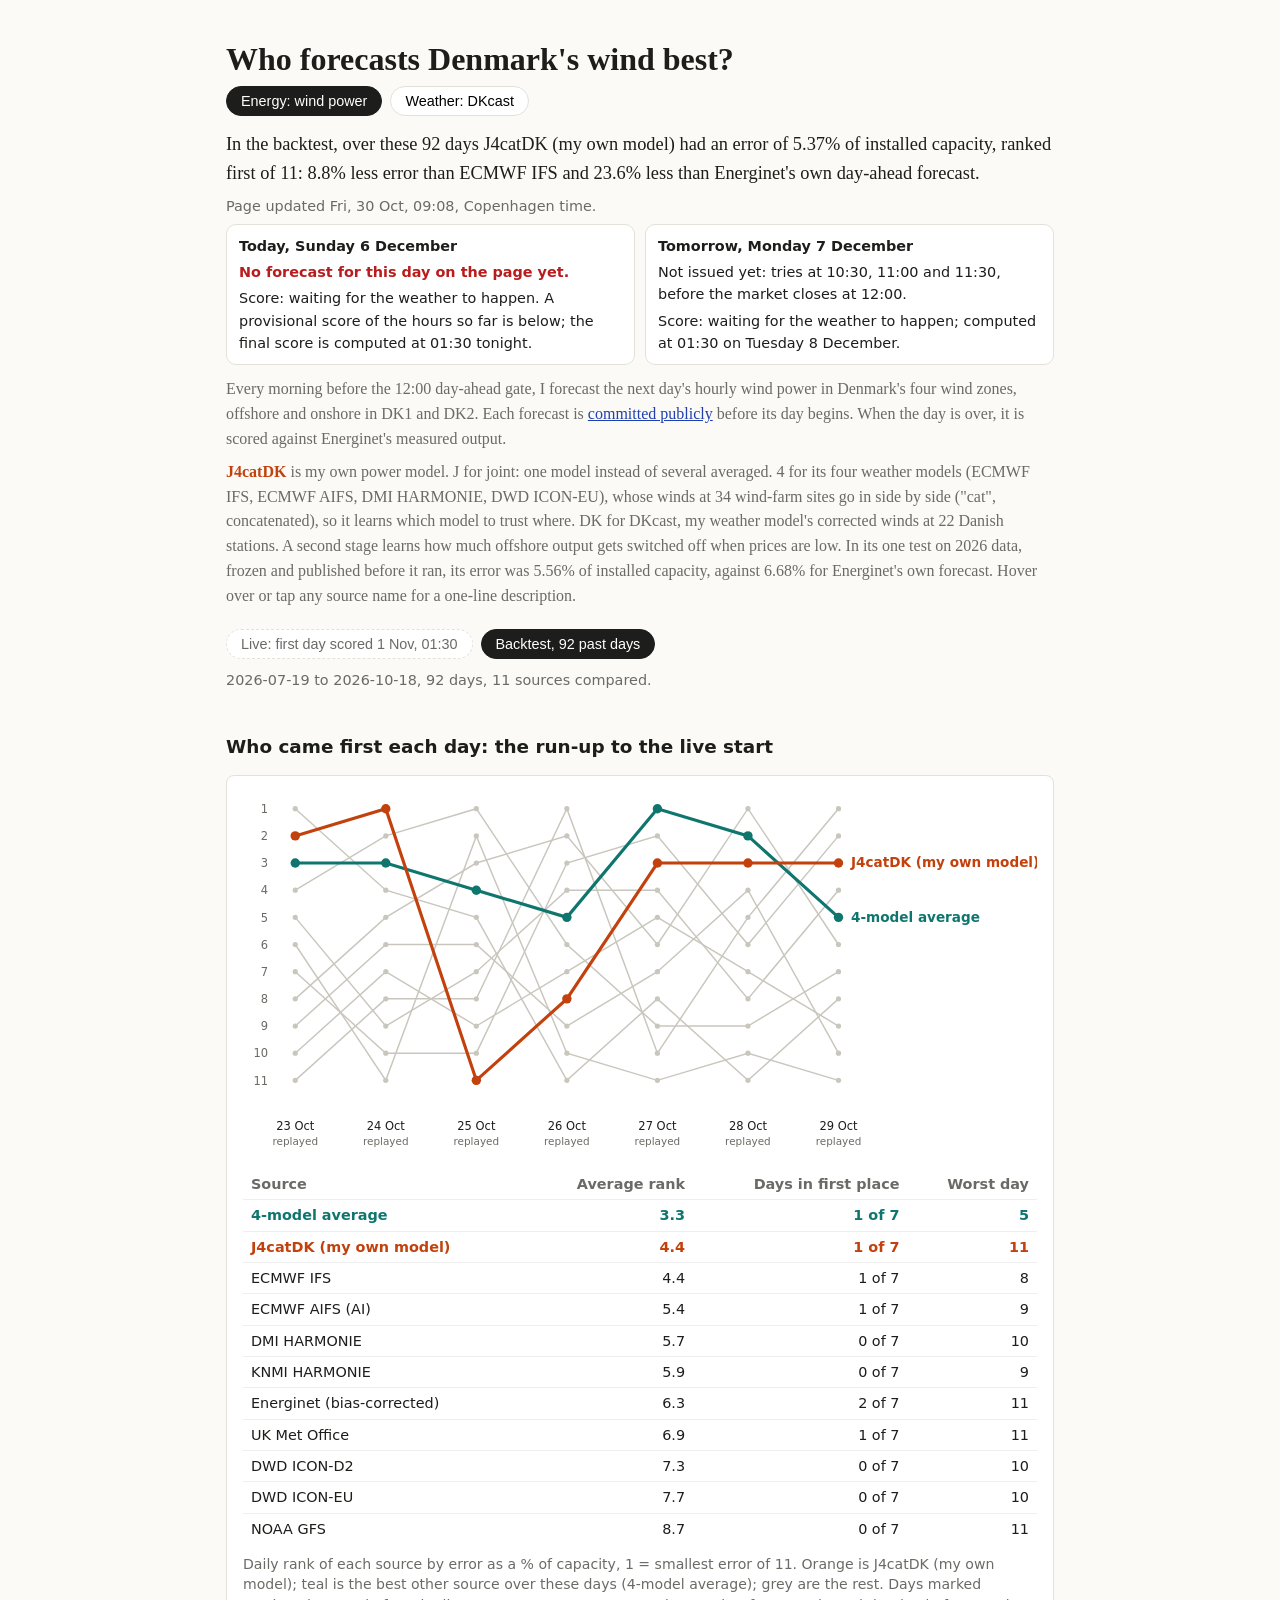
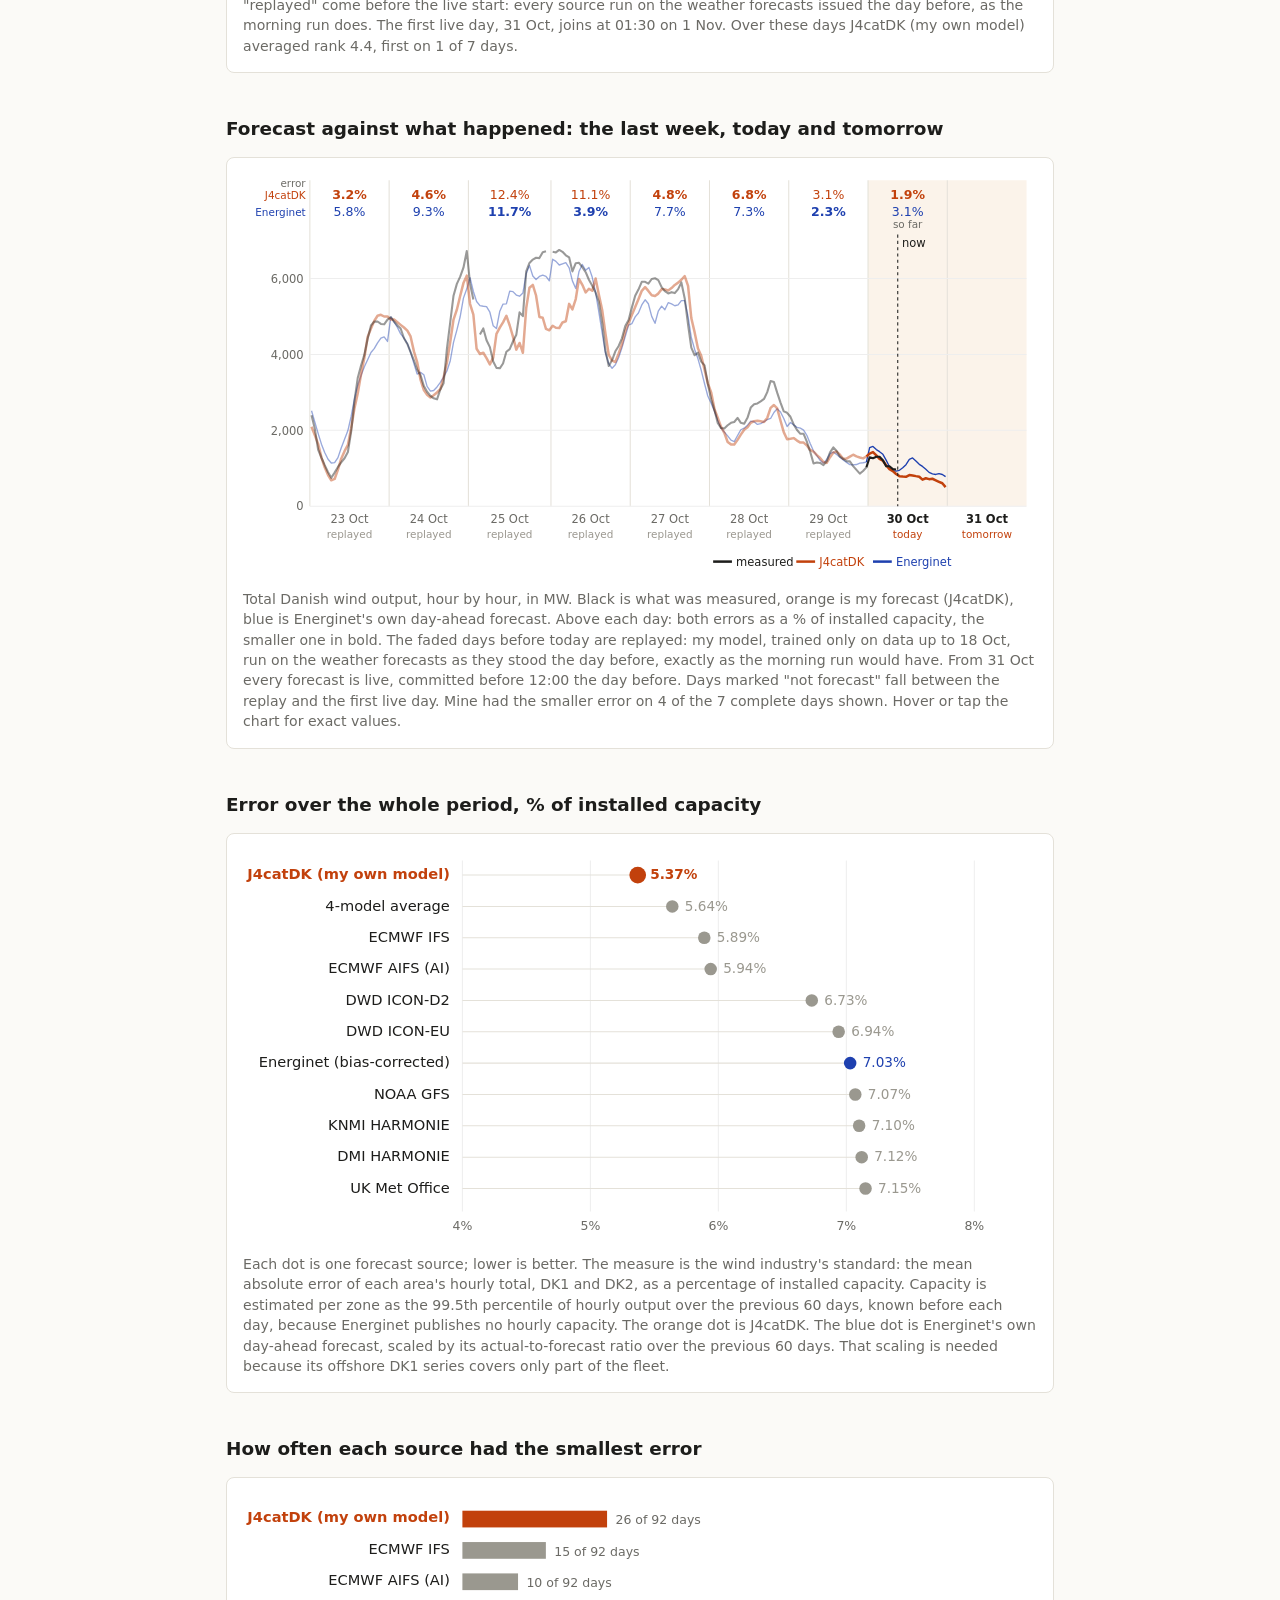
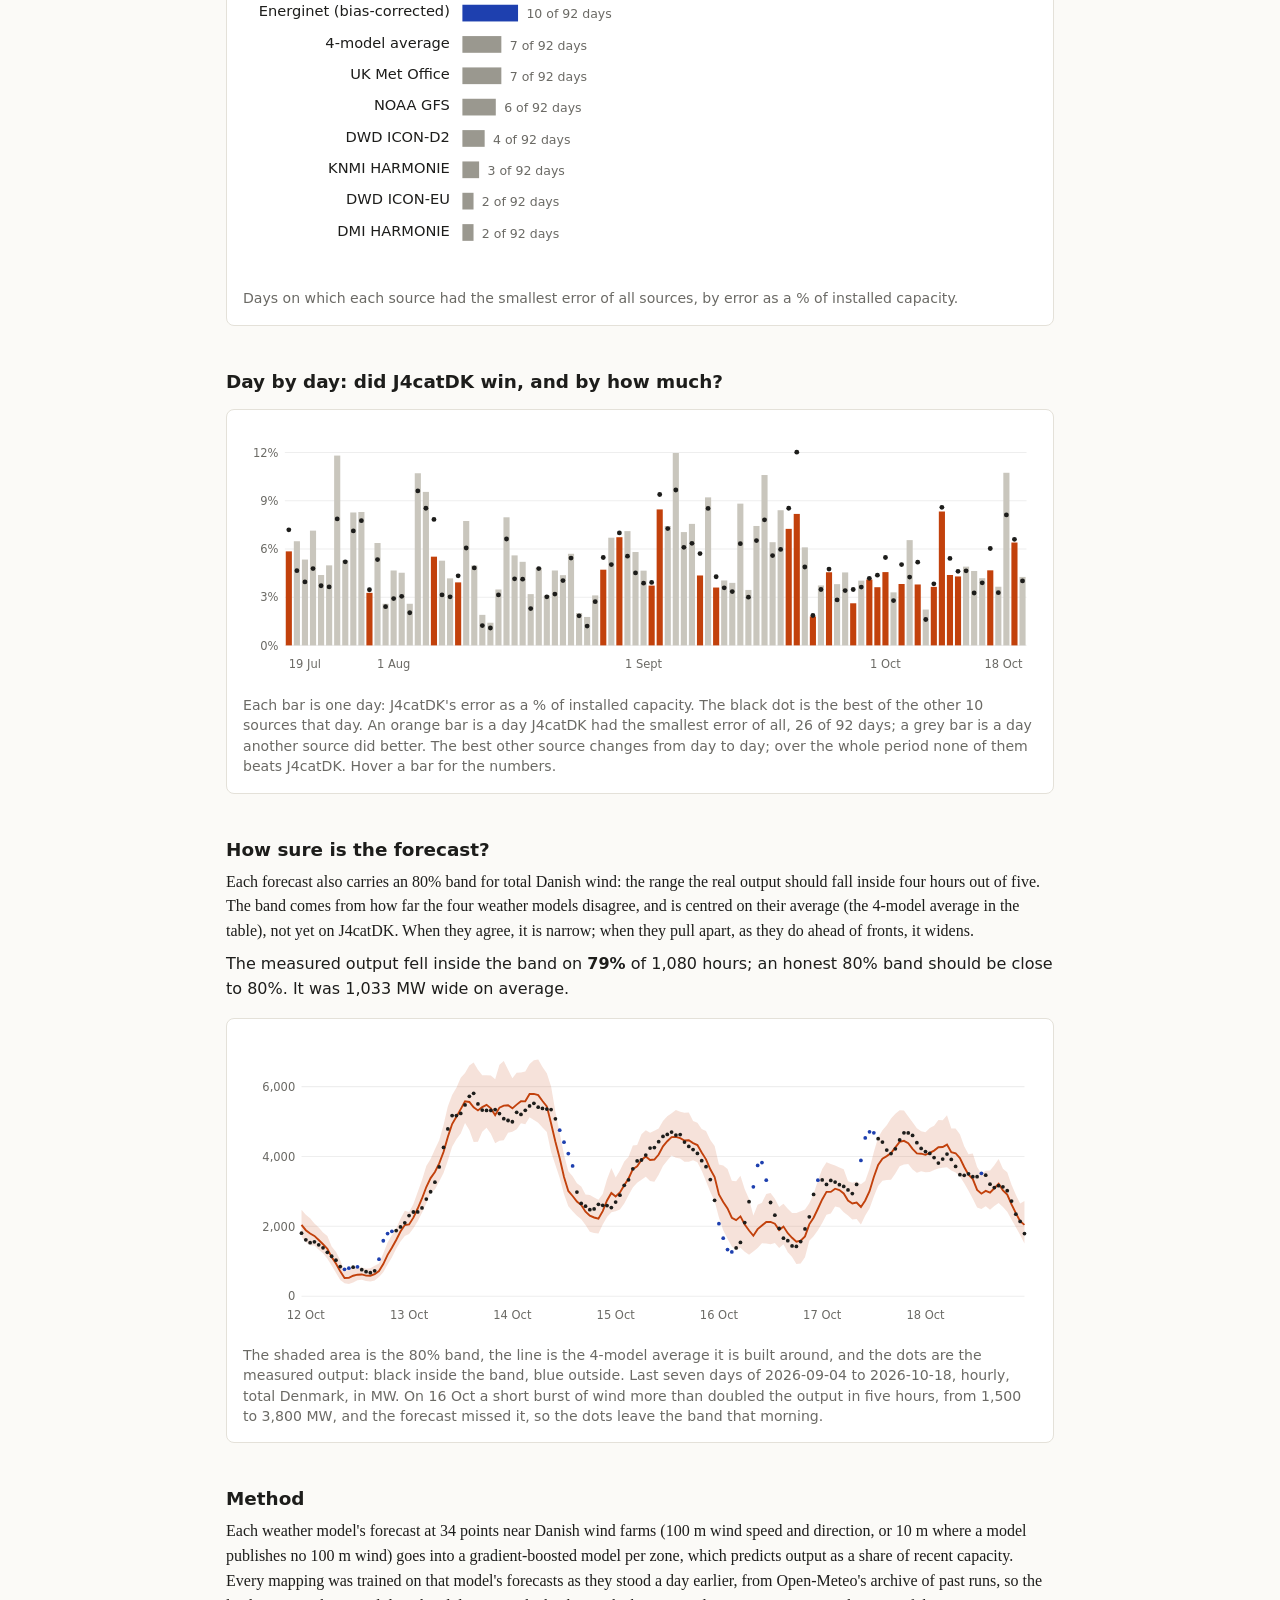
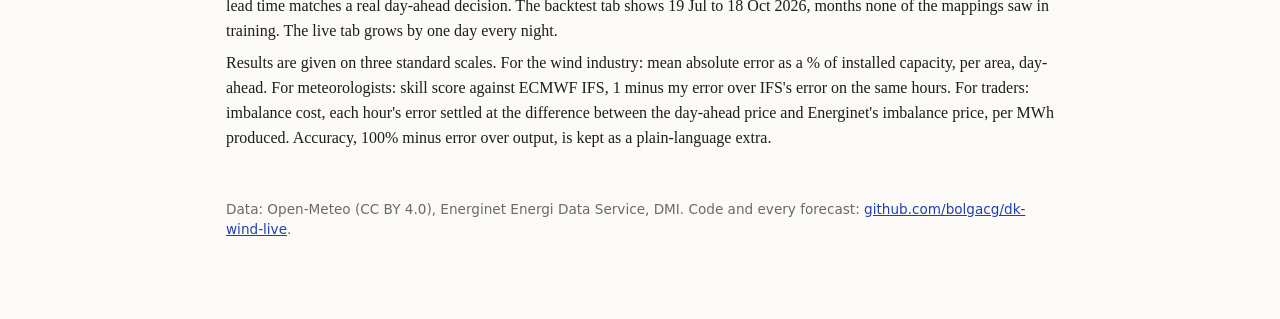
==== docs/index.html @ 448b137b "Ranking chart runs from the replayed run-up into the live days; every source replayed for 22 to 30 O" ====
<!doctype html>
<html lang="en">
<head>
<meta charset="utf-8">
<meta name="viewport" content="width=device-width, initial-scale=1">
<title>Denmark Wind League</title>
<meta name="description" content="A live day-ahead forecast of Denmark's wind power, scored every day against Energinet and nine weather models.">
<style>
:root{--bg:#fbfaf7;--ink:#1d1d1b;--mute:#6b6a65;--line:#e4e1d9;--ours:#c2410c;--en:#1e40af;--other:#9a988f;--card:#fff}
*{box-sizing:border-box}
body{margin:0;background:var(--bg);color:var(--ink);font:16px/1.55 Georgia,"Iowan Old Style",serif}
main{max-width:860px;margin:0 auto;padding:40px 16px 80px}
h1{font-size:2rem;line-height:1.2;margin:0 0 8px}
h2{font:600 1.15rem/1.3 system-ui,sans-serif;margin:44px 0 6px}
p{margin:8px 0}
.lede{font-size:1.15rem}
.mute{color:var(--mute)}
.sans{font-family:system-ui,sans-serif}
.tiles{display:grid;grid-template-columns:repeat(auto-fit,minmax(170px,1fr));gap:12px;margin:24px 0}
.tile{background:var(--card);border:1px solid var(--line);border-radius:8px;padding:14px 16px;font-family:system-ui,sans-serif}
.tile b{display:block;font-size:1.7rem;line-height:1.1}
.tile span{font-size:.85rem;color:var(--mute)}
figure{margin:16px 0 0;background:var(--card);border:1px solid var(--line);border-radius:8px;padding:16px}
figcaption{font:.88rem/1.45 system-ui,sans-serif;color:var(--mute);margin-top:10px}
svg text{font-family:system-ui,sans-serif}
.tabs{display:flex;gap:8px;margin:20px 0 0;font-family:system-ui,sans-serif}
.tabs button{border:1px solid var(--line);background:var(--card);border-radius:20px;padding:6px 14px;cursor:pointer;font-size:.9rem}
.tabs button[aria-pressed=true]{background:var(--ink);color:#fff;border-color:var(--ink)}
.strip{overflow-x:auto}
.tip{cursor:help}
#tipbox{position:fixed;z-index:9;max-width:300px;background:#1d1d1b;color:#fff;font:.85rem/1.4 system-ui,sans-serif;padding:8px 10px;border-radius:6px;display:none;pointer-events:none}
.warnline{color:#b91c1c;font-weight:600}
footer{margin-top:48px;font:.85rem/1.5 system-ui,sans-serif;color:var(--mute)}
a{color:var(--en)}
@media (max-width:600px){figure{overflow-x:auto} figure svg{min-width:620px}}
</style>
</head>
<body>
<main>
<h1>Who forecasts Denmark's wind best?</h1>
<div class="tabs" role="group" aria-label="View" style="margin:6px 0 14px"><button id="v-e" aria-pressed="true">Energy: wind power</button><button id="v-w" aria-pressed="false">Weather: DKcast</button></div>
<div id="v-energy">
<p class="lede" id="lede">Loading results.</p>
<div class="sans" id="health" style="font-size:.9rem;margin:4px 0 12px"></div>
<p class="mute">Every morning before the 12:00 day-ahead gate, I forecast the next day's hourly wind power in Denmark's
four wind zones, offshore and onshore in DK1 and DK2. Each forecast is
<a href="https://github.com/bolgacg/dk-wind-live/tree/main/forecasts">committed publicly</a> before its day begins.
When the day is over, it is scored against Energinet's measured output.</p>
<p class="mute"><b style="color:var(--ours)">J4catDK</b> is my own power model. J for joint: one model instead of
several averaged. 4 for its four weather models (ECMWF IFS, ECMWF AIFS, DMI HARMONIE, DWD ICON-EU), whose winds at 34
wind-farm sites go in side by side ("cat", concatenated), so it learns which model to trust where. DK for DKcast, my
weather model's corrected winds at 22 Danish stations. A second stage learns how much offshore output gets switched
off when prices are low. In its one test on 2026 data, frozen and published before it ran, its error was 5.56% of
installed capacity, against 6.68% for Energinet's own forecast. Hover over or tap any source name for a one-line
description.</p>

<div class="tabs" role="group" aria-label="Period">
  <button id="t-live" aria-pressed="true">Live, since 30 Oct 2026</button>
  <button id="t-backtest" aria-pressed="false">Backtest, 92 past days</button>
</div>
<p class="mute sans" id="period" style="font-size:.9rem;margin-top:10px"></p>


<h2 id="weekh">Who came first each day</h2>
<figure>
  <div id="week"></div>
  <div id="weektab" class="sans" style="font-size:.9rem;margin-top:8px"></div>
  <figcaption id="weekcap"></figcaption>
</figure>

<h2>Forecast against what happened: the last week, today and tomorrow</h2>
<figure>
  <div id="tl"></div>
  <figcaption id="tlcap"></figcaption>
</figure>

<h2>Error over the whole period, % of installed capacity</h2>
<figure>
  <div id="dots"></div>
  <figcaption>Each dot is one forecast source; lower is better. The measure is the wind industry's standard: the mean
  absolute error of each area's hourly total, DK1 and DK2, as a percentage of installed capacity. Capacity is
  estimated per zone as the 99.5th percentile of hourly output over the previous 60 days, known before each day,
  because Energinet publishes no hourly capacity. The orange dot is J4catDK. The blue dot is Energinet's own day-ahead forecast,
  scaled by its actual-to-forecast ratio over the previous 60 days. That scaling is needed because its offshore DK1
  series covers only part of the fleet.</figcaption>
</figure>

<h2>How often each source had the smallest error</h2>
<figure>
  <div id="wins"></div>
  <figcaption>Days on which each source had the smallest error of all sources, by error as a % of installed capacity.</figcaption>
</figure>

<h2>Day by day: did J4catDK win, and by how much?</h2>
<figure>
  <div id="strip"></div>
  <figcaption id="stripcap"></figcaption>
</figure>

<h2>How sure is the forecast?</h2>
<p>Each forecast also carries an 80% band for total Danish wind: the range the real output should fall inside four
hours out of five. The band comes from how far the four weather models disagree, and is centred on their average (the 4-model average
in the table), not yet on J4catDK. When they agree, it is narrow; when they pull apart, as they do ahead of fronts, it widens.</p>
<div id="btiles" style="margin:8px 0"></div>
<figure>
  <div id="band"></div>
  <figcaption id="bcap"></figcaption>
</figure>

<h2>Method</h2>
<p>Each weather model's forecast at 34 points near Danish wind farms (100 m wind speed and direction, or 10 m where
a model publishes no 100 m wind) goes into a gradient-boosted model per zone, which predicts output as a share of
recent capacity. Every mapping was trained on that model's forecasts as they stood a day earlier, from Open-Meteo's
archive of past runs, so the lead time matches a real day-ahead decision. The backtest tab shows 19 Jul to 18 Oct
2026, months none of the mappings saw in training. The live tab grows by one day every night.</p>
<p>Results are given on three standard scales. For the wind industry: mean absolute error as a % of installed
capacity, per area, day-ahead. For meteorologists: skill score against ECMWF IFS, 1 minus my error over IFS's error on
the same hours. For traders: imbalance cost, each hour's error settled at the difference between the day-ahead price
and Energinet's imbalance price, per MWh produced. Accuracy, 100% minus error over output, is kept as a plain-language
extra.</p>
</div>
<div id="v-weather" hidden>
<p class="lede">The power forecast stands on my own weather forecast, DKcast. Here is how DKcast did against the best public weather forecast at Danish weather stations, on 2026 data it never saw.</p>
<div id="wx"></div>
<p class="mute sans" id="wxnote" style="font-size:.88rem"></p>
<p class="sans">Station by station, with today's and tomorrow's weather: <a href="https://bolgacg.github.io/dkcast/">the DKcast page</a>.</p>
</div>
<footer>Data: Open-Meteo (CC BY 4.0), Energinet Energi Data Service, DMI. Code and every forecast:
<a href="https://github.com/bolgacg/dk-wind-live">github.com/bolgacg/dk-wind-live</a>.</footer>
</main>
<div id="tipbox" role="tooltip"></div>
<script>
// one-line descriptions of every source, shared with the study page (site-common/glossary.json)
let GLOSS = {};
const tipText = src => (GLOSS[src] || GLOSS[src === "energinet_da" ? "energinet_raw" : ""] || {}).text;
function tip(node, src) {
  const t = tipText(src); if (!t) return node;
  node.setAttribute("class", ((node.getAttribute("class") || "") + " tip").trim());
  node.setAttribute("data-tip", t); node.setAttribute("tabindex", "0");
  return node;
}
(() => {
  const box = () => document.getElementById("tipbox");
  const show = (e, t) => { const b = box(); b.textContent = t; b.style.display = "block";
    const x = Math.min(e.clientX + 12, innerWidth - b.offsetWidth - 8), y = e.clientY + 16 + b.offsetHeight > innerHeight ? e.clientY - b.offsetHeight - 10 : e.clientY + 16;
    b.style.left = Math.max(8, x) + "px"; b.style.top = y + "px"; };
  const hide = () => box().style.display = "none";
  document.addEventListener("mouseover", e => { const n = e.target.closest && e.target.closest("[data-tip]"); n ? show(e, n.dataset.tip) : hide(); });
  document.addEventListener("click", e => { const n = e.target.closest && e.target.closest("[data-tip]"); n ? show(e, n.dataset.tip) : hide(); });
  document.addEventListener("scroll", hide, {passive: true});
})();
const NS = "http://www.w3.org/2000/svg";
let OURS = "blend";  // the headline entrant: J4catDK once it is in the data, else the 4-model average
const COL = s => s === OURS ? "var(--ours)" : s === "energinet" ? "var(--en)" : "var(--other)";
function el(tag, attrs, parent, text) {
  const e = document.createElementNS(NS, tag);
  for (const k in attrs) e.setAttribute(k, attrs[k]);
  if (text !== undefined) e.textContent = text;
  if (parent) parent.appendChild(e);
  return e;
}
function svg(host, w, h) { host.innerHTML = ""; return el("svg", {viewBox: `0 0 ${w} ${h}`, width: "100%", role: "img"}, host); }
function render(d) {
  const o = d.overall, ours = o.find(r => r.source === OURS), en = o.find(r => r.source === "energinet");
  const rank = o.findIndex(r => r.source === OURS) + 1;
  document.getElementById("period").textContent =
    `${d.from} to ${d.to}, ${d.days} days, ${o.length} sources compared.`;
  const less = v => v == null ? "n/a" : `${Math.abs(v).toFixed(1)}% ${v >= 0 ? "less" : "more"}`;
  document.getElementById("lede").textContent = ours ?
    `${d.days < 200 ? (d.from < "2026-10-31" ? "In the backtest, " : "In the live days, ") : ""}over these ${d.days} days ${ours ? ours.name : ""} had an error of ${ours.nmae.toFixed(2)}% of installed capacity, ` +
    `ranked ${rank === 1 ? "first" : "number " + rank} of ${o.length}: ${less(ours.skill_ifs)} error than ECMWF IFS ` +
    `and ${less(ours.skill_energinet)} than Energinet's own day-ahead forecast.` : "No scored days yet.";
  const T = document.createElement("div");
  const tiles = ours ? [[`${ours.nmae_DK1.toFixed(2)}% / ${ours.nmae_DK2.toFixed(2)}%`, "error in DK1 / DK2, % of installed capacity (MAE, day-ahead)", "nmae"],
      [ours.skill_ifs == null ? "n/a" : ours.skill_ifs.toFixed(1) + "%", "skill against ECMWF IFS (1 minus my error over its error)", "skill"],
      [ours.skill_energinet == null ? "n/a" : ours.skill_energinet.toFixed(1) + "%", "skill against Energinet's day-ahead forecast", "skill"],
      [ours.imb_eur_mwh == null ? "n/a" : "€" + ours.imb_eur_mwh.toFixed(2), `imbalance cost per MWh produced${en && en.imb_eur_mwh != null ? `, ${ours.imb_eur_mwh <= en.imb_eur_mwh ? "lower" : "higher"} than €${en.imb_eur_mwh.toFixed(2)} for Energinet's forecast${d.days < 200 ? " (in the 2026 test: €3.01 against €3.33)" : ""}` : ""}`, "imbalance"]] : [];
  for (const [v, l, k] of tiles) {
    const t = document.createElement("div"); t.className = "tile"; t.innerHTML = `<b>${v}</b><span>${l}</span>`;
    if (GLOSS[k]) { t.dataset.tip = GLOSS[k].text; t.classList.add("tip"); t.tabIndex = 0; }
    T.appendChild(t);
  }
  void (ours ? `Also: accuracy ${ours.acc.toFixed(1)}% (100% minus total error over total output` +
    `${en ? `; Energinet ${en.acc.toFixed(1)}%` : ""}); smallest error of all sources on ${ours.wins} of ${d.days} days.` : "");
  // dot plot
  const W = 760, L = 210, R = 60, rowH = 30, H = o.length * rowH + 40;
  const lo = Math.max(0, Math.floor(Math.min(...o.map(r => r.nmae)) - 0.5)), hi = Math.ceil(Math.max(...o.map(r => r.nmae)) + 0.5);
  const x = v => L + (v - lo) / (hi - lo) * (W - L - R);
  let s = svg(document.getElementById("dots"), W, H);
  for (let v = lo; v <= hi; v++) if ((v - lo) % Math.max(1, Math.round((hi - lo) / 6)) === 0) {
    el("line", {x1: x(v), x2: x(v), y1: 10, y2: H - 24, stroke: "#eee"}, s);
    el("text", {x: x(v), y: H - 6, "text-anchor": "middle", "font-size": 12, fill: "#6b6a65"}, s, v + "%");
  }
  o.forEach((r, i) => {
    const y = 24 + i * rowH, c = COL(r.source), b = r.source === OURS;
    tip(el("text", {x: L - 12, y: y + 4, "text-anchor": "end", "font-size": 14, "font-weight": b ? 700 : 400, fill: b ? c : "#1d1d1b"}, s, r.name), r.source);
    el("line", {x1: L, x2: x(r.nmae), y1: y, y2: y, stroke: "#e4e1d9", "stroke-width": 1}, s);
    el("circle", {cx: x(r.nmae), cy: y, r: b ? 8 : 6, fill: c}, s);
    el("text", {x: x(r.nmae) + 12, y: y + 4, "font-size": 13, fill: c, "font-weight": b ? 700 : 400}, s, r.nmae.toFixed(2) + "%");
  });
  // wins: days with the smallest error, bars from zero
  const byWins = [...o].sort((a, b) => b.wins - a.wins || a.nmae - b.nmae);
  const H2 = byWins.length * rowH + 30, xw = v => L + v / d.days * (W - L - R);
  s = svg(document.getElementById("wins"), W, H2);
  byWins.forEach((r, i) => {
    const y = 14 + i * rowH, c = COL(r.source), b = r.source === OURS;
    tip(el("text", {x: L - 12, y: y + 13, "text-anchor": "end", "font-size": 14, "font-weight": b ? 700 : 400, fill: b ? c : "#1d1d1b"}, s, r.name), r.source);
    el("rect", {x: L, y: y + 2, width: Math.max(0, xw(r.wins) - L), height: 16, fill: c}, s);
    el("text", {x: xw(r.wins) + 8, y: y + 15, "font-size": 12, fill: "#6b6a65"}, s, `${r.wins} of ${d.days} days`);
  });
  // day by day: one bar per day for our error, a black dot for the best other source that day; orange means we won
  const days = [...new Set(d.daily.map(r => r.day))].sort();
  const per = days.map(dy => { const rs = d.daily.filter(r => r.day === dy);
    return {dy, me: rs.find(r => r.source === OURS), ot: rs.filter(r => r.source !== OURS).sort((a, b) => a.nmae - b.nmae)[0]}; })
    .filter(p => p.me && p.ot);
  const host3 = document.getElementById("strip"), cap3 = document.getElementById("stripcap");
  if (!per.length) { host3.innerHTML = "<p class='mute sans'>No scored days yet.</p>"; cap3.textContent = ""; return; }
  const W3 = 760, L3 = 40, R3 = 10, t3 = 10, H3 = 240, bw = (W3 - L3 - R3) / per.length;
  const m3 = Math.ceil(Math.max(...per.flatMap(p => [p.me.nmae, p.ot.nmae])));
  const y3 = v => t3 + (1 - v / m3) * (H3 - t3 - 30);
  s = svg(host3, W3, H3);
  for (let v = 0; v <= m3; v += Math.max(1, Math.round(m3 / 5))) {
    el("line", {x1: L3, x2: W3 - R3, y1: y3(v), y2: y3(v), stroke: "#eee"}, s);
    el("text", {x: L3 - 6, y: y3(v) + 4, "text-anchor": "end", "font-size": 11, fill: "#6b6a65"}, s, v + "%"); }
  let won = 0;
  per.forEach((p, j) => {
    const w = p.me.nmae <= p.ot.nmae && !p.me.no_forecast, xx = L3 + j * bw; won += w;
    const r = el("rect", {x: xx + bw * .12, y: y3(p.me.nmae), width: bw * .76, height: y3(0) - y3(p.me.nmae), fill: w ? "#c2410c" : "#c9c6bd"}, s);
    el("title", {}, r, p.me.no_forecast ? `${p.dy}: no forecast, DKcast feed not ready; counted with the day's worst error`
      : `${p.dy}: ${OURS === "j4catdk" ? "J4catDK" : p.me.name} ${p.me.nmae.toFixed(2)}%, best other (${p.ot.name}) ${p.ot.nmae.toFixed(2)}% of capacity`);
    el("circle", {cx: xx + bw / 2, cy: y3(p.ot.nmae), r: Math.max(1.5, Math.min(3.5, bw * .3)), fill: "#1d1d1b"}, s);
    if (j === 0 || j === per.length - 1 || p.dy.endsWith("-01")) el("text", {x: xx + bw / 2, y: H3 - 8, "font-size": 11, fill: "#6b6a65",
      "text-anchor": j === 0 ? "start" : j === per.length - 1 ? "end" : "middle"}, s,
      new Date(p.dy + "T12:00Z").toLocaleDateString("en-GB", {day: "numeric", month: "short"}));
  });
  const nm = OURS === "j4catdk" ? "J4catDK" : (o.find(r => r.source === OURS) || {}).name;
  cap3.textContent = `Each bar is one day: ${nm}'s error as a % of installed capacity. The black dot is the best of the other ` +
    `${o.length - 1} sources that day. An orange bar is a day ${nm} had the smallest error of all, ${won} of ${per.length} days; ` +
    `a grey bar is a day another source did better. ` + (o[0].source === OURS ? `The best other source changes from day to day; over the whole period none of them beats ${nm}. ` : "") + `Hover a bar for the numbers.`;
}
function renderWeek(D, TL) {
  // live days only; until the first live day is scored, the last backtest week is shown and labelled as such
  // the live week starts 31 Oct: the 30 Oct forecast was issued before the full field of models and the band existed
  const liveRows = D.live ? D.live.daily.filter(r => r.day >= "2026-10-31").map(r => ({...r, kind: "live"})) : [];
  // the days leading up to the live start are replayed (every source run on the weather forecasts issued the day
  // before); from 31 Oct the live days carry on in the same chart
  const repRows = TL && TL.ranks ? TL.ranks.filter(r => r.day < "2026-10-31").map(r => ({...r, kind: "replayed"})) : [];
  const all = [...repRows, ...liveRows];
  if (!all.length) { document.getElementById("week").innerHTML = ""; return; }
  const days = [...new Set(all.map(r => r.day))].sort().slice(-14);
  const rows = all.filter(r => days.includes(r.day));
  const kindOf = d => rows.find(r => r.day === d).kind;
  const name = Object.assign({}, TL && TL.names); for (const k of ["backtest", "live"]) if (D[k]) D[k].overall.forEach(o => name[o.source] = o.name);
  const stats = Object.entries(rows.reduce((a, r) => ((a[r.source] = a[r.source] || []).push(r.rank), a), {}))
    .map(([src, rk]) => ({src, mean: rk.reduce((x, y) => x + y, 0) / rk.length, first: rk.filter(v => v === 1).length,
      worst: Math.max(...rk), n: rk.length})).sort((a, b) => a.mean - b.mean);
  const best = stats.find(s => s.src !== OURS);
  const col = src => src === OURS ? "#c2410c" : src === best.src ? "#0f766e" : "#c9c6bd";
  const n = Math.max(...rows.map(r => r.rank)), W = 760, L = 30, R = 190, top = 16, bot = 44;
  const H = top + bot + n * 26, x = i => days.length < 2 ? (W - R + L) / 2 : L + 20 + i / (days.length - 1) * (W - L - R - 20), y = r => top + (r - 1) * 26;
  const s = svg(document.getElementById("week"), W, H);
  for (let r = 1; r <= n; r++) el("text", {x: L - 6, y: y(r) + 4, "text-anchor": "end", "font-size": 11, fill: "#6b6a65"}, s, r);
  days.forEach((d, i) => {
    el("text", {x: x(i), y: H - 22, "text-anchor": "middle", "font-size": 11, fill: "#1d1d1b"}, s,
      new Date(d + "T12:00Z").toLocaleDateString("en-GB", {day: "numeric", month: "short"}));
    el("text", {x: x(i), y: H - 8, "text-anchor": "middle", "font-size": 10, fill: kindOf(d) === "live" ? "#c2410c" : "#6b6a65"}, s, kindOf(d));
  });
  const order = stats.map(s => s.src).reverse().sort((a, b) => (a === OURS) - (b === OURS) || (a === best.src) - (b === best.src));
  for (const src of order) {
    const pts = days.map((d, i) => { const r = rows.find(q => q.day === d && q.source === src); return r ? [x(i), y(r.rank), r] : null; }).filter(Boolean);
    const hi = src === OURS || src === best.src;
    el("path", {d: "M" + pts.map(p => p[0] + "," + p[1]).join("L"), fill: "none", stroke: col(src), "stroke-width": hi ? 3 : 1.4}, s);
    pts.forEach(p => { const miss = p[2].no_forecast;
      const c = el("circle", {cx: p[0], cy: p[1], r: hi ? 4.5 : 2.5, fill: miss ? "#fff" : col(src), stroke: col(src), "stroke-width": miss ? 2 : 0}, s);
      if (miss) el("title", {}, c, "No forecast: DKcast feed not ready. Counted as last place."); });
    if (hi) { const last = pts[pts.length - 1];
      const other = rows.find(q => q.day === days[days.length - 1] && q.source === (src === OURS ? best.src : OURS));
      const clash = other && Math.abs(y(other.rank) - last[1]) < 16, dy = clash ? (src === OURS ? -8 : 8) : 0;
      tip(el("text", {x: last[0] + 12, y: last[1] + 4 + dy, "font-size": 13, "font-weight": 700, fill: col(src)}, s, (name[src] || src).replace(" (bias-corrected)", "")), src); }
  }
  const tb = document.getElementById("weektab");
  tb.innerHTML = "<table style='border-collapse:collapse;width:100%'><tr style='color:#6b6a65;text-align:left'><th style='padding:4px 8px'>Source</th><th style='padding:4px 8px;text-align:right'>Average rank</th><th style='padding:4px 8px;text-align:right'>Days in first place</th><th style='padding:4px 8px;text-align:right'>Worst day</th></tr>" +
    stats.map(st => `<tr style="border-top:1px solid #eee;${st.src === OURS ? "font-weight:700;color:#c2410c" : st.src === best.src ? "font-weight:700;color:#0f766e" : ""}"><td style="padding:4px 8px"><span class="tip" tabindex="0" data-tip="${(tipText(st.src) || "").replace(/"/g, "&quot;")}">${name[st.src] || st.src}</span></td><td style="padding:4px 8px;text-align:right">${st.mean.toFixed(1)}</td><td style="padding:4px 8px;text-align:right">${st.first} of ${st.n}</td><td style="padding:4px 8px;text-align:right">${st.worst}</td></tr>`).join("") + "</table>";
  const b = stats.find(s => s.src === OURS), nl = days.filter(d => kindOf(d) === "live").length;
  document.getElementById("weekcap").textContent = `Daily rank of each source by error as a % of capacity, 1 = smallest error of ${n}. ` +
    `Orange is ${name[OURS] || OURS}; teal is the best other source over these days (${name[best.src] || best.src}); grey are the rest. ` +
    `Days marked "replayed" come before the live start: every source run on the weather forecasts issued the day before, as the morning run does. ` +
    (nl ? `${nl} live day${nl === 1 ? "" : "s"} follow, each forecast committed before its day began. ` : "The first live day, 31 Oct, joins at 01:30 on 1 Nov. ") +
    (rows.some(r => r.no_forecast) ? "A hollow point is a day with no forecast because the DKcast feed was not ready; it counts as last place, with that day's worst error. " : "") +
    `Over these days ${name[OURS] || OURS} averaged rank ${b.mean.toFixed(1)}, first on ${b.first} of ${b.n} days.`;
  document.getElementById("weekh").textContent = nl ? `Who came first each day: the run-up, then ${nl} live day${nl === 1 ? "" : "s"}` : "Who came first each day: the run-up to the live start";
}
function renderBand(B) {
  const T = document.getElementById("btiles"), host = document.getElementById("band");
  if (!B) { T.innerHTML = ""; host.innerHTML = "<p class='mute sans'>No scored band days yet.</p>"; return; }
  T.innerHTML = `<p class="sans" style="margin:0">The measured output fell inside the band on <b>${B.coverage.toFixed(0)}%</b> of ${B.hours.toLocaleString("en")} hours; an honest 80% band should be close to 80%. It was ${B.width.toLocaleString("en")} MW wide on average.</p>`;
  const S = B.series, W = 760, H = 280, L = 56, R = 12, top = 12, bot = 30;
  const ymax = Math.max(...S.map(r => Math.max(r.hi, r.a))) * 1.05;
  const x = i => L + i / (S.length - 1) * (W - L - R), y = v => top + (1 - v / ymax) * (H - top - bot);
  const s = svg(host, W, H);
  const step = Math.max(500, Math.ceil(ymax / 4 / 1000) * 1000);
  for (let v = 0; v <= ymax; v += step) {
    el("line", {x1: L, x2: W - R, y1: y(v), y2: y(v), stroke: "#eee"}, s);
    el("text", {x: L - 6, y: y(v) + 4, "text-anchor": "end", "font-size": 11, fill: "#6b6a65"}, s, v.toLocaleString("en")); }
  el("path", {d: "M" + S.map((r, i) => `${x(i)},${y(r.hi)}`).join("L") + "L" +
    S.map((r, i) => `${x(i)},${y(r.lo)}`).reverse().join("L") + "Z", fill: "#c2410c", opacity: .15}, s);
  el("path", {d: "M" + S.map((r, i) => `${x(i)},${y(r.p)}`).join("L"), fill: "none", stroke: "#c2410c", "stroke-width": 1.8}, s);
  S.forEach((r, i) => el("circle", {cx: x(i), cy: y(r.a), r: 1.8, fill: r.a >= r.lo && r.a <= r.hi ? "#1d1d1b" : "#1e40af"}, s));
  S.forEach((r, i) => { if (r.t.endsWith("T00") && x(i) < W - 40)
    el("text", {x: x(i), y: H - 8, "font-size": 11, fill: "#6b6a65", "text-anchor": "middle"}, s,
      new Date(r.t.slice(0, 10) + "T12:00Z").toLocaleDateString("en-GB", {day: "numeric", month: "short"})); });
  document.getElementById("bcap").textContent = `The shaded area is the 80% band, the line is the 4-model average it is built around,
    and the dots are the measured output: black inside the band, blue outside. Last seven days of ${B.from} to ${B.to},
    hourly, total Denmark, in MW.` + (S.some(r => r.t === "2026-10-16T09") ? " On 16 Oct a short burst of wind more than doubled the output in five hours, from 1,500 to 3,800 MW, and the forecast missed it, so the dots leave the band that morning." : "");
}
function renderWeather(WX) {
  // DKcast's 2026 test against the strongest public forecast for each variable (projects-5a's study)
  const host = document.getElementById("wx"); if (!WX) { host.innerHTML = "<p class='mute sans'>Weather scores not available.</p>"; return; }
  host.innerHTML = "";
  for (const v of WX.vars) {
    const brier = v.metric.startsWith("Brier"), a = brier ? v.dkcast_brier : v.dkcast_rmse, b = brier ? v.ref_brier : v.ref_rmse;
    const ref = v.ref_name.replace(", station-corrected", ", corrected at each station").replace("average of raw models", "average of the public models")
      .replace("icon_eu", "DWD ICON-EU").replace("ecmwf_ifs025", "ECMWF IFS").replace("icon_d2", "DWD ICON-D2");
    const unit = brier ? "" : " " + v.unit, f = x => brier ? x.toFixed(4) : x.toFixed(2);
    const card = document.createElement("div"); card.className = "sans";
    card.style.cssText = "border:1px solid var(--line);border-radius:10px;padding:10px 12px;margin:10px 0;background:var(--card)";
    const bar = (lab, val, col, bold) => `<div style="display:flex;align-items:center;gap:8px;margin-top:6px"><div style="width:230px;flex:none;font-size:.85rem;${bold ? "font-weight:700;color:" + col : ""}">${lab}</div>` +
      `<div class="tip" tabindex="0" data-tip="${lab}: ${f(val)}${unit} ${brier ? "Brier score" : "RMSE"}" style="height:16px;width:${(val / b * 60).toFixed(1)}%;background:${col};border-radius:3px"></div><div style="font-size:.85rem">${f(val)}${unit}</div></div>`;
    card.innerHTML = `<div style="font-weight:700">${v.name}: ${v.skill_pct.toFixed(1)}% ${brier ? "better at calling rain or no rain" : "less error"}</div>` +
      bar("DKcast, mine", a, "#c2410c", true) + bar(`Best public: ${ref}`, b, "#6b6a65", false);
    host.appendChild(card);
  }
  document.getElementById("wxnote").textContent = "Error is the root mean square error of each hourly day-ahead forecast at the stations (shorter bar is better); " +
    "for rain it is the Brier score of rain or no rain. The public reference is, for each variable, the best of every public model, corrected at each station, and their average, picked on the test itself, so the comparison is against the strongest one. Hover a bar for its value.";
}
function renderTimeline(TL) {
  // one timeline: the last seven days faded, today and tomorrow bright; measured output, my forecast and Energinet's
  const host = document.getElementById("tl"), cap = document.getElementById("tlcap");
  if (!TL || !TL.series || !TL.series.length) { host.innerHTML = "<p class='mute sans'>Timeline not built yet.</p>"; return; }
  const S = TL.series, D = TL.days, W = 760, L = 64, R = 10, top = 58, bot = 62, H = 380;
  const x = i => L + (i + .5) / S.length * (W - L - R);
  const vals = S.flatMap(r => [r.a, r.j, r.e]).filter(v => v != null), ymax = Math.max(...vals) * 1.06;
  const y = v => top + (1 - v / ymax) * (H - top - bot);
  const s = svg(host, W, H);
  const tz = {timeZone: "Europe/Copenhagen"};
  const dname = d => new Date(d + "T12:00Z").toLocaleDateString("en-GB", {day: "numeric", month: "short"});
  // day columns: faded before today, a tint on today and tomorrow
  let i0 = 0;
  const dayIdx = D.map(d => { const n = d.hours, a = i0; i0 += n; return [a, i0 - 1]; });
  D.forEach((d, k) => {
    const [a, b] = dayIdx[k], xa = x(a) - (x(1) - x(0)) / 2, xb = x(b) + (x(1) - x(0)) / 2, mid = (xa + xb) / 2;
    const recent = d.day >= TL.today;
    if (recent) el("rect", {x: xa, y: top - 52, width: xb - xa, height: H - bot - top + 52, fill: "#fbf3ea"}, s);
    el("line", {x1: xa, x2: xa, y1: top - 52, y2: H - bot, stroke: "#e4e1d9"}, s);
    const lab = d.day === TL.today ? "today" : d.day > TL.today ? "tomorrow" : d.kind === "replayed" ? "replayed" : d.kind === "live" ? "live" : "no forecast";
    el("text", {x: mid, y: H - bot + 16, "text-anchor": "middle", "font-size": 11, fill: recent ? "#1d1d1b" : "#6b6a65", "font-weight": recent ? 700 : 400}, s, dname(d.day));
    el("text", {x: mid, y: H - bot + 30, "text-anchor": "middle", "font-size": 10, fill: d.kind === "live" || recent ? "#c2410c" : "#9a978f"}, s, lab);
    // each day's error: mine over Energinet's, % of capacity; bold for the smaller one
    const e = d.err || {};
    if (e.j4catdk != null) {
      const win = e.j4catdk <= e.energinet, prov = !d.complete ? " so far" : "";
      el("text", {x: mid, y: top - 34, "text-anchor": "middle", "font-size": 12, fill: "#c2410c", "font-weight": win ? 700 : 400}, s, `${e.j4catdk.toFixed(1)}%`);
      el("text", {x: mid, y: top - 18, "text-anchor": "middle", "font-size": 12, fill: "#1e40af", "font-weight": win ? 400 : 700}, s, `${e.energinet.toFixed(1)}%`);
      if (prov) el("text", {x: mid, y: top - 6, "text-anchor": "middle", "font-size": 10, fill: "#6b6a65"}, s, "so far");
    } else el("text", {x: mid, y: top - 20, "text-anchor": "middle", "font-size": 10, fill: "#9a978f"}, s,
      d.day >= TL.today && d.kind ? "scored 01:30" : "");
  });
  el("text", {x: L - 4, y: top - 46, "text-anchor": "end", "font-size": 10, fill: "#6b6a65"}, s, "error");
  el("text", {x: L - 4, y: top - 34, "text-anchor": "end", "font-size": 10, fill: "#c2410c"}, s, "J4catDK");
  el("text", {x: L - 4, y: top - 18, "text-anchor": "end", "font-size": 10, fill: "#1e40af"}, s, "Energinet");
  const step = Math.max(1000, Math.ceil(ymax / 4 / 1000) * 1000);
  for (let v = 0; v <= ymax; v += step) {
    el("line", {x1: L, x2: W - R, y1: y(v), y2: y(v), stroke: "#eee"}, s);
    el("text", {x: L - 6, y: y(v) + 4, "text-anchor": "end", "font-size": 11, fill: "#6b6a65"}, s, v.toLocaleString("en")); }
  // lines, split where data is missing; faded before today
  const todayStart = S.findIndex(r => new Date(r.t + ":00Z").toLocaleDateString("en-CA", tz) >= TL.today);
  const line = (key, col, w, dash) => {
    for (const [a, b, op] of [[0, todayStart, .45], [Math.max(0, todayStart - 1), S.length, 1]]) {
      let d = "", pen = false;
      for (let i = a; i < b; i++) { const v = S[i][key];
        if (v == null) { pen = false; continue; }
        d += (pen ? "L" : "M") + x(i).toFixed(1) + "," + y(v).toFixed(1); pen = true; }
      if (d) el("path", {d, fill: "none", stroke: col, "stroke-width": w, opacity: op, "stroke-dasharray": dash || "none", "stroke-linejoin": "round"}, s);
    }
  };
  line("e", "#1e40af", 1.3);
  line("j", "#c2410c", 2.4);
  line("a", "#1d1d1b", 2);
  const ni = S.findIndex(r => r.a == null && r.t >= TL.now_utc.slice(0, 13));
  const nowI = ni < 0 ? S.length - 1 : ni;
  el("line", {x1: x(nowI) - (x(1) - x(0)) / 2, x2: x(nowI) - (x(1) - x(0)) / 2, y1: top, y2: H - bot, stroke: "#1d1d1b", "stroke-dasharray": "3 3"}, s);
  el("text", {x: x(nowI) - (x(1) - x(0)) / 2 + 4, y: top + 12, "font-size": 11, fill: "#1d1d1b"}, s, "now");
  // legend, in place
  const lg = [["#1d1d1b", "measured"], ["#c2410c", "J4catDK"], ["#1e40af", "Energinet"]];
  let lx = W - R - 300; for (const [c, t] of lg) { el("line", {x1: lx, x2: lx + 18, y1: H - 9, y2: H - 9, stroke: c, "stroke-width": 2.4}, s);
    el("text", {x: lx + 22, y: H - 5, "font-size": 11, fill: c}, s, t); lx += 30 + t.length * 6.2; }
  // hover: a crosshair and the exact values
  const cross = el("line", {x1: 0, x2: 0, y1: top, y2: H - bot, stroke: "#6b6a65", opacity: 0}, s);
  const dots = ["a", "j", "e"].map((k, n) => el("circle", {r: 3.5, fill: ["#1d1d1b", "#c2410c", "#1e40af"][n], opacity: 0}, s));
  const pad = el("rect", {x: L, y: top, width: W - L - R, height: H - top - bot, fill: "transparent"}, s);
  const box = document.getElementById("tipbox"), fmt = v => v == null ? "n/a" : v.toLocaleString("en") + " MW";
  const move = ev => {
    const pt = s.createSVGPoint(); pt.x = ev.clientX; pt.y = ev.clientY;
    const p = pt.matrixTransform(s.getScreenCTM().inverse());
    const i = Math.max(0, Math.min(S.length - 1, Math.round((p.x - L) / (W - L - R) * S.length - .5))), r = S[i];
    cross.setAttribute("x1", x(i)); cross.setAttribute("x2", x(i)); cross.setAttribute("opacity", 1);
    ["a", "j", "e"].forEach((k, n) => { if (r[k] == null) dots[n].setAttribute("opacity", 0);
      else { dots[n].setAttribute("cx", x(i)); dots[n].setAttribute("cy", y(r[k])); dots[n].setAttribute("opacity", 1); } });
    const when = new Date(r.t + ":00Z").toLocaleString("en-GB", {weekday: "short", day: "numeric", month: "short", hour: "2-digit", minute: "2-digit", ...tz});
    box.innerHTML = `<b>${when}</b><br>Measured: ${fmt(r.a)}<br><span style="color:#c2410c">J4catDK: ${fmt(r.j)}</span><br><span style="color:#1e40af">Energinet: ${fmt(r.e)}</span>`;
    box.style.display = "block";
    box.style.left = Math.max(8, Math.min(ev.clientX + 14, innerWidth - box.offsetWidth - 8)) + "px";
    box.style.top = (ev.clientY + 16 + box.offsetHeight > innerHeight ? ev.clientY - box.offsetHeight - 10 : ev.clientY + 16) + "px";
  };
  pad.addEventListener("mousemove", move); pad.addEventListener("click", move);
  pad.addEventListener("mouseleave", () => { cross.setAttribute("opacity", 0); dots.forEach(c => c.setAttribute("opacity", 0)); box.style.display = "none"; });
  const sc = D.filter(d => d.err && d.err.j4catdk != null && d.complete), won = sc.filter(d => d.err.j4catdk <= d.err.energinet).length;
  cap.textContent = `Total Danish wind output, hour by hour, in MW. Black is what was measured, orange is my forecast (J4catDK), blue is ` +
    `Energinet's own day-ahead forecast. Above each day: both errors as a % of installed capacity, the smaller one in bold. ` +
    `The faded days before today are replayed: my model, trained only on data up to 18 Oct, run on the weather forecasts as they stood the day before, exactly as the morning run would have. ` +
    `From 31 Oct every forecast is live, committed before 12:00 the day before. Days marked "not forecast" fall between the replay and the first live day. ` +
    (sc.length ? `Mine had the smaller error on ${won} of the ${sc.length} complete days shown. ` : "") + `Hover or tap the chart for exact values.`;
}
function renderToday(T) {
  const host = document.getElementById("today"), cap = document.getElementById("todaycap");
  if (!T || !T.day) { host.innerHTML = "<p class='mute sans'>No hour of today has been measured yet. The first one appears about an hour after it ends; when today's forecast was issued is at the top of the page.</p>"; return; }
  const S = T.series, W = 760, H = 260, L = 56, R = 12, top = 12, bot = 30;
  const vals = S.flatMap(r => [r.hi, r.p, r.a]).filter(v => v != null), ymax = Math.max(...vals) * 1.08;
  const x = i => L + i / (S.length - 1) * (W - L - R), y = v => top + (1 - v / ymax) * (H - top - bot);
  const s = svg(host, W, H), step = Math.max(500, Math.ceil(ymax / 4 / 1000) * 1000);
  for (let v = 0; v <= ymax; v += step) {
    el("line", {x1: L, x2: W - R, y1: y(v), y2: y(v), stroke: "#eee"}, s);
    el("text", {x: L - 6, y: y(v) + 4, "text-anchor": "end", "font-size": 11, fill: "#6b6a65"}, s, v.toLocaleString("en")); }
  const nb = S.filter(r => r.lo != null);
  if (nb.length === S.length) el("path", {d: "M" + S.map((r, i) => `${x(i)},${y(r.hi)}`).join("L") + "L" +
    S.map((r, i) => `${x(i)},${y(r.lo)}`).reverse().join("L") + "Z", fill: "#c2410c", opacity: .15}, s);
  const meas = T.hours_measured;
  el("path", {d: "M" + S.map((r, i) => `${x(i)},${y(r.p)}`).join("L"), fill: "none", stroke: "#c2410c", "stroke-width": 1.8}, s);
  el("line", {x1: x(meas - 0.5), x2: x(meas - 0.5), y1: top, y2: H - bot, stroke: "#1d1d1b", "stroke-dasharray": "3 3"}, s);
  el("text", {x: x(meas - 0.5) + 4, y: top + 10, "font-size": 11, fill: "#1d1d1b"}, s, "now");
  S.forEach((r, i) => { if (r.a != null) el("circle", {cx: x(i), cy: y(r.a), r: 3, fill: r.lo == null || (r.a >= r.lo && r.a <= r.hi) ? "#1d1d1b" : "#1e40af"}, s); });
  S.forEach((r, i) => { if (i % 6 === 0) { const hh = new Date(r.t + ":00Z").toLocaleTimeString("en-GB", {hour: "2-digit", minute: "2-digit", timeZone: "Europe/Copenhagen"});
    el("text", {x: x(i), y: H - 8, "font-size": 11, fill: "#6b6a65", "text-anchor": "middle"}, s, hh); } });
  document.getElementById("todaytab").innerHTML = "<table style='border-collapse:collapse;width:100%'><tr style='color:#6b6a65;text-align:left'><th style='padding:4px 8px'>Rank so far</th><th style='padding:4px 8px'>Source</th><th style='padding:4px 8px;text-align:right'>Error so far, % of capacity</th></tr>" +
    T.ranking.map(r => `<tr style="border-top:1px solid #eee;${r.source === OURS ? "font-weight:700;color:#c2410c" : ""}"><td style="padding:4px 8px">${r.rank}</td><td style="padding:4px 8px"><span class="tip" tabindex="0" data-tip="${(tipText(r.source) || "").replace(/"/g, "&quot;")}">${r.name}</span></td><td style="padding:4px 8px;text-align:right">${r.nmae != null ? r.nmae.toFixed(2) + "%" : r.acc.toFixed(1) + "% accuracy"}</td></tr>`).join("") + "</table>";
  const dd = new Date(T.day + "T12:00Z").toLocaleDateString("en-GB", {day: "numeric", month: "short"});
  document.getElementById("todayh").textContent = `${dd} so far: ${T.hours_measured} of ${T.hours_total} hours measured`;
  cap.textContent = `Provisional. The orange line is ${T.line_name || "my forecast"} for ${dd}, committed the day before; the shaded 80% band is built around the 4-model average; ` +
    `the dots are Energinet's measured output, total Denmark in MW, added each hour as it is published (black inside the band, blue outside). ` +
    `The ranking covers the measured hours only and changes as the day goes on. The official score for the whole day is computed at 01:30 the next night.`;
}
function renderHealth(h, TD) {
  // top of the page: when the page was updated, and for today and tomorrow each forecast try, the final one, and the score status
  const n = document.getElementById("health"); if (!h) { n.textContent = ""; return; }
  const tz = {timeZone: "Europe/Copenhagen"};
  const hm = t => new Date(t).toLocaleTimeString("en-GB", {hour: "2-digit", minute: "2-digit", ...tz});
  const full = t => new Date(t).toLocaleString("en-GB", {weekday: "short", day: "numeric", month: "short", hour: "2-digit", minute: "2-digit", ...tz});
  const dd = d => new Date(d + "T12:00Z").toLocaleDateString("en-GB", {weekday: "long", day: "numeric", month: "long"});
  const iso = t => new Date(t).toLocaleDateString("en-CA", tz);
  const today = iso(Date.now()), tomorrow = iso(Date.now() + 864e5), next = d => iso(new Date(d + "T12:00Z").getTime() + 864e5);
  const hourNow = +new Date().toLocaleTimeString("en-GB", {hour: "2-digit", hour12: false, ...tz});
  const F = h.forecasts || {}, TR = h.tries || {};
  const panel = (day, label) => {
    const f = F[day], lines = (TR[day] || []).filter(t => t.result === "waiting")
      .map(t => `${hm(t.at_utc)}: tried, the DKcast feed was not ready, so it waited for the next try.`);
    if (f) lines.push(`<b>Issued ${full(f.issued_utc)}. Final: this is the forecast that is scored.</b>` +
      (f.missing && f.missing.j4catdk ? " J4catDK: no forecast, the DKcast feed was not ready by the last try; it counts as last place." : ""));
    else if (day === tomorrow && hourNow < 12) lines.push("Not issued yet: tries at 10:30, 11:00 and 11:30, before the market closes at 12:00.");
    else lines.push(`<span class="warnline">No forecast for this day on the page yet.</span>`);
    lines.push(h.last_scored_day >= day ? "Scored." : day === today
      ? "Score: waiting for the weather to happen. A provisional score of the hours so far is below; the final score is computed at 01:30 tonight."
      : `Score: waiting for the weather to happen; computed at 01:30 on ${dd(next(day)).split(" ").slice(0, 3).join(" ")}.`);
    return `<div style="flex:1 1 280px;border:1px solid var(--line);border-radius:10px;padding:10px 12px;background:var(--card)"><div style="font-weight:700">${label}, ${dd(day)}</div>${lines.map(l => `<div style="margin-top:4px">${l}</div>`).join("")}</div>`;
  };
  const upd = [h.generated_utc, TD && TD.built_utc].filter(Boolean).sort().pop();
  n.innerHTML = `<div class="mute" style="margin-bottom:6px">Page updated ${full(upd)}, Copenhagen time.</div>` +
    `<div style="display:flex;flex-wrap:wrap;gap:10px">${panel(today, "Today")}${panel(tomorrow, "Tomorrow")}</div>`;
}
Promise.all([fetch("data.json").then(r => r.json()), fetch("glossary.json").then(r => r.json()).catch(() => ({})),
    fetch("today.json").then(r => r.json()).catch(() => null), fetch("timeline.json").then(r => r.json()).catch(() => null), fetch("weather.json").then(r => r.json()).catch(() => null)]).then(([D, G, TD, TL, WX]) => {
  renderWeather(WX);
  const view = w => { document.getElementById("v-energy").hidden = w; document.getElementById("v-weather").hidden = !w;
    document.getElementById("v-e").setAttribute("aria-pressed", !w); document.getElementById("v-w").setAttribute("aria-pressed", w); };
  document.getElementById("v-e").onclick = () => view(false); document.getElementById("v-w").onclick = () => view(true);
  GLOSS = G;
  const srcs = new Set(["backtest", "live"].flatMap(k => D[k] ? D[k].overall.map(r => r.source) : []));
  if (srcs.has("j4catdk")) OURS = "j4catdk";
  renderTimeline(TL);
  renderWeek(D, TL);
  renderHealth(D.health, TD);
  const pick = k => { for (const b of ["live", "backtest"]) document.getElementById("t-" + b).setAttribute("aria-pressed", b === k);
    render(D[k]); renderBand((D.band || {})[k] || (D.band || {}).backtest); };
  const hasLive = D.live && D.live.days > 0;
  document.getElementById("t-live").disabled = !hasLive;
  if (!hasLive) { const b = document.getElementById("t-live"); b.textContent = "Live: first day scored 1 Nov, 01:30"; b.style.cssText += ";border-style:dashed;cursor:default;opacity:1;color:#6b6a65"; }
  document.getElementById("t-live").onclick = () => hasLive && pick("live");
  document.getElementById("t-backtest").onclick = () => pick("backtest");
  pick(hasLive ? "live" : "backtest");
});
</script>
</body>
</html>
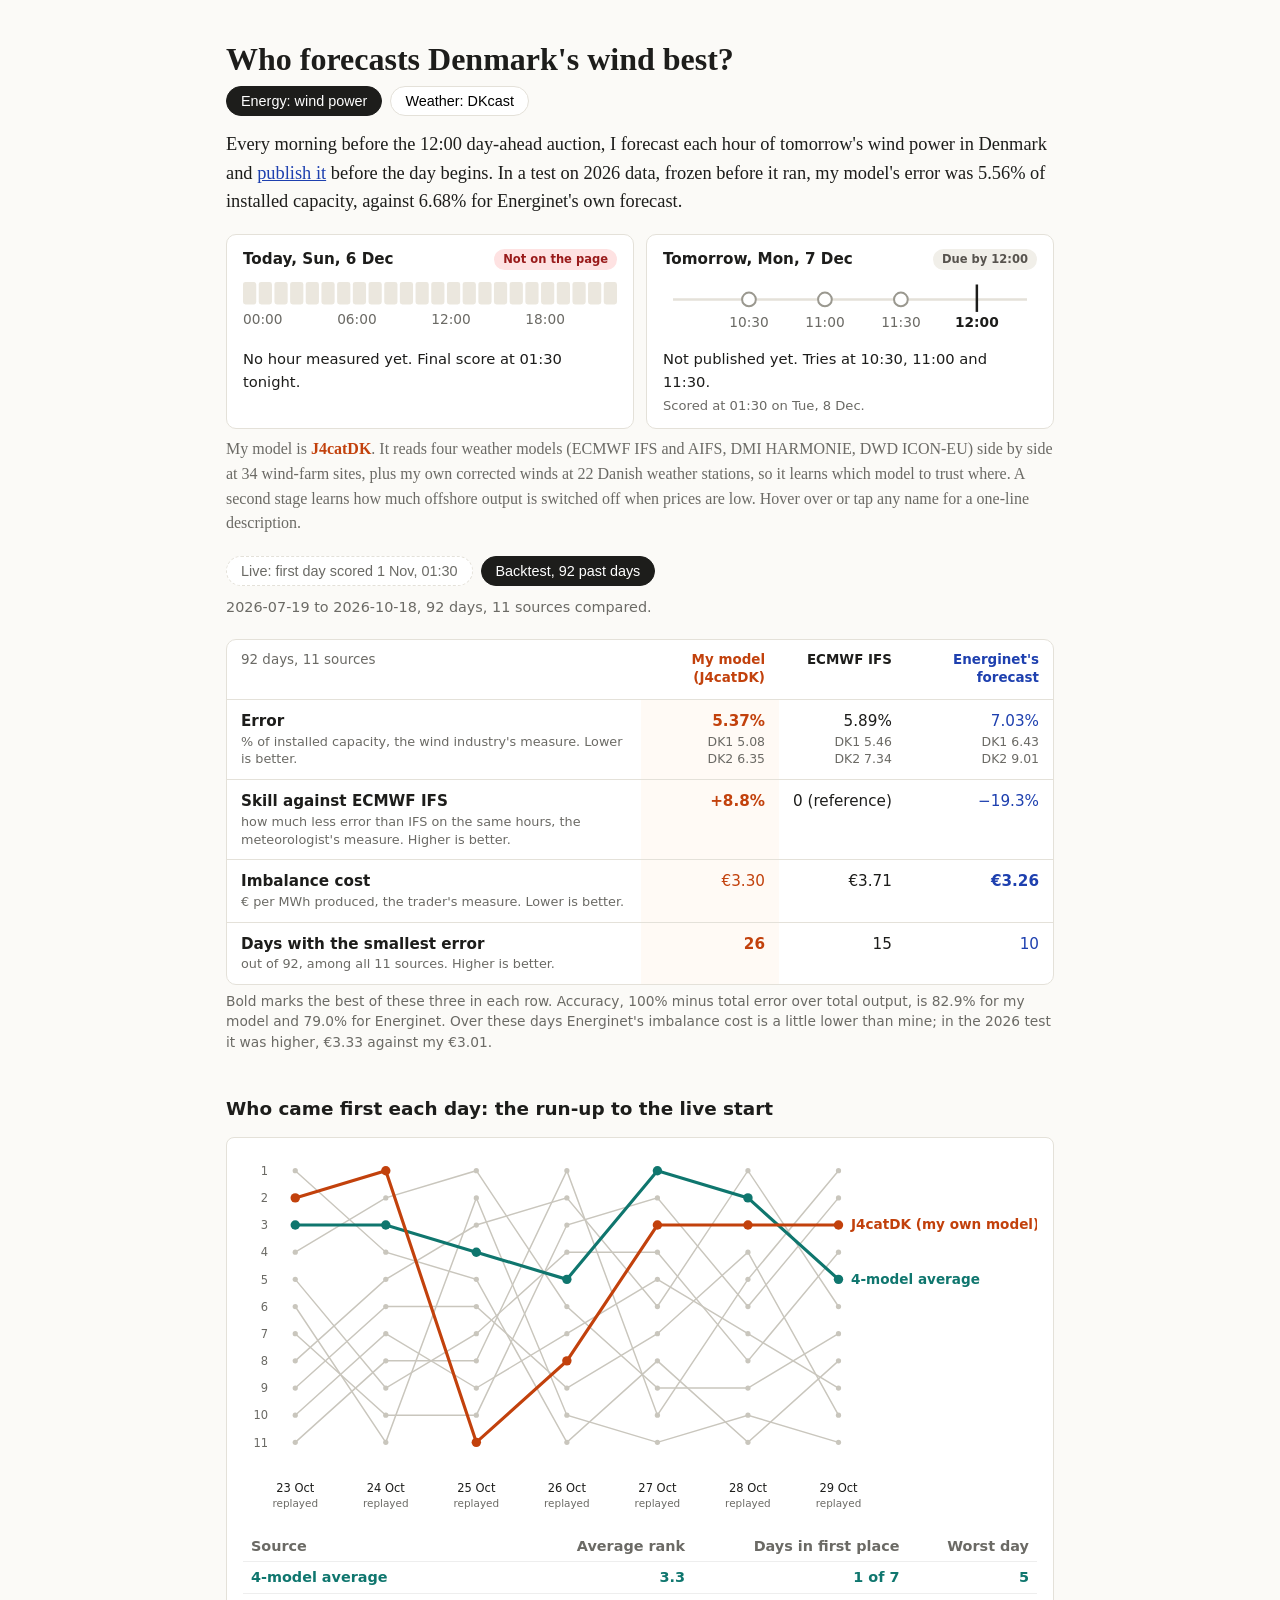
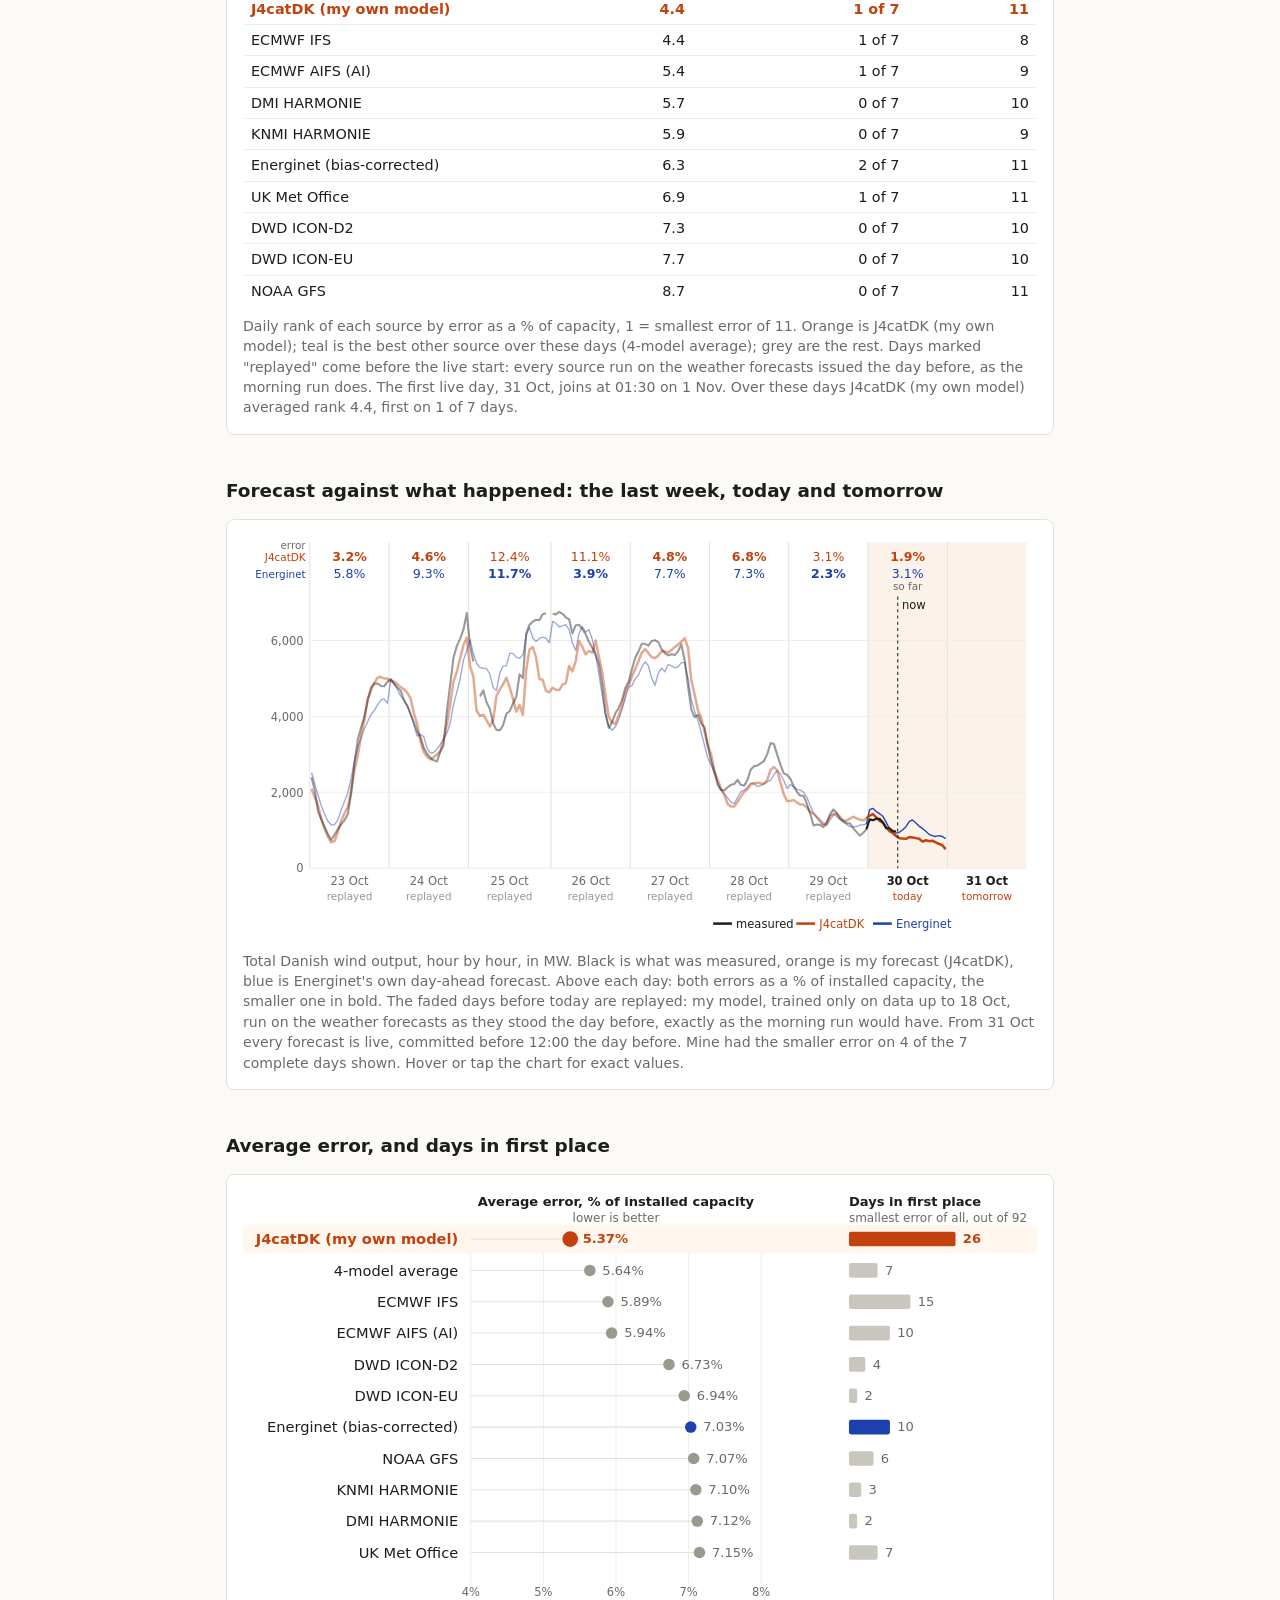
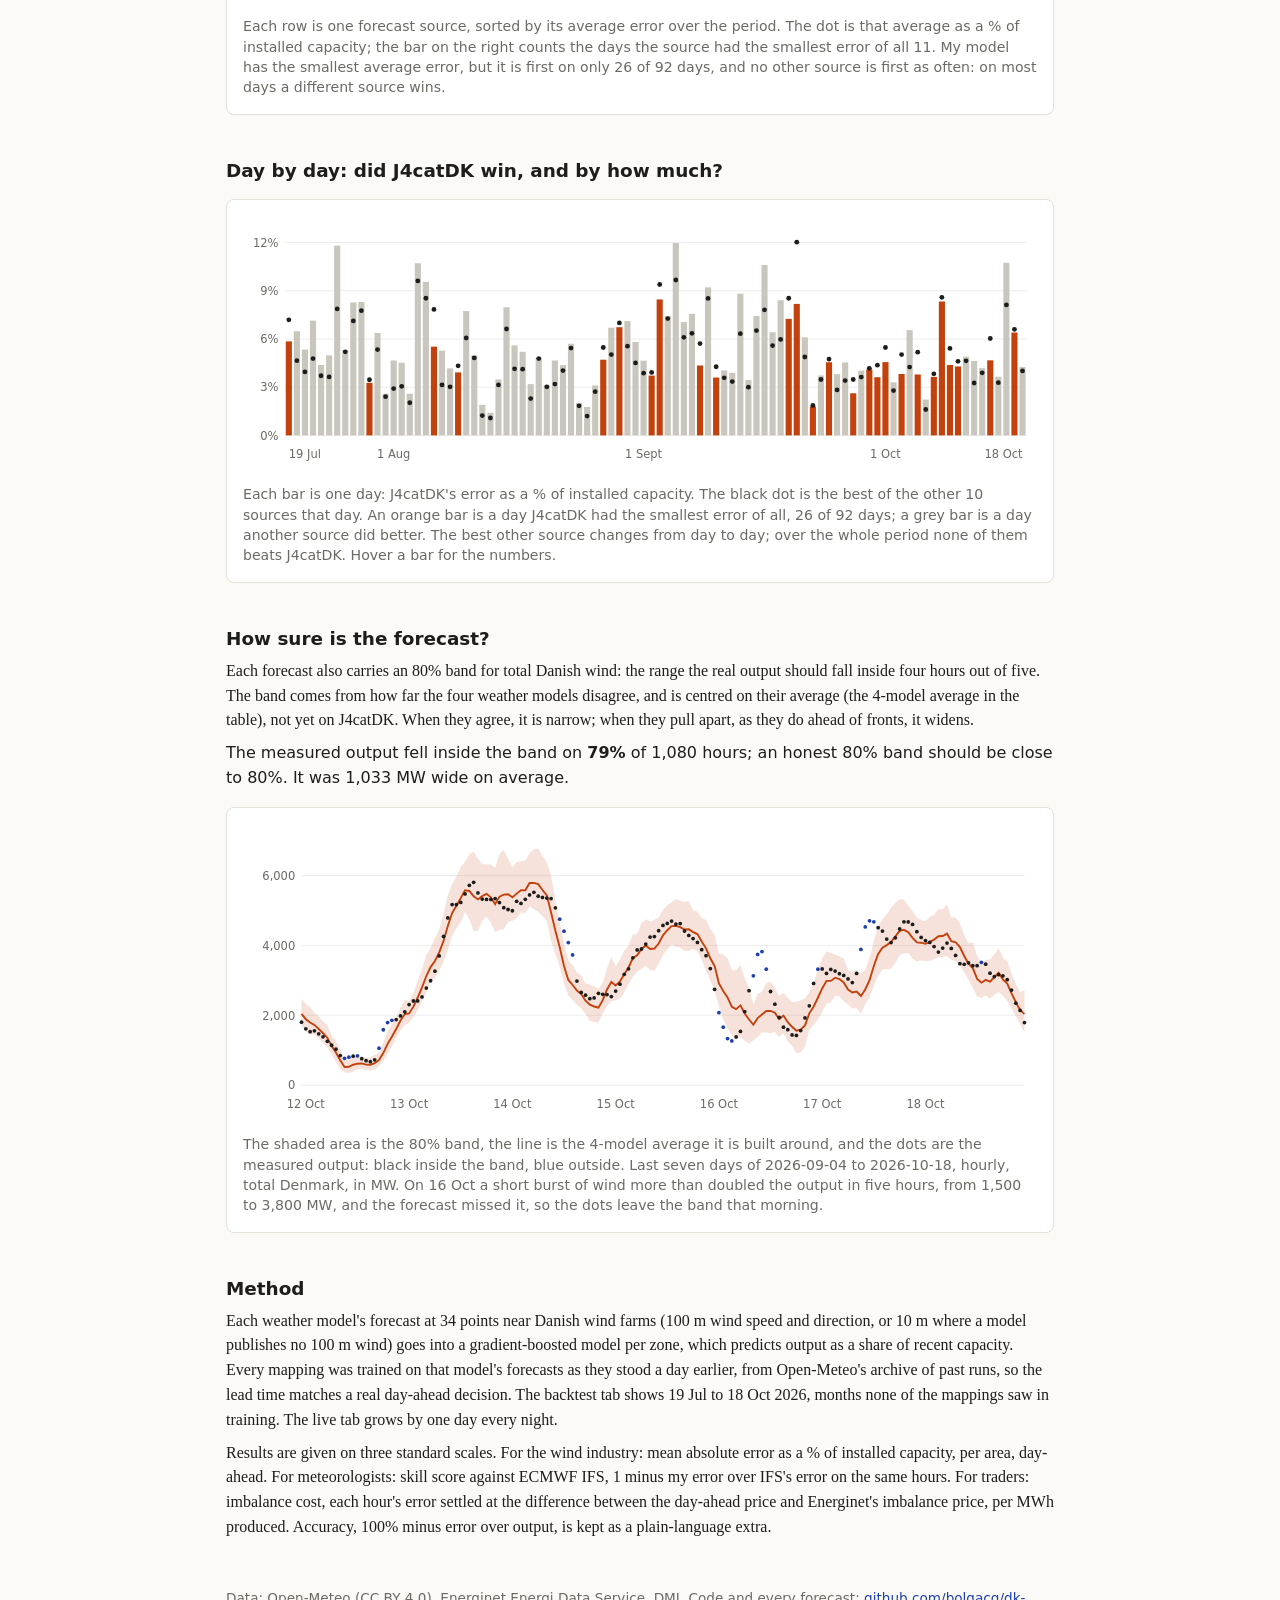
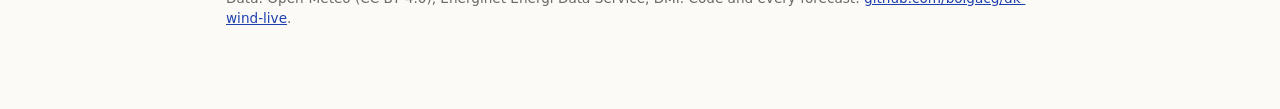
==== commit f169ca61: "Status cards for today and tomorrow, one table of three forecasts on four scales, one league chart o" ====
--- a/docs/index.html
+++ b/docs/index.html
@@ -34,31 +34,23 @@
 a{color:var(--en)}
 @media (max-width:600px){figure{overflow-x:auto} figure svg{min-width:620px}}
 </style>
+<link rel="stylesheet" href="extra.css">
+<script src="extra.js"></script>
 </head>
 <body>
 <main>
 <h1>Who forecasts Denmark's wind best?</h1>
 <div class="tabs" role="group" aria-label="View" style="margin:6px 0 14px"><button id="v-e" aria-pressed="true">Energy: wind power</button><button id="v-w" aria-pressed="false">Weather: DKcast</button></div>
 <div id="v-energy">
-<p class="lede" id="lede">Loading results.</p>
-<div class="sans" id="health" style="font-size:.9rem;margin:4px 0 12px"></div>
-<p class="mute">Every morning before the 12:00 day-ahead gate, I forecast the next day's hourly wind power in Denmark's
-four wind zones, offshore and onshore in DK1 and DK2. Each forecast is
-<a href="https://github.com/bolgacg/dk-wind-live/tree/main/forecasts">committed publicly</a> before its day begins.
-When the day is over, it is scored against Energinet's measured output.</p>
-<p class="mute"><b style="color:var(--ours)">J4catDK</b> is my own power model. J for joint: one model instead of
-several averaged. 4 for its four weather models (ECMWF IFS, ECMWF AIFS, DMI HARMONIE, DWD ICON-EU), whose winds at 34
-wind-farm sites go in side by side ("cat", concatenated), so it learns which model to trust where. DK for DKcast, my
-weather model's corrected winds at 22 Danish stations. A second stage learns how much offshore output gets switched
-off when prices are low. In its one test on 2026 data, frozen and published before it ran, its error was 5.56% of
-installed capacity, against 6.68% for Energinet's own forecast. Hover over or tap any source name for a one-line
-description.</p>
+<div id="topB"></div>
+<div hidden><p id="lede"></p><div id="health"></div></div>
 
 <div class="tabs" role="group" aria-label="Period">
   <button id="t-live" aria-pressed="true">Live, since 30 Oct 2026</button>
   <button id="t-backtest" aria-pressed="false">Backtest, 92 past days</button>
 </div>
 <p class="mute sans" id="period" style="font-size:.9rem;margin-top:10px"></p>
+<div id="numA"></div>
 
 
 <h2 id="weekh">Who came first each day</h2>
@@ -74,22 +66,9 @@
   <figcaption id="tlcap"></figcaption>
 </figure>
 
-<h2>Error over the whole period, % of installed capacity</h2>
-<figure>
-  <div id="dots"></div>
-  <figcaption>Each dot is one forecast source; lower is better. The measure is the wind industry's standard: the mean
-  absolute error of each area's hourly total, DK1 and DK2, as a percentage of installed capacity. Capacity is
-  estimated per zone as the 99.5th percentile of hourly output over the previous 60 days, known before each day,
-  because Energinet publishes no hourly capacity. The orange dot is J4catDK. The blue dot is Energinet's own day-ahead forecast,
-  scaled by its actual-to-forecast ratio over the previous 60 days. That scaling is needed because its offshore DK1
-  series covers only part of the fleet.</figcaption>
-</figure>
-
-<h2>How often each source had the smallest error</h2>
-<figure>
-  <div id="wins"></div>
-  <figcaption>Days on which each source had the smallest error of all sources, by error as a % of installed capacity.</figcaption>
-</figure>
+<h2>Average error, and days in first place</h2>
+<figure><div id="lowAfig"></div><figcaption id="lowAcap"></figcaption></figure>
+<div hidden><div id="dots"></div><div id="wins"></div></div>
 
 <h2>Day by day: did J4catDK win, and by how much?</h2>
 <figure>
@@ -418,7 +397,7 @@
   cap.textContent = `Total Danish wind output, hour by hour, in MW. Black is what was measured, orange is my forecast (J4catDK), blue is ` +
     `Energinet's own day-ahead forecast. Above each day: both errors as a % of installed capacity, the smaller one in bold. ` +
     `The faded days before today are replayed: my model, trained only on data up to 18 Oct, run on the weather forecasts as they stood the day before, exactly as the morning run would have. ` +
-    `From 31 Oct every forecast is live, committed before 12:00 the day before. Days marked "not forecast" fall between the replay and the first live day. ` +
+    `From 31 Oct every forecast is live, committed before 12:00 the day before. ` +
     (sc.length ? `Mine had the smaller error on ${won} of the ${sc.length} complete days shown. ` : "") + `Hover or tap the chart for exact values.`;
 }
 function renderToday(T) {
@@ -477,8 +456,9 @@
     `<div style="display:flex;flex-wrap:wrap;gap:10px">${panel(today, "Today")}${panel(tomorrow, "Tomorrow")}</div>`;
 }
 Promise.all([fetch("data.json").then(r => r.json()), fetch("glossary.json").then(r => r.json()).catch(() => ({})),
-    fetch("today.json").then(r => r.json()).catch(() => null), fetch("timeline.json").then(r => r.json()).catch(() => null), fetch("weather.json").then(r => r.json()).catch(() => null)]).then(([D, G, TD, TL, WX]) => {
+    fetch("today.json").then(r => r.json()).catch(() => null), fetch("timeline.json").then(r => r.json()).catch(() => null), fetch("weather.json").then(r => r.json()).catch(() => null), fetch("summary.json").then(r => r.json()).catch(() => null)]).then(([D, G, TD, TL, WX, SM]) => {
   renderWeather(WX);
+  Object.assign(ALT, {D, TD, S: SM});
   const view = w => { document.getElementById("v-energy").hidden = w; document.getElementById("v-weather").hidden = !w;
     document.getElementById("v-e").setAttribute("aria-pressed", !w); document.getElementById("v-w").setAttribute("aria-pressed", w); };
   document.getElementById("v-e").onclick = () => view(false); document.getElementById("v-w").onclick = () => view(true);
@@ -488,8 +468,9 @@
   renderTimeline(TL);
   renderWeek(D, TL);
   renderHealth(D.health, TD);
+  topB(dayInfo());
   const pick = k => { for (const b of ["live", "backtest"]) document.getElementById("t-" + b).setAttribute("aria-pressed", b === k);
-    render(D[k]); renderBand((D.band || {})[k] || (D.band || {}).backtest); };
+    render(D[k]); numA(D[k]); lowA(D[k]); renderBand((D.band || {})[k] || (D.band || {}).backtest); };
   const hasLive = D.live && D.live.days > 0;
   document.getElementById("t-live").disabled = !hasLive;
   if (!hasLive) { const b = document.getElementById("t-live"); b.textContent = "Live: first day scored 1 Nov, 01:30"; b.style.cssText += ";border-style:dashed;cursor:default;opacity:1;color:#6b6a65"; }
--- a/docs/extra.css
+++ b/docs/extra.css
@@ -0,0 +1,29 @@
+/* adopted from projects-b4's picker, 30 Oct 2026: top B, numbers A; light mode only */
+/* top B: day cards */
+.daycards{display:flex;flex-wrap:wrap;gap:12px;margin:18px 0 8px}
+.daycard{flex:1 1 300px;background:var(--card);border:1px solid var(--line);border-radius:10px;padding:14px 16px 10px;font-family:system-ui,sans-serif}
+.daycard h3{font:700 .95rem/1.3 system-ui,sans-serif;margin:0 0 12px;display:flex;justify-content:space-between;align-items:center;gap:8px}
+.chip{font:600 .72rem/1 system-ui,sans-serif;padding:5px 9px;border-radius:20px;white-space:nowrap}
+.chip.ok{background:#fff1e6;color:#9a3412}
+.chip.wait{background:#f1efe9;color:#57534e}
+.chip.bad{background:#fee2e2;color:#991b1b}
+.daycard .big{font-size:.92rem;margin:8px 0 2px}
+.daycard .small{font-size:.82rem;color:var(--mute);margin:2px 0}
+
+/* numbers A: one table */
+.tblwrap{overflow-x:auto;margin:20px 0 6px}
+.scales{width:100%;border-collapse:separate;border-spacing:0;font:.95rem/1.4 system-ui,sans-serif;background:var(--card);border:1px solid var(--line);border-radius:10px}
+.scales th,.scales td{padding:11px 14px;border-top:1px solid var(--line);vertical-align:top}
+.scales thead th{border-top:0;font-weight:600;font-size:.84rem;text-align:right;color:var(--ink)}
+.scales thead th:first-child{text-align:left;color:var(--mute);font-weight:400}
+.scales td{text-align:right;font-variant-numeric:tabular-nums;white-space:nowrap}
+.scales td:first-child{text-align:left;white-space:normal;min-width:190px}
+.scales .k{font-weight:600;display:block}
+.scales .u{display:block;font-size:.8rem;color:var(--mute)}
+.scales .sub{display:block;font-size:.78rem;color:var(--mute);font-weight:400}
+.scales .best{font-weight:700}
+.scales .c-ours{color:var(--ours)} .scales .c-en{color:var(--en)}
+.scales td.c-ours{background:#fffaf5}
+.note{font:.86rem/1.5 system-ui,sans-serif;color:var(--mute);margin:6px 0}
+
+@media (max-width:600px){.scales,.scales tbody{display:block}.scales thead{display:none}.scales tr{display:grid;grid-template-columns:repeat(3,minmax(0,1fr))}.scales td,.scales .sub{white-space:normal}.scales td{border-top:0;padding:4px 10px 12px}.scales td:first-child{grid-column:1/-1;border-top:1px solid var(--line);padding-top:12px;min-width:0}.scales tr:first-child td:first-child{border-top:0}.scales td[data-l]::before{content:attr(data-l);display:block;font-size:.72rem;color:var(--mute);font-weight:400;white-space:normal}.scales td.c-ours{background:transparent}}
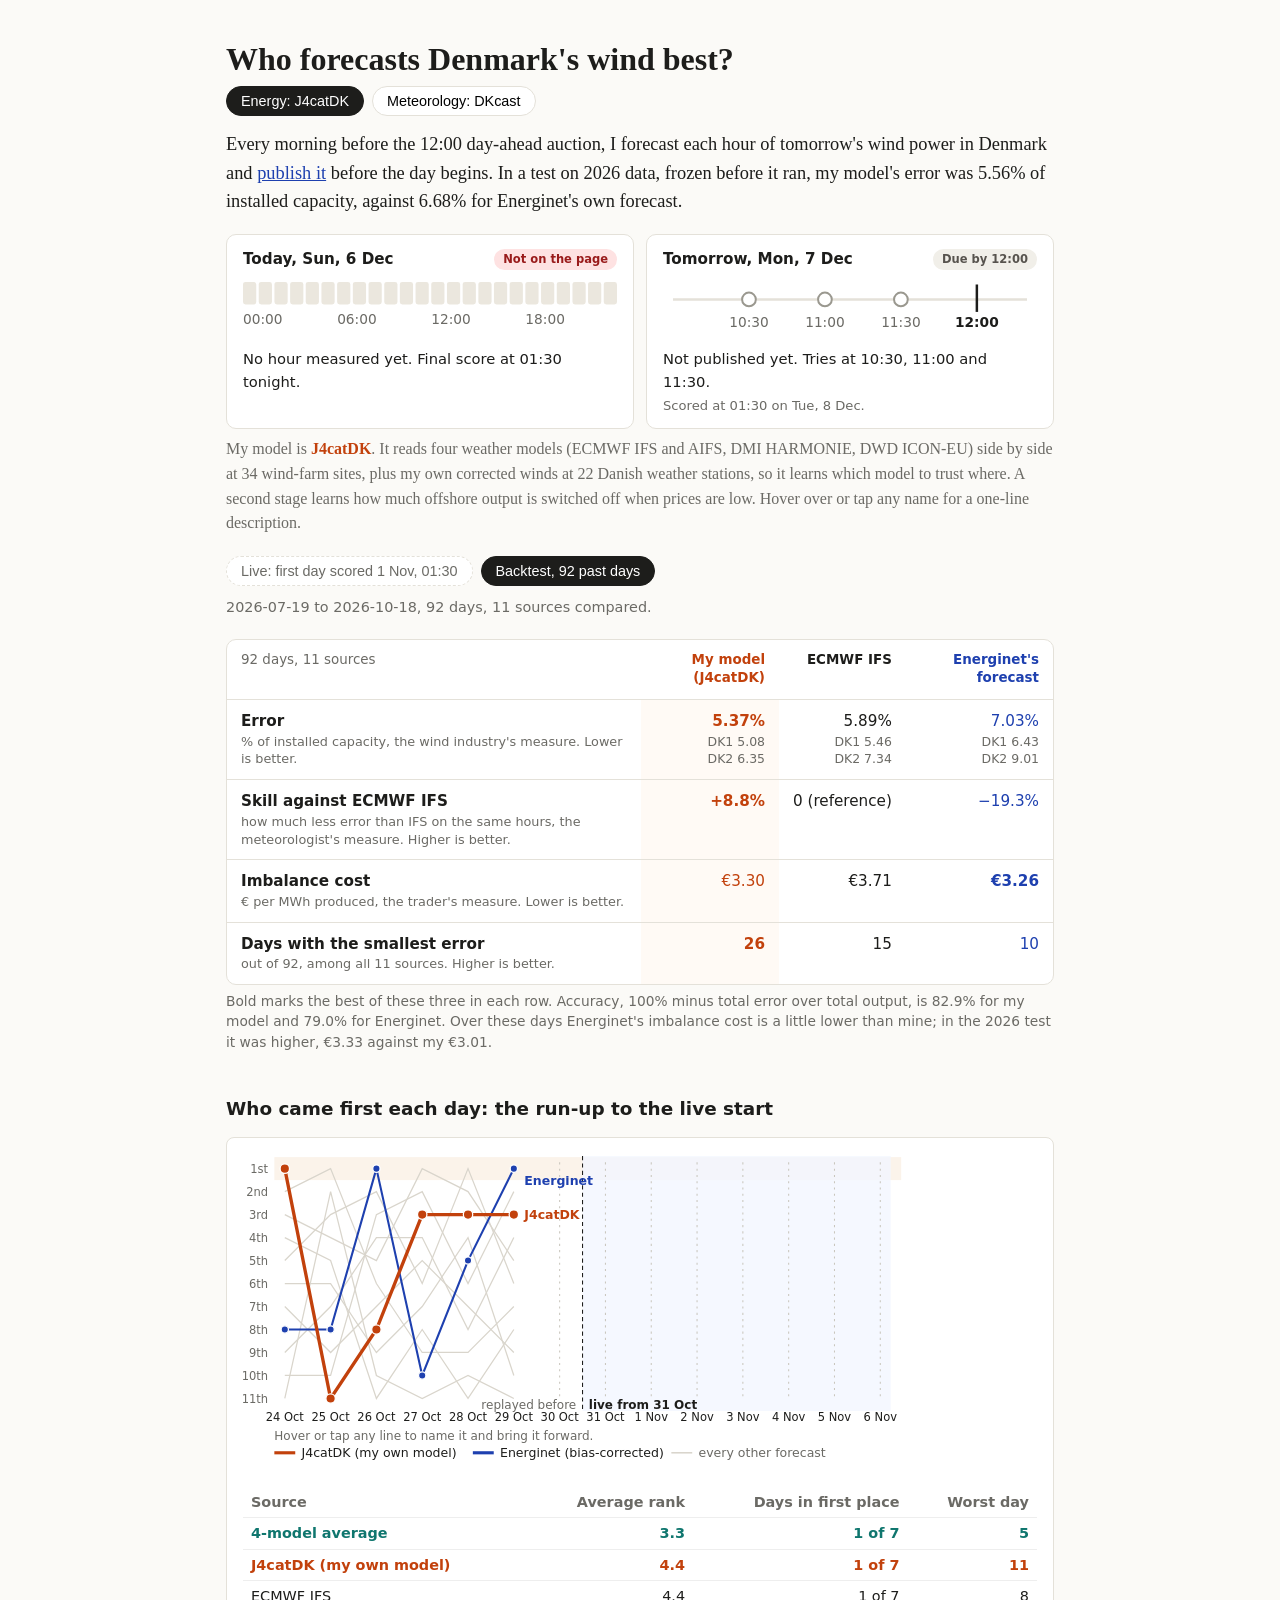
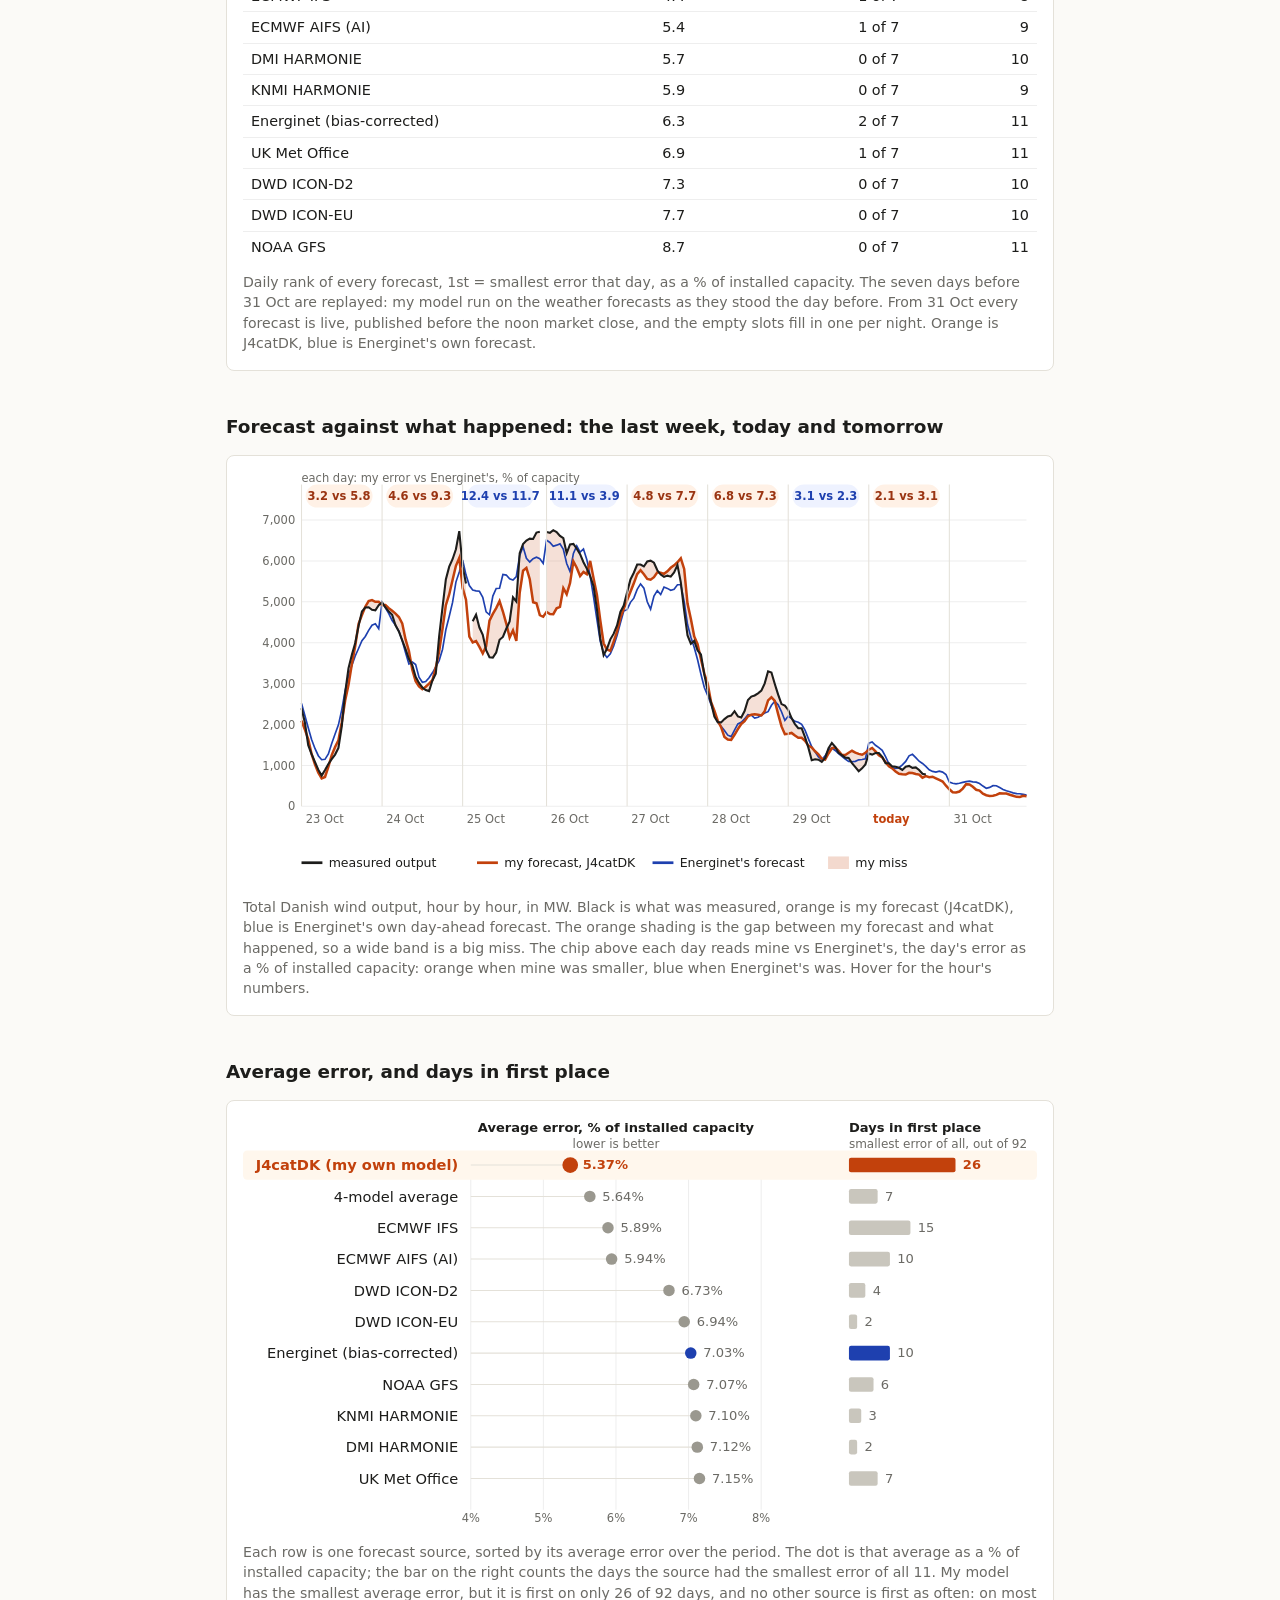
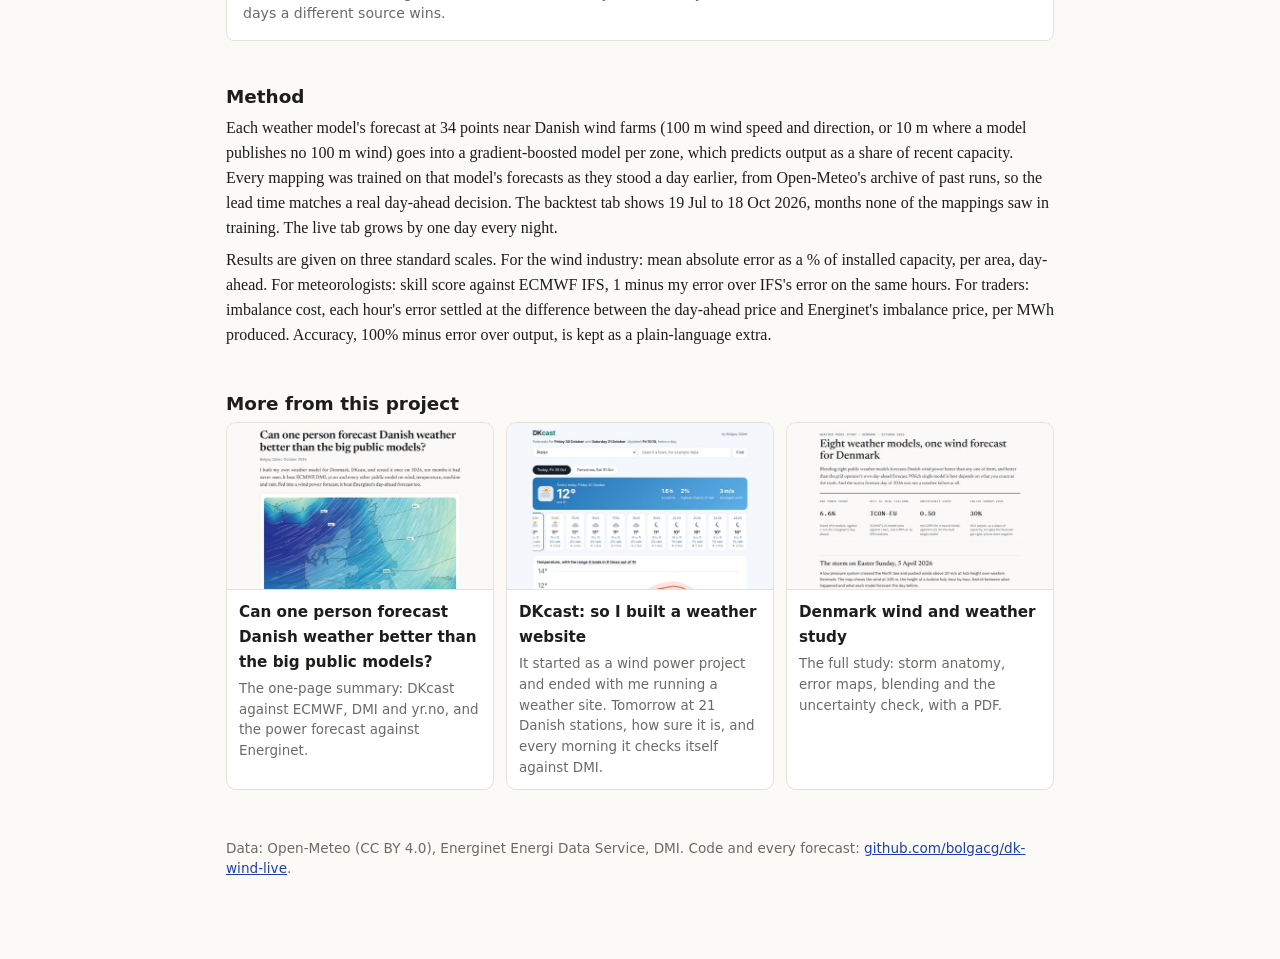
==== commit 961e08fa: "Round 2: tabs renamed, meteorology tab with daily ranks, timeline with score chips, fixed window aro" ====
--- a/docs/index.html
+++ b/docs/index.html
@@ -40,7 +40,7 @@
 <body>
 <main>
 <h1>Who forecasts Denmark's wind best?</h1>
-<div class="tabs" role="group" aria-label="View" style="margin:6px 0 14px"><button id="v-e" aria-pressed="true">Energy: wind power</button><button id="v-w" aria-pressed="false">Weather: DKcast</button></div>
+<div class="tabs" role="group" aria-label="View" style="margin:6px 0 14px"><button id="v-e" aria-pressed="true">Energy: J4catDK</button><button id="v-w" aria-pressed="false">Meteorology: DKcast</button></div>
 <div id="v-energy">
 <div id="topB"></div>
 <div hidden><p id="lede"></p><div id="health"></div></div>
@@ -61,30 +61,14 @@
 </figure>
 
 <h2>Forecast against what happened: the last week, today and tomorrow</h2>
-<figure>
-  <div id="tl"></div>
-  <figcaption id="tlcap"></figcaption>
-</figure>
+<figure><div id="tlA"></div><figcaption id="tlAcap"></figcaption></figure>
+<div hidden><div id="tl"></div><div id="tlcap"></div></div>
 
 <h2>Average error, and days in first place</h2>
 <figure><div id="lowAfig"></div><figcaption id="lowAcap"></figcaption></figure>
 <div hidden><div id="dots"></div><div id="wins"></div></div>
 
-<h2>Day by day: did J4catDK win, and by how much?</h2>
-<figure>
-  <div id="strip"></div>
-  <figcaption id="stripcap"></figcaption>
-</figure>
-
-<h2>How sure is the forecast?</h2>
-<p>Each forecast also carries an 80% band for total Danish wind: the range the real output should fall inside four
-hours out of five. The band comes from how far the four weather models disagree, and is centred on their average (the 4-model average
-in the table), not yet on J4catDK. When they agree, it is narrow; when they pull apart, as they do ahead of fronts, it widens.</p>
-<div id="btiles" style="margin:8px 0"></div>
-<figure>
-  <div id="band"></div>
-  <figcaption id="bcap"></figcaption>
-</figure>
+<div hidden><div id="strip"></div><div id="stripcap"></div><div id="btiles"></div><div id="band"></div><div id="bcap"></div></div>
 
 <h2>Method</h2>
 <p>Each weather model's forecast at 34 points near Danish wind farms (100 m wind speed and direction, or 10 m where
@@ -99,11 +83,10 @@
 extra.</p>
 </div>
 <div id="v-weather" hidden>
-<p class="lede">The power forecast stands on my own weather forecast, DKcast. Here is how DKcast did against the best public weather forecast at Danish weather stations, on 2026 data it never saw.</p>
-<div id="wx"></div>
-<p class="mute sans" id="wxnote" style="font-size:.88rem"></p>
-<p class="sans">Station by station, with today's and tomorrow's weather: <a href="https://bolgacg.github.io/dkcast/">the DKcast page</a>.</p>
+<div id="wxB"></div>
+<div hidden><div id="wx"></div><p id="wxnote"></p></div>
 </div>
+<div id="lkA"></div>
 <footer>Data: Open-Meteo (CC BY 4.0), Energinet Energi Data Service, DMI. Code and every forecast:
 <a href="https://github.com/bolgacg/dk-wind-live">github.com/bolgacg/dk-wind-live</a>.</footer>
 </main>
@@ -467,6 +450,7 @@
   if (srcs.has("j4catdk")) OURS = "j4catdk";
   renderTimeline(TL);
   renderWeek(D, TL);
+  lvStart(D, TL);
   renderHealth(D.health, TD);
   topB(dayInfo());
   const pick = k => { for (const b of ["live", "backtest"]) document.getElementById("t-" + b).setAttribute("aria-pressed", b === k);
@@ -479,5 +463,6 @@
   pick(hasLive ? "live" : "backtest");
 });
 </script>
+<script src="lv.js"></script>
 </body>
 </html>
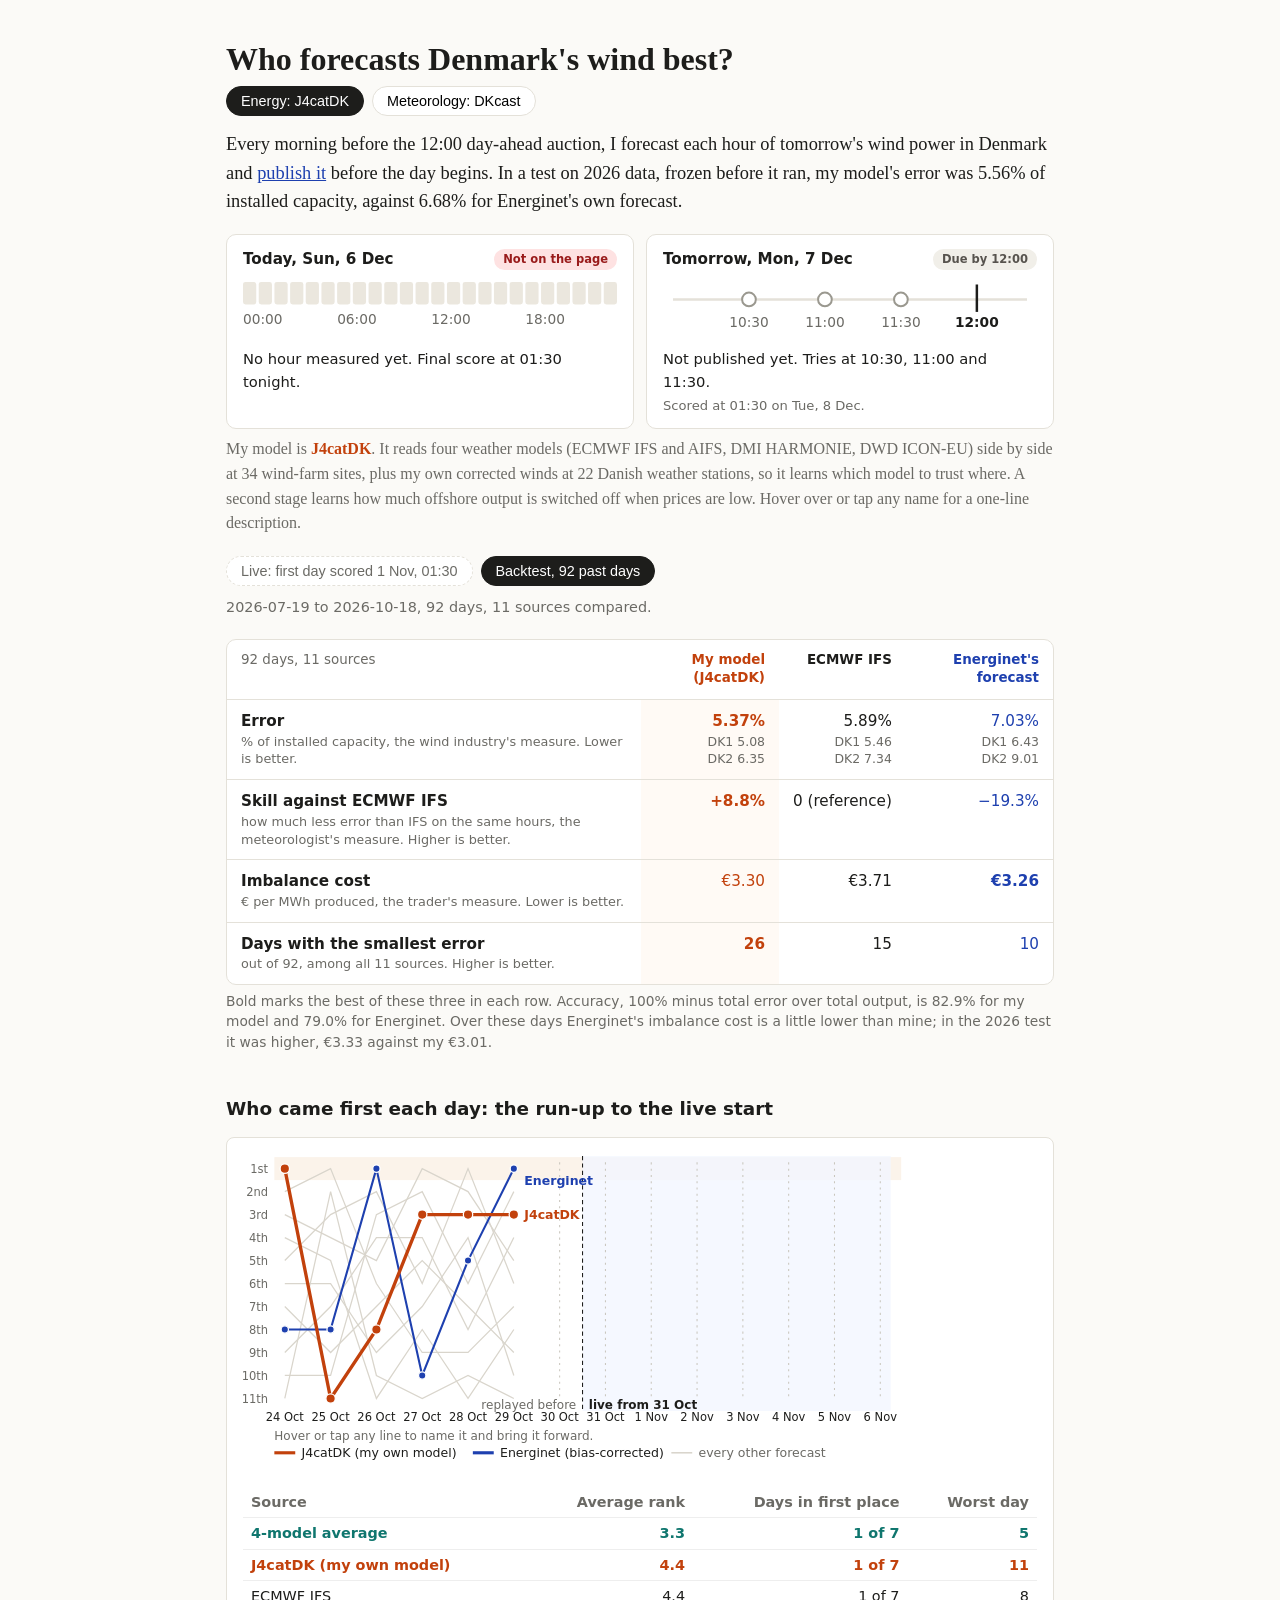
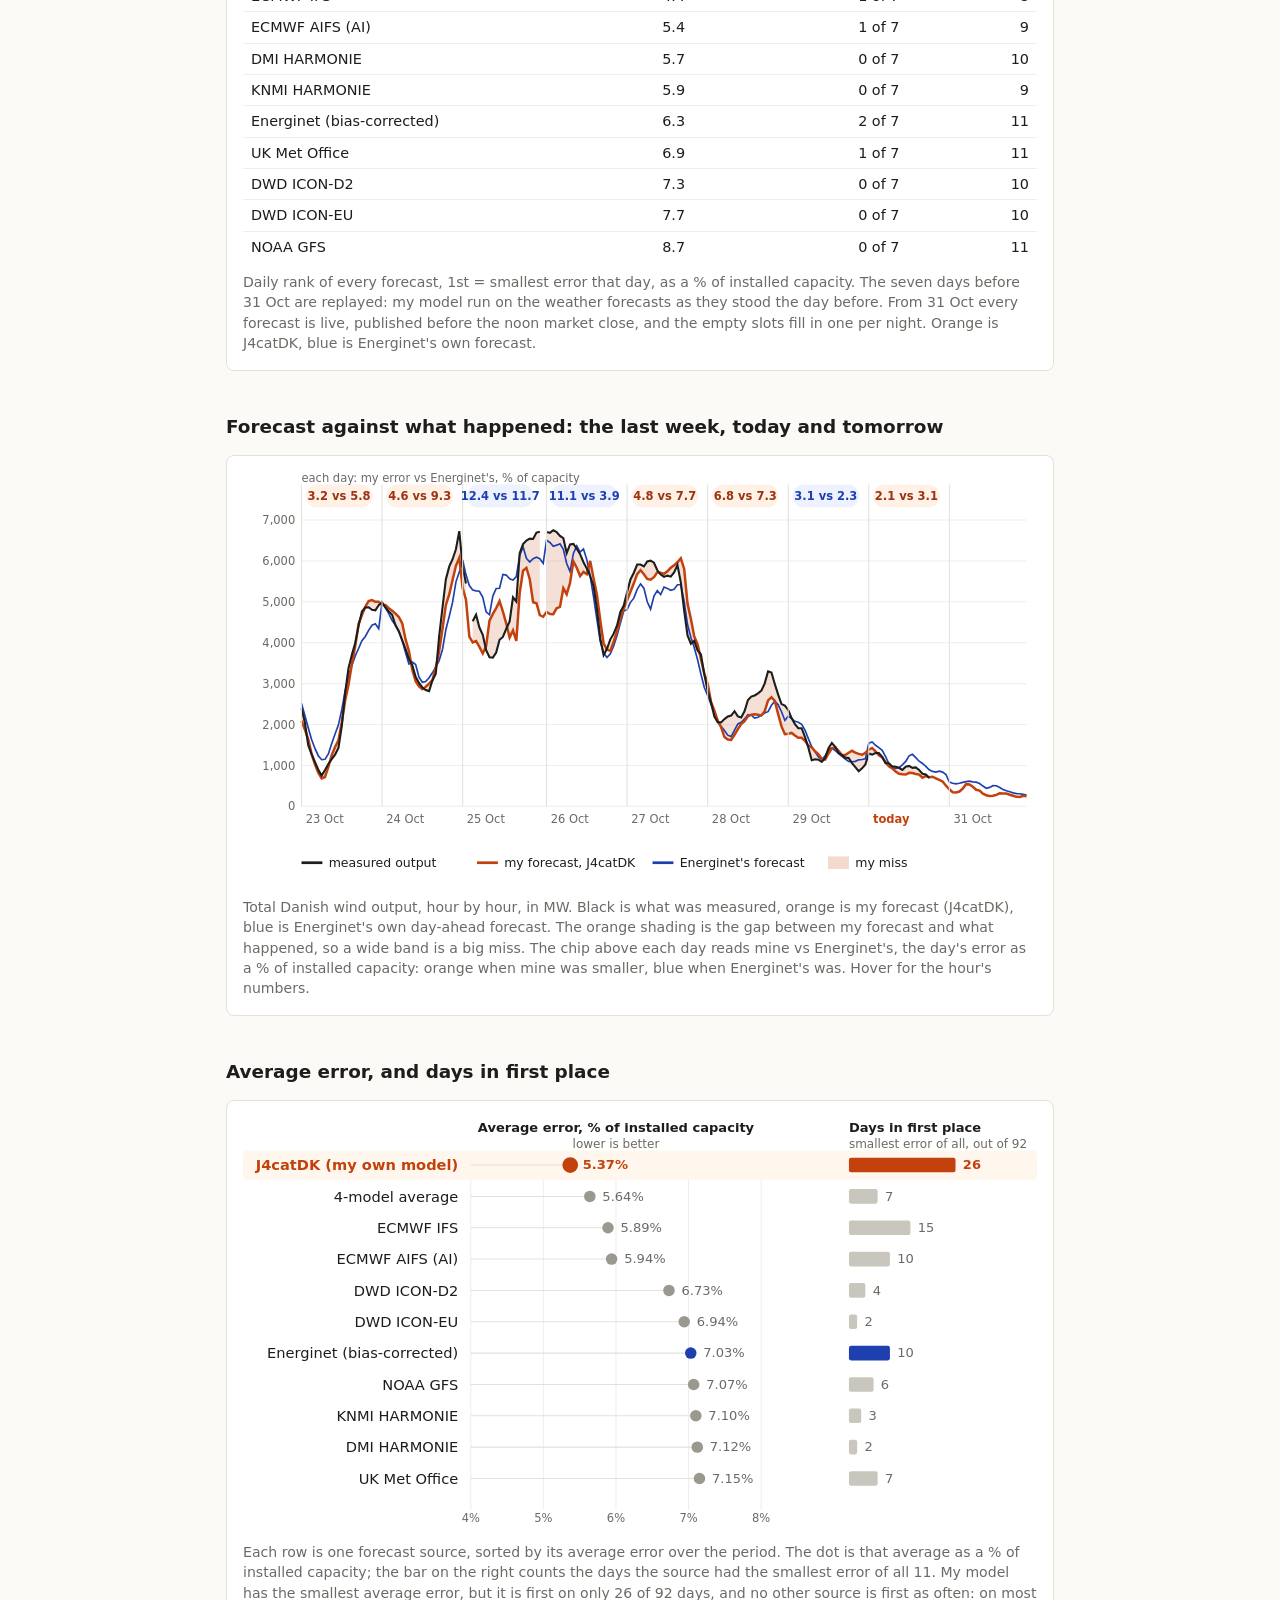
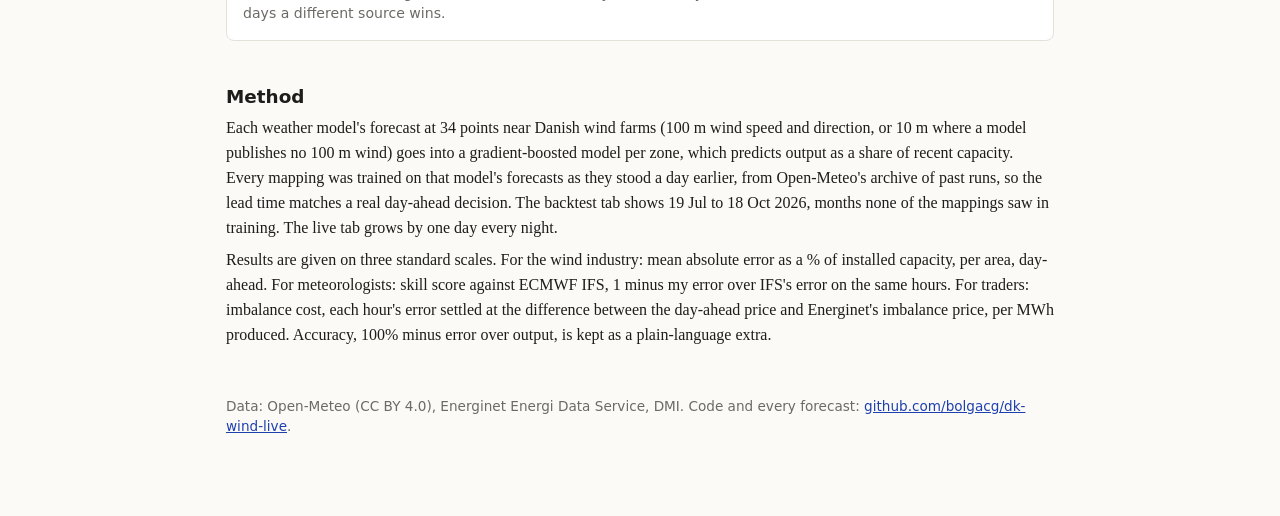
==== commit 6351e9b8: "Shared link cards to the other sites at the bottom" ====
--- a/docs/index.html
+++ b/docs/index.html
@@ -86,7 +86,6 @@
 <div id="wxB"></div>
 <div hidden><div id="wx"></div><p id="wxnote"></p></div>
 </div>
-<div id="lkA"></div>
 <footer>Data: Open-Meteo (CC BY 4.0), Energinet Energi Data Service, DMI. Code and every forecast:
 <a href="https://github.com/bolgacg/dk-wind-live">github.com/bolgacg/dk-wind-live</a>.</footer>
 </main>
@@ -464,5 +463,6 @@
 });
 </script>
 <script src="lv.js"></script>
+<script src="https://bolgacg.github.io/dk-forecast/more/more.js" defer></script>
 </body>
 </html>
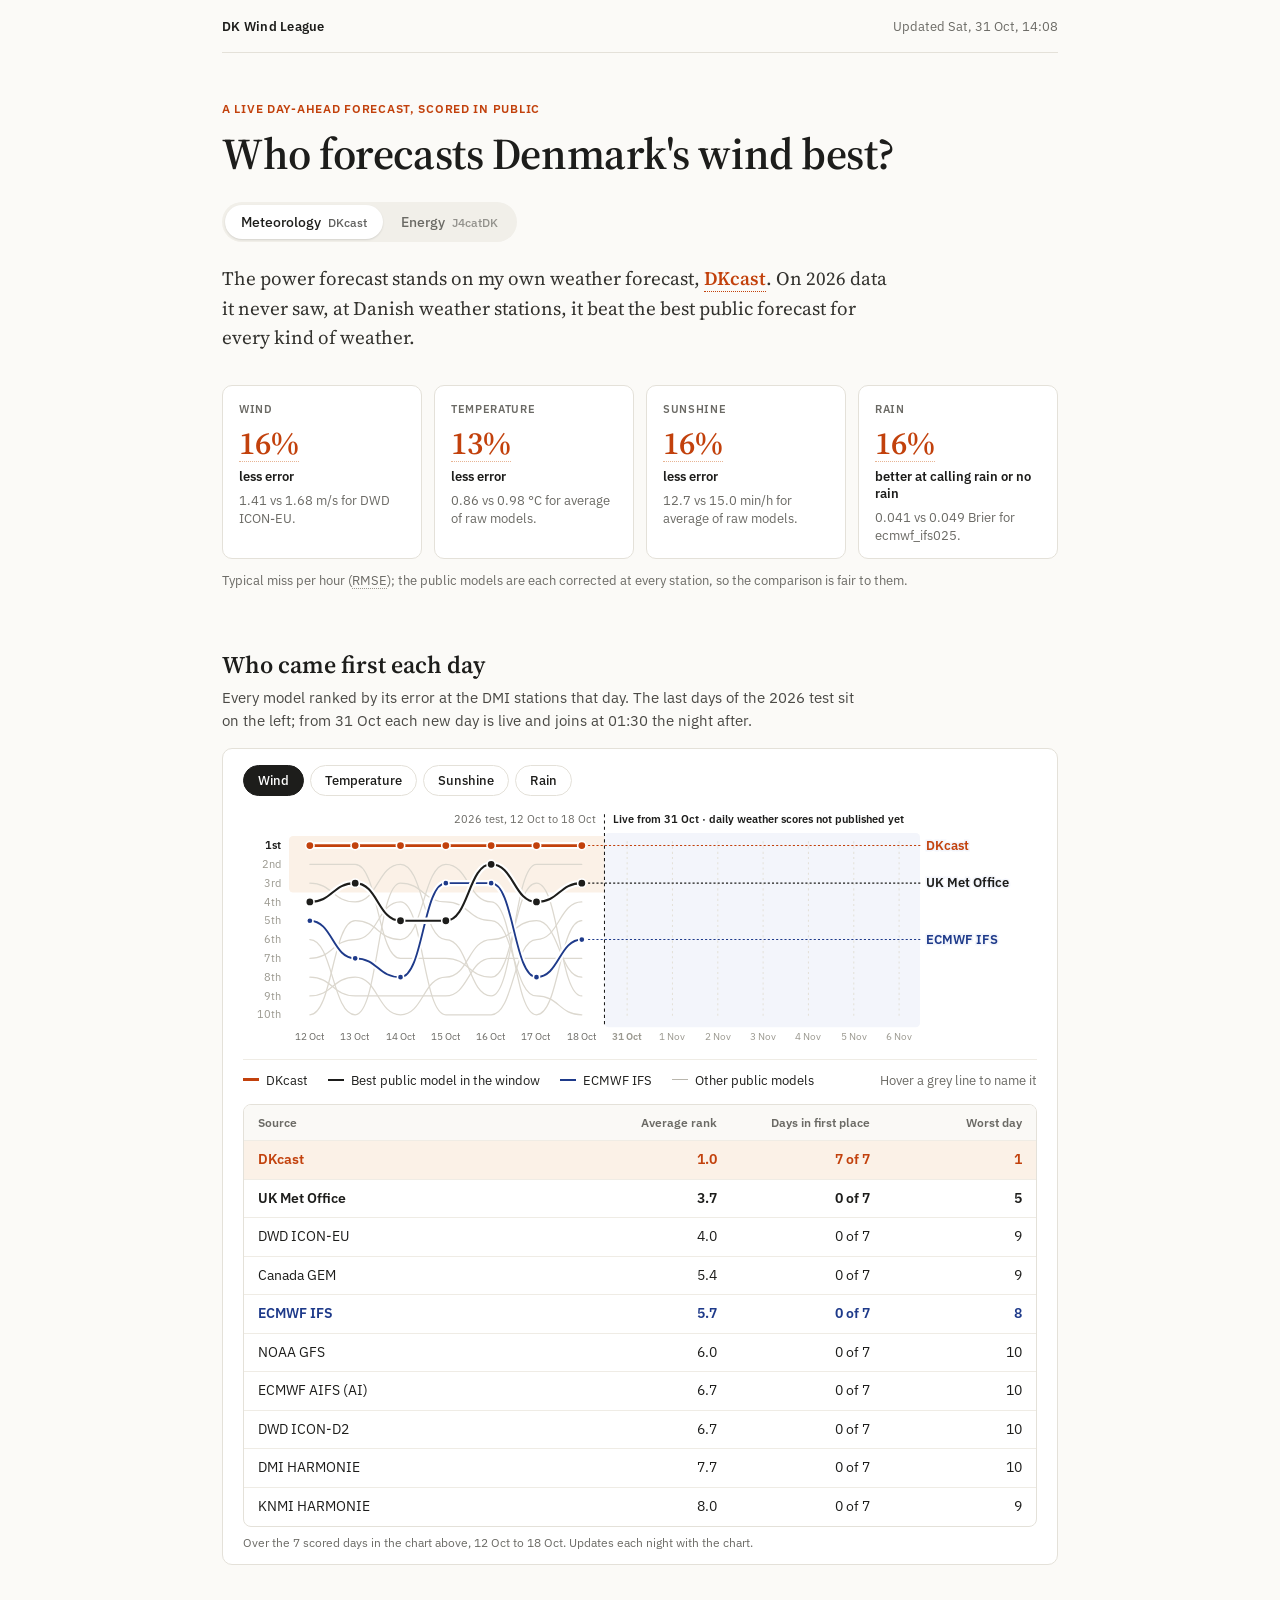
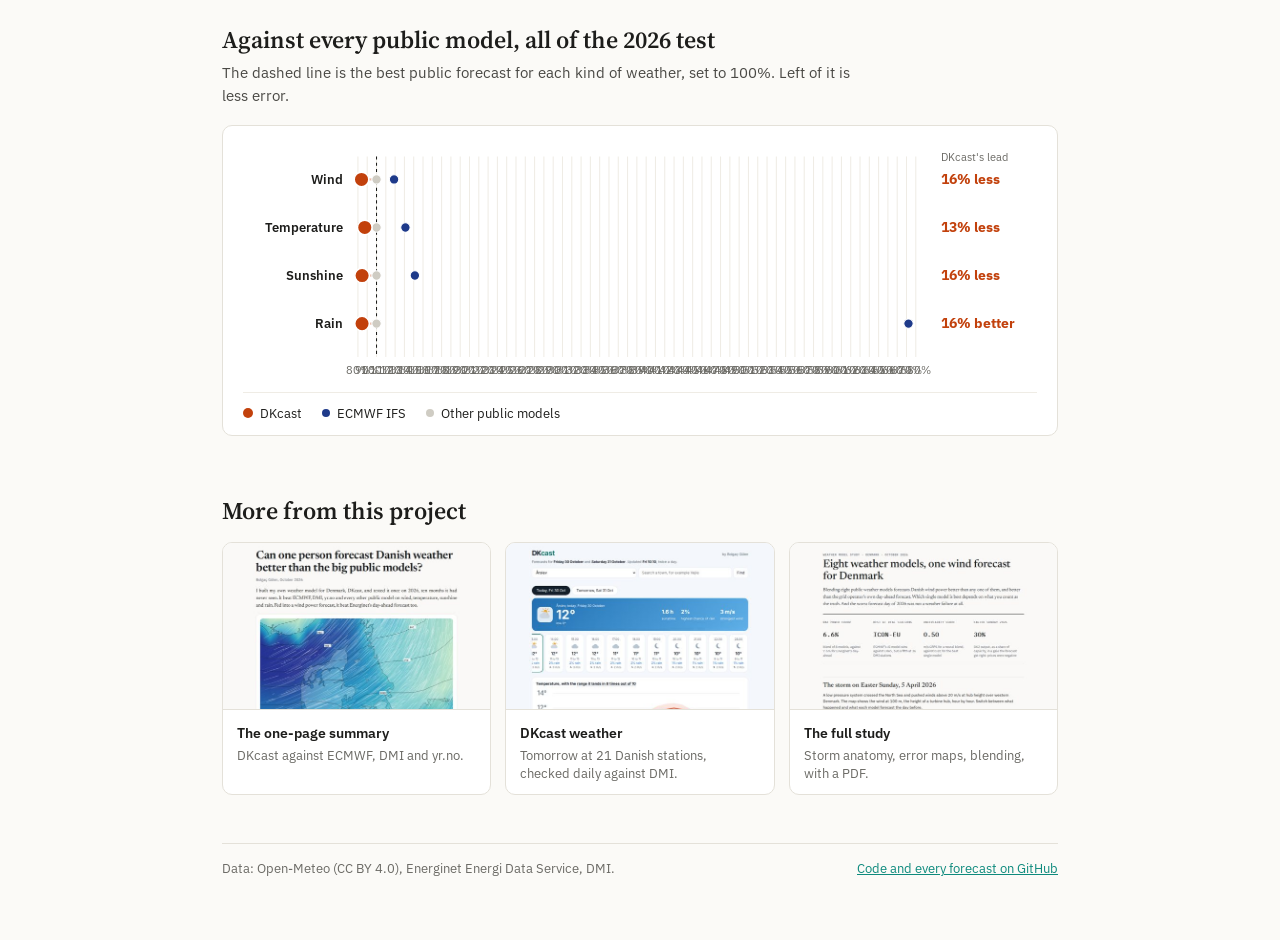
==== commit 36a854c9: "Page redesign: Meteorology and Energy tabs, proof cards, gate pipeline, 14-day rank window, league a" ====
--- a/docs/index.html
+++ b/docs/index.html
@@ -3,466 +3,114 @@
 <head>
 <meta charset="utf-8">
 <meta name="viewport" content="width=device-width, initial-scale=1">
-<title>Denmark Wind League</title>
-<meta name="description" content="A live day-ahead forecast of Denmark's wind power, scored every day against Energinet and nine weather models.">
+<title>Who forecasts Denmark's wind best? · DK Wind League</title>
+<meta name="description" content="A live day-ahead forecast of Denmark's wind power, scored every day against Energinet and nine forecasts built from public weather models.">
+<link rel="preconnect" href="https://fonts.googleapis.com">
+<link rel="preconnect" href="https://fonts.gstatic.com" crossorigin>
+<link rel="stylesheet" href="https://fonts.googleapis.com/css2?family=IBM+Plex+Sans:wght@400;500;600;700&family=Source+Serif+4:wght@400;600&display=swap">
 <style>
-:root{--bg:#fbfaf7;--ink:#1d1d1b;--mute:#6b6a65;--line:#e4e1d9;--ours:#c2410c;--en:#1e40af;--other:#9a988f;--card:#fff}
+:root{--ink:#1d1d1b;--mute:#6b6a65;--faint:#9a988f;--rule:#e4e1d9;--grid:#efece5;--page:#fbfaf7;--card:#fff;
+  --ours:#c2410c;--tint:#fbf1e7;--tint2:#fdf6ef;--en:#0e8a7d;--ifs:#1e3a8a;--live:#f3f5fb;--body:#33322e;--intro:#4a4945;
+  --serif:'Source Serif 4',Georgia,serif;--sans:'IBM Plex Sans',system-ui,sans-serif}
 *{box-sizing:border-box}
-body{margin:0;background:var(--bg);color:var(--ink);font:16px/1.55 Georgia,"Iowan Old Style",serif}
-main{max-width:860px;margin:0 auto;padding:40px 16px 80px}
-h1{font-size:2rem;line-height:1.2;margin:0 0 8px}
-h2{font:600 1.15rem/1.3 system-ui,sans-serif;margin:44px 0 6px}
-p{margin:8px 0}
-.lede{font-size:1.15rem}
-.mute{color:var(--mute)}
-.sans{font-family:system-ui,sans-serif}
-.tiles{display:grid;grid-template-columns:repeat(auto-fit,minmax(170px,1fr));gap:12px;margin:24px 0}
-.tile{background:var(--card);border:1px solid var(--line);border-radius:8px;padding:14px 16px;font-family:system-ui,sans-serif}
-.tile b{display:block;font-size:1.7rem;line-height:1.1}
-.tile span{font-size:.85rem;color:var(--mute)}
-figure{margin:16px 0 0;background:var(--card);border:1px solid var(--line);border-radius:8px;padding:16px}
-figcaption{font:.88rem/1.45 system-ui,sans-serif;color:var(--mute);margin-top:10px}
-svg text{font-family:system-ui,sans-serif}
-.tabs{display:flex;gap:8px;margin:20px 0 0;font-family:system-ui,sans-serif}
-.tabs button{border:1px solid var(--line);background:var(--card);border-radius:20px;padding:6px 14px;cursor:pointer;font-size:.9rem}
-.tabs button[aria-pressed=true]{background:var(--ink);color:#fff;border-color:var(--ink)}
-.strip{overflow-x:auto}
-.tip{cursor:help}
-#tipbox{position:fixed;z-index:9;max-width:300px;background:#1d1d1b;color:#fff;font:.85rem/1.4 system-ui,sans-serif;padding:8px 10px;border-radius:6px;display:none;pointer-events:none}
-.warnline{color:#b91c1c;font-weight:600}
-footer{margin-top:48px;font:.85rem/1.5 system-ui,sans-serif;color:var(--mute)}
-a{color:var(--en)}
-@media (max-width:600px){figure{overflow-x:auto} figure svg{min-width:620px}}
+body{margin:0;background:var(--page);color:var(--ink);font-family:var(--sans);font-variant-numeric:tabular-nums}
+a{color:var(--en)}a:hover{color:var(--ours)}
+.wrap{max-width:900px;margin:0 auto;padding:0 32px 64px}
+.top{display:flex;justify-content:space-between;align-items:center;gap:16px;padding:18px 0;border-bottom:1px solid var(--rule);font-size:12.5px;color:var(--mute)}
+.top b{font-weight:600;letter-spacing:.02em;color:var(--ink)}
+.eyebrow{font-size:12px;font-weight:600;color:var(--ours);letter-spacing:.06em;text-transform:uppercase;margin:48px 0 14px}
+h1{font:600 44px/1.1 var(--serif);margin:0 0 24px;letter-spacing:-.01em;text-wrap:balance}
+.tabs{display:inline-flex;gap:2px;padding:3px;background:#f1efe9;border-radius:999px}
+.tabs button{display:flex;align-items:baseline;gap:7px;white-space:nowrap;border:0;border-radius:999px;padding:8px 16px;cursor:pointer;font:500 13.5px var(--sans);background:transparent;color:var(--mute)}
+.tabs button span+span{font-size:12px;opacity:.7}
+.tabs button[aria-pressed=true]{background:#fff;color:var(--ink);box-shadow:0 1px 2px rgba(0,0,0,.12)}
+.lede{font:400 19px/1.55 var(--serif);margin:22px 0 0;max-width:680px;color:var(--body);text-wrap:pretty}
+[data-tip]{cursor:help;border-bottom:1px dotted var(--faint)}
+.term-ours{color:var(--ours);font-weight:600;border-bottom-color:var(--ours)}
+.kpis{display:grid;grid-template-columns:repeat(4,minmax(0,1fr));gap:12px;margin-top:32px}
+.kpi{background:#fff;border:1px solid var(--rule);border-radius:10px;padding:16px 16px 14px;display:flex;flex-direction:column}
+.kpi-l{font-size:11px;font-weight:600;letter-spacing:.06em;color:var(--mute);text-transform:uppercase}
+.kpi-n{font:600 32px/1.1 var(--serif);margin-top:10px;align-self:flex-start;border-bottom-color:#b9b6ad}
+.kpi-n.ours{color:var(--ours);border-bottom-color:#e7b493}
+.kpi-w{font-size:13px;font-weight:600;margin-top:6px}
+.kpi-x{font-size:12.5px;line-height:1.45;color:var(--mute);margin-top:6px}
+.note{font-size:12.5px;line-height:1.5;color:var(--mute);margin:12px 0 0}
+h2{font:600 24px/1.25 var(--serif);margin:60px 0 6px}
+.intro{font-size:15px;line-height:1.55;color:var(--intro);margin:0 0 18px;max-width:640px}
+.card{background:#fff;border:1px solid var(--rule);border-radius:10px;padding:20px 20px 14px}
+.legend{display:flex;flex-wrap:wrap;gap:6px 20px;font-size:12.5px;margin-top:12px;padding-top:12px;border-top:1px solid var(--grid)}
+.legend>span{display:flex;align-items:center;gap:7px}
+.legend .hint{margin-left:auto;color:var(--mute)}
+.sw{display:inline-block;width:16px}
+.pills{display:flex;flex-wrap:wrap;gap:6px;margin-bottom:14px}
+.pills button{white-space:nowrap;font:500 13px var(--sans);padding:6px 14px;border-radius:999px;border:1px solid var(--rule);background:#fff;color:var(--ink);cursor:pointer}
+.pills button[aria-pressed=true]{border-color:var(--ink);background:var(--ink);color:#fff}
+.pipe{display:grid;grid-template-columns:repeat(4,minmax(0,1fr));position:relative}
+.pipe .rail{position:absolute;left:8px;right:8px;top:7px;height:2px;background:var(--rule)}
+.pipe .done-rail{position:absolute;left:8px;top:7px;height:2px;background:var(--ours)}
+.step{position:relative;padding-right:12px}
+.dot{width:16px;height:16px;border-radius:50%;background:#fff;border:2px solid var(--faint)}
+.dot.done{background:var(--ours);border-color:var(--ours)}.dot.next{border-color:var(--ink)}
+.step-t{font-size:11.5px;font-weight:600;color:var(--mute);margin-top:12px}
+.step-t.done{color:var(--ours)}.step-t.next{color:var(--ink)}
+.step-h{font-weight:600;font-size:14px;margin-top:4px}
+.step-s{font-size:12.5px;color:var(--mute);margin-top:2px}
+.today{display:flex;flex-wrap:wrap;gap:6px 18px;align-items:center;margin-top:20px;padding-top:14px;border-top:1px solid var(--grid);font-size:13px;color:var(--intro)}
+.score{background:#fff;border:1px solid var(--rule);border-radius:10px;margin-top:14px;font-size:14px}
+.score .r{display:grid;grid-template-columns:minmax(0,2.2fr) repeat(3,minmax(0,1fr));border-bottom:1px solid var(--grid)}
+.score .r:last-child{border-bottom:0}
+.score .r.h{font-size:12px;color:var(--mute);border-bottom-color:var(--rule)}
+.score .r>div{padding:12px 18px}
+.score .num{text-align:right}
+.score .me{background:var(--tint2);color:var(--ours)}
+.score .b{font-weight:700}
+.score .sub{font-size:12px;color:var(--mute)}
+.score .lab{font-weight:600;display:inline}
+.method{display:grid;grid-template-columns:repeat(2,minmax(0,1fr));gap:28px;font-size:14px;line-height:1.6;color:var(--body)}
+.method p{margin:0;text-wrap:pretty}
+.more{display:grid;grid-template-columns:repeat(3,minmax(0,1fr));gap:14px}
+.more a{display:block;text-decoration:none;color:inherit;background:#fff;border:1px solid var(--rule);border-radius:10px;overflow:hidden}
+.more a:hover{border-color:#cfccc3;color:inherit}
+.more img{width:100%;aspect-ratio:16/10;object-fit:cover;object-position:top;display:block;border-bottom:1px solid var(--rule)}
+.more div{padding:12px 14px}.more b{font-weight:600;font-size:14px}
+.more p{font-size:12.5px;color:var(--mute);margin:4px 0 0;line-height:1.45}
+footer{margin-top:48px;padding-top:16px;border-top:1px solid var(--rule);font-size:12.5px;color:var(--mute);display:flex;justify-content:space-between;gap:16px;flex-wrap:wrap}
+.chart{overflow-x:auto;-webkit-overflow-scrolling:touch}
+[hidden]{display:none!important}
+@media (max-width:760px){
+  .wrap{padding:0 16px 48px}
+  h1{font-size:34px}
+  .kpis{grid-template-columns:repeat(2,minmax(0,1fr))}
+  .method,.more{grid-template-columns:1fr}
+  .chart>svg{min-width:640px}
+  .score{overflow-x:auto}.score .r{min-width:520px}
+  .legend .hint{margin-left:0}
+  .pipe{grid-template-columns:repeat(2,minmax(0,1fr));row-gap:22px}
+  .pipe .rail,.pipe .done-rail{display:none}
+}
+@media (max-width:400px){.tabs button{padding:8px 11px}.tabs button span+span{display:none}}
 </style>
-<link rel="stylesheet" href="extra.css">
-<script src="extra.js"></script>
 </head>
 <body>
-<main>
-<h1>Who forecasts Denmark's wind best?</h1>
-<div class="tabs" role="group" aria-label="View" style="margin:6px 0 14px"><button id="v-e" aria-pressed="true">Energy: J4catDK</button><button id="v-w" aria-pressed="false">Meteorology: DKcast</button></div>
-<div id="v-energy">
-<div id="topB"></div>
-<div hidden><p id="lede"></p><div id="health"></div></div>
+<div class="wrap">
+  <div class="top"><b>DK Wind League</b><span id="updated"></span></div>
+  <div class="eyebrow">A live day-ahead forecast, scored in public</div>
+  <h1>Who forecasts Denmark's wind best?</h1>
+  <div class="tabs" role="group" aria-label="View">
+    <button data-mode="weather" aria-pressed="true"><span>Meteorology</span><span>DKcast</span></button>
+    <button data-mode="energy" aria-pressed="false"><span>Energy</span><span>J4catDK</span></button>
+  </div>
+  <div id="pane-weather"></div>
+  <div id="pane-energy" hidden></div>
 
-<div class="tabs" role="group" aria-label="Period">
-  <button id="t-live" aria-pressed="true">Live, since 30 Oct 2026</button>
-  <button id="t-backtest" aria-pressed="false">Backtest, 92 past days</button>
+  <h2 style="margin-bottom:16px">More from this project</h2>
+  <div class="more">
+    <a href="https://bolgacg.github.io/dk-forecast/"><img src="data_alt/thumb-forecast.jpg" alt="" loading="lazy"><div><b>The one-page summary</b><p>DKcast against ECMWF, DMI and yr.no.</p></div></a>
+    <a href="https://bolgacg.github.io/dkcast/"><img src="data_alt/thumb-dkcast.jpg" alt="" loading="lazy"><div><b>DKcast weather</b><p>Tomorrow at 21 Danish stations, checked daily against DMI.</p></div></a>
+    <a href="https://bolgacg.github.io/dk-wind-blend/"><img src="data_alt/thumb-study.jpg" alt="" loading="lazy"><div><b>The full study</b><p>Storm anatomy, error maps, blending, with a PDF.</p></div></a>
+  </div>
+  <footer><span>Data: Open-Meteo (CC BY 4.0), Energinet Energi Data Service, DMI.</span><a href="https://github.com/bolgacg/dk-wind-live">Code and every forecast on GitHub</a></footer>
 </div>
-<p class="mute sans" id="period" style="font-size:.9rem;margin-top:10px"></p>
-<div id="numA"></div>
-
-
-<h2 id="weekh">Who came first each day</h2>
-<figure>
-  <div id="week"></div>
-  <div id="weektab" class="sans" style="font-size:.9rem;margin-top:8px"></div>
-  <figcaption id="weekcap"></figcaption>
-</figure>
-
-<h2>Forecast against what happened: the last week, today and tomorrow</h2>
-<figure><div id="tlA"></div><figcaption id="tlAcap"></figcaption></figure>
-<div hidden><div id="tl"></div><div id="tlcap"></div></div>
-
-<h2>Average error, and days in first place</h2>
-<figure><div id="lowAfig"></div><figcaption id="lowAcap"></figcaption></figure>
-<div hidden><div id="dots"></div><div id="wins"></div></div>
-
-<div hidden><div id="strip"></div><div id="stripcap"></div><div id="btiles"></div><div id="band"></div><div id="bcap"></div></div>
-
-<h2>Method</h2>
-<p>Each weather model's forecast at 34 points near Danish wind farms (100 m wind speed and direction, or 10 m where
-a model publishes no 100 m wind) goes into a gradient-boosted model per zone, which predicts output as a share of
-recent capacity. Every mapping was trained on that model's forecasts as they stood a day earlier, from Open-Meteo's
-archive of past runs, so the lead time matches a real day-ahead decision. The backtest tab shows 19 Jul to 18 Oct
-2026, months none of the mappings saw in training. The live tab grows by one day every night.</p>
-<p>Results are given on three standard scales. For the wind industry: mean absolute error as a % of installed
-capacity, per area, day-ahead. For meteorologists: skill score against ECMWF IFS, 1 minus my error over IFS's error on
-the same hours. For traders: imbalance cost, each hour's error settled at the difference between the day-ahead price
-and Energinet's imbalance price, per MWh produced. Accuracy, 100% minus error over output, is kept as a plain-language
-extra.</p>
-</div>
-<div id="v-weather" hidden>
-<div id="wxB"></div>
-<div hidden><div id="wx"></div><p id="wxnote"></p></div>
-</div>
-<footer>Data: Open-Meteo (CC BY 4.0), Energinet Energi Data Service, DMI. Code and every forecast:
-<a href="https://github.com/bolgacg/dk-wind-live">github.com/bolgacg/dk-wind-live</a>.</footer>
-</main>
-<div id="tipbox" role="tooltip"></div>
-<script>
-// one-line descriptions of every source, shared with the study page (site-common/glossary.json)
-let GLOSS = {};
-const tipText = src => (GLOSS[src] || GLOSS[src === "energinet_da" ? "energinet_raw" : ""] || {}).text;
-function tip(node, src) {
-  const t = tipText(src); if (!t) return node;
-  node.setAttribute("class", ((node.getAttribute("class") || "") + " tip").trim());
-  node.setAttribute("data-tip", t); node.setAttribute("tabindex", "0");
-  return node;
-}
-(() => {
-  const box = () => document.getElementById("tipbox");
-  const show = (e, t) => { const b = box(); b.textContent = t; b.style.display = "block";
-    const x = Math.min(e.clientX + 12, innerWidth - b.offsetWidth - 8), y = e.clientY + 16 + b.offsetHeight > innerHeight ? e.clientY - b.offsetHeight - 10 : e.clientY + 16;
-    b.style.left = Math.max(8, x) + "px"; b.style.top = y + "px"; };
-  const hide = () => box().style.display = "none";
-  document.addEventListener("mouseover", e => { const n = e.target.closest && e.target.closest("[data-tip]"); n ? show(e, n.dataset.tip) : hide(); });
-  document.addEventListener("click", e => { const n = e.target.closest && e.target.closest("[data-tip]"); n ? show(e, n.dataset.tip) : hide(); });
-  document.addEventListener("scroll", hide, {passive: true});
-})();
-const NS = "http://www.w3.org/2000/svg";
-let OURS = "blend";  // the headline entrant: J4catDK once it is in the data, else the 4-model average
-const COL = s => s === OURS ? "var(--ours)" : s === "energinet" ? "var(--en)" : "var(--other)";
-function el(tag, attrs, parent, text) {
-  const e = document.createElementNS(NS, tag);
-  for (const k in attrs) e.setAttribute(k, attrs[k]);
-  if (text !== undefined) e.textContent = text;
-  if (parent) parent.appendChild(e);
-  return e;
-}
-function svg(host, w, h) { host.innerHTML = ""; return el("svg", {viewBox: `0 0 ${w} ${h}`, width: "100%", role: "img"}, host); }
-function render(d) {
-  const o = d.overall, ours = o.find(r => r.source === OURS), en = o.find(r => r.source === "energinet");
-  const rank = o.findIndex(r => r.source === OURS) + 1;
-  document.getElementById("period").textContent =
-    `${d.from} to ${d.to}, ${d.days} days, ${o.length} sources compared.`;
-  const less = v => v == null ? "n/a" : `${Math.abs(v).toFixed(1)}% ${v >= 0 ? "less" : "more"}`;
-  document.getElementById("lede").textContent = ours ?
-    `${d.days < 200 ? (d.from < "2026-10-31" ? "In the backtest, " : "In the live days, ") : ""}over these ${d.days} days ${ours ? ours.name : ""} had an error of ${ours.nmae.toFixed(2)}% of installed capacity, ` +
-    `ranked ${rank === 1 ? "first" : "number " + rank} of ${o.length}: ${less(ours.skill_ifs)} error than ECMWF IFS ` +
-    `and ${less(ours.skill_energinet)} than Energinet's own day-ahead forecast.` : "No scored days yet.";
-  const T = document.createElement("div");
-  const tiles = ours ? [[`${ours.nmae_DK1.toFixed(2)}% / ${ours.nmae_DK2.toFixed(2)}%`, "error in DK1 / DK2, % of installed capacity (MAE, day-ahead)", "nmae"],
-      [ours.skill_ifs == null ? "n/a" : ours.skill_ifs.toFixed(1) + "%", "skill against ECMWF IFS (1 minus my error over its error)", "skill"],
-      [ours.skill_energinet == null ? "n/a" : ours.skill_energinet.toFixed(1) + "%", "skill against Energinet's day-ahead forecast", "skill"],
-      [ours.imb_eur_mwh == null ? "n/a" : "€" + ours.imb_eur_mwh.toFixed(2), `imbalance cost per MWh produced${en && en.imb_eur_mwh != null ? `, ${ours.imb_eur_mwh <= en.imb_eur_mwh ? "lower" : "higher"} than €${en.imb_eur_mwh.toFixed(2)} for Energinet's forecast${d.days < 200 ? " (in the 2026 test: €3.01 against €3.33)" : ""}` : ""}`, "imbalance"]] : [];
-  for (const [v, l, k] of tiles) {
-    const t = document.createElement("div"); t.className = "tile"; t.innerHTML = `<b>${v}</b><span>${l}</span>`;
-    if (GLOSS[k]) { t.dataset.tip = GLOSS[k].text; t.classList.add("tip"); t.tabIndex = 0; }
-    T.appendChild(t);
-  }
-  void (ours ? `Also: accuracy ${ours.acc.toFixed(1)}% (100% minus total error over total output` +
-    `${en ? `; Energinet ${en.acc.toFixed(1)}%` : ""}); smallest error of all sources on ${ours.wins} of ${d.days} days.` : "");
-  // dot plot
-  const W = 760, L = 210, R = 60, rowH = 30, H = o.length * rowH + 40;
-  const lo = Math.max(0, Math.floor(Math.min(...o.map(r => r.nmae)) - 0.5)), hi = Math.ceil(Math.max(...o.map(r => r.nmae)) + 0.5);
-  const x = v => L + (v - lo) / (hi - lo) * (W - L - R);
-  let s = svg(document.getElementById("dots"), W, H);
-  for (let v = lo; v <= hi; v++) if ((v - lo) % Math.max(1, Math.round((hi - lo) / 6)) === 0) {
-    el("line", {x1: x(v), x2: x(v), y1: 10, y2: H - 24, stroke: "#eee"}, s);
-    el("text", {x: x(v), y: H - 6, "text-anchor": "middle", "font-size": 12, fill: "#6b6a65"}, s, v + "%");
-  }
-  o.forEach((r, i) => {
-    const y = 24 + i * rowH, c = COL(r.source), b = r.source === OURS;
-    tip(el("text", {x: L - 12, y: y + 4, "text-anchor": "end", "font-size": 14, "font-weight": b ? 700 : 400, fill: b ? c : "#1d1d1b"}, s, r.name), r.source);
-    el("line", {x1: L, x2: x(r.nmae), y1: y, y2: y, stroke: "#e4e1d9", "stroke-width": 1}, s);
-    el("circle", {cx: x(r.nmae), cy: y, r: b ? 8 : 6, fill: c}, s);
-    el("text", {x: x(r.nmae) + 12, y: y + 4, "font-size": 13, fill: c, "font-weight": b ? 700 : 400}, s, r.nmae.toFixed(2) + "%");
-  });
-  // wins: days with the smallest error, bars from zero
-  const byWins = [...o].sort((a, b) => b.wins - a.wins || a.nmae - b.nmae);
-  const H2 = byWins.length * rowH + 30, xw = v => L + v / d.days * (W - L - R);
-  s = svg(document.getElementById("wins"), W, H2);
-  byWins.forEach((r, i) => {
-    const y = 14 + i * rowH, c = COL(r.source), b = r.source === OURS;
-    tip(el("text", {x: L - 12, y: y + 13, "text-anchor": "end", "font-size": 14, "font-weight": b ? 700 : 400, fill: b ? c : "#1d1d1b"}, s, r.name), r.source);
-    el("rect", {x: L, y: y + 2, width: Math.max(0, xw(r.wins) - L), height: 16, fill: c}, s);
-    el("text", {x: xw(r.wins) + 8, y: y + 15, "font-size": 12, fill: "#6b6a65"}, s, `${r.wins} of ${d.days} days`);
-  });
-  // day by day: one bar per day for our error, a black dot for the best other source that day; orange means we won
-  const days = [...new Set(d.daily.map(r => r.day))].sort();
-  const per = days.map(dy => { const rs = d.daily.filter(r => r.day === dy);
-    return {dy, me: rs.find(r => r.source === OURS), ot: rs.filter(r => r.source !== OURS).sort((a, b) => a.nmae - b.nmae)[0]}; })
-    .filter(p => p.me && p.ot);
-  const host3 = document.getElementById("strip"), cap3 = document.getElementById("stripcap");
-  if (!per.length) { host3.innerHTML = "<p class='mute sans'>No scored days yet.</p>"; cap3.textContent = ""; return; }
-  const W3 = 760, L3 = 40, R3 = 10, t3 = 10, H3 = 240, bw = (W3 - L3 - R3) / per.length;
-  const m3 = Math.ceil(Math.max(...per.flatMap(p => [p.me.nmae, p.ot.nmae])));
-  const y3 = v => t3 + (1 - v / m3) * (H3 - t3 - 30);
-  s = svg(host3, W3, H3);
-  for (let v = 0; v <= m3; v += Math.max(1, Math.round(m3 / 5))) {
-    el("line", {x1: L3, x2: W3 - R3, y1: y3(v), y2: y3(v), stroke: "#eee"}, s);
-    el("text", {x: L3 - 6, y: y3(v) + 4, "text-anchor": "end", "font-size": 11, fill: "#6b6a65"}, s, v + "%"); }
-  let won = 0;
-  per.forEach((p, j) => {
-    const w = p.me.nmae <= p.ot.nmae && !p.me.no_forecast, xx = L3 + j * bw; won += w;
-    const r = el("rect", {x: xx + bw * .12, y: y3(p.me.nmae), width: bw * .76, height: y3(0) - y3(p.me.nmae), fill: w ? "#c2410c" : "#c9c6bd"}, s);
-    el("title", {}, r, p.me.no_forecast ? `${p.dy}: no forecast, DKcast feed not ready; counted with the day's worst error`
-      : `${p.dy}: ${OURS === "j4catdk" ? "J4catDK" : p.me.name} ${p.me.nmae.toFixed(2)}%, best other (${p.ot.name}) ${p.ot.nmae.toFixed(2)}% of capacity`);
-    el("circle", {cx: xx + bw / 2, cy: y3(p.ot.nmae), r: Math.max(1.5, Math.min(3.5, bw * .3)), fill: "#1d1d1b"}, s);
-    if (j === 0 || j === per.length - 1 || p.dy.endsWith("-01")) el("text", {x: xx + bw / 2, y: H3 - 8, "font-size": 11, fill: "#6b6a65",
-      "text-anchor": j === 0 ? "start" : j === per.length - 1 ? "end" : "middle"}, s,
-      new Date(p.dy + "T12:00Z").toLocaleDateString("en-GB", {day: "numeric", month: "short"}));
-  });
-  const nm = OURS === "j4catdk" ? "J4catDK" : (o.find(r => r.source === OURS) || {}).name;
-  cap3.textContent = `Each bar is one day: ${nm}'s error as a % of installed capacity. The black dot is the best of the other ` +
-    `${o.length - 1} sources that day. An orange bar is a day ${nm} had the smallest error of all, ${won} of ${per.length} days; ` +
-    `a grey bar is a day another source did better. ` + (o[0].source === OURS ? `The best other source changes from day to day; over the whole period none of them beats ${nm}. ` : "") + `Hover a bar for the numbers.`;
-}
-function renderWeek(D, TL) {
-  // live days only; until the first live day is scored, the last backtest week is shown and labelled as such
-  // the live week starts 31 Oct: the 30 Oct forecast was issued before the full field of models and the band existed
-  const liveRows = D.live ? D.live.daily.filter(r => r.day >= "2026-10-31").map(r => ({...r, kind: "live"})) : [];
-  // the days leading up to the live start are replayed (every source run on the weather forecasts issued the day
-  // before); from 31 Oct the live days carry on in the same chart
-  const repRows = TL && TL.ranks ? TL.ranks.filter(r => r.day < "2026-10-31").map(r => ({...r, kind: "replayed"})) : [];
-  const all = [...repRows, ...liveRows];
-  if (!all.length) { document.getElementById("week").innerHTML = ""; return; }
-  const days = [...new Set(all.map(r => r.day))].sort().slice(-14);
-  const rows = all.filter(r => days.includes(r.day));
-  const kindOf = d => rows.find(r => r.day === d).kind;
-  const name = Object.assign({}, TL && TL.names); for (const k of ["backtest", "live"]) if (D[k]) D[k].overall.forEach(o => name[o.source] = o.name);
-  const stats = Object.entries(rows.reduce((a, r) => ((a[r.source] = a[r.source] || []).push(r.rank), a), {}))
-    .map(([src, rk]) => ({src, mean: rk.reduce((x, y) => x + y, 0) / rk.length, first: rk.filter(v => v === 1).length,
-      worst: Math.max(...rk), n: rk.length})).sort((a, b) => a.mean - b.mean);
-  const best = stats.find(s => s.src !== OURS);
-  const col = src => src === OURS ? "#c2410c" : src === best.src ? "#0f766e" : "#c9c6bd";
-  const n = Math.max(...rows.map(r => r.rank)), W = 760, L = 30, R = 190, top = 16, bot = 44;
-  const H = top + bot + n * 26, x = i => days.length < 2 ? (W - R + L) / 2 : L + 20 + i / (days.length - 1) * (W - L - R - 20), y = r => top + (r - 1) * 26;
-  const s = svg(document.getElementById("week"), W, H);
-  for (let r = 1; r <= n; r++) el("text", {x: L - 6, y: y(r) + 4, "text-anchor": "end", "font-size": 11, fill: "#6b6a65"}, s, r);
-  days.forEach((d, i) => {
-    el("text", {x: x(i), y: H - 22, "text-anchor": "middle", "font-size": 11, fill: "#1d1d1b"}, s,
-      new Date(d + "T12:00Z").toLocaleDateString("en-GB", {day: "numeric", month: "short"}));
-    el("text", {x: x(i), y: H - 8, "text-anchor": "middle", "font-size": 10, fill: kindOf(d) === "live" ? "#c2410c" : "#6b6a65"}, s, kindOf(d));
-  });
-  const order = stats.map(s => s.src).reverse().sort((a, b) => (a === OURS) - (b === OURS) || (a === best.src) - (b === best.src));
-  for (const src of order) {
-    const pts = days.map((d, i) => { const r = rows.find(q => q.day === d && q.source === src); return r ? [x(i), y(r.rank), r] : null; }).filter(Boolean);
-    const hi = src === OURS || src === best.src;
-    el("path", {d: "M" + pts.map(p => p[0] + "," + p[1]).join("L"), fill: "none", stroke: col(src), "stroke-width": hi ? 3 : 1.4}, s);
-    pts.forEach(p => { const miss = p[2].no_forecast;
-      const c = el("circle", {cx: p[0], cy: p[1], r: hi ? 4.5 : 2.5, fill: miss ? "#fff" : col(src), stroke: col(src), "stroke-width": miss ? 2 : 0}, s);
-      if (miss) el("title", {}, c, "No forecast: DKcast feed not ready. Counted as last place."); });
-    if (hi) { const last = pts[pts.length - 1];
-      const other = rows.find(q => q.day === days[days.length - 1] && q.source === (src === OURS ? best.src : OURS));
-      const clash = other && Math.abs(y(other.rank) - last[1]) < 16, dy = clash ? (src === OURS ? -8 : 8) : 0;
-      tip(el("text", {x: last[0] + 12, y: last[1] + 4 + dy, "font-size": 13, "font-weight": 700, fill: col(src)}, s, (name[src] || src).replace(" (bias-corrected)", "")), src); }
-  }
-  const tb = document.getElementById("weektab");
-  tb.innerHTML = "<table style='border-collapse:collapse;width:100%'><tr style='color:#6b6a65;text-align:left'><th style='padding:4px 8px'>Source</th><th style='padding:4px 8px;text-align:right'>Average rank</th><th style='padding:4px 8px;text-align:right'>Days in first place</th><th style='padding:4px 8px;text-align:right'>Worst day</th></tr>" +
-    stats.map(st => `<tr style="border-top:1px solid #eee;${st.src === OURS ? "font-weight:700;color:#c2410c" : st.src === best.src ? "font-weight:700;color:#0f766e" : ""}"><td style="padding:4px 8px"><span class="tip" tabindex="0" data-tip="${(tipText(st.src) || "").replace(/"/g, "&quot;")}">${name[st.src] || st.src}</span></td><td style="padding:4px 8px;text-align:right">${st.mean.toFixed(1)}</td><td style="padding:4px 8px;text-align:right">${st.first} of ${st.n}</td><td style="padding:4px 8px;text-align:right">${st.worst}</td></tr>`).join("") + "</table>";
-  const b = stats.find(s => s.src === OURS), nl = days.filter(d => kindOf(d) === "live").length;
-  document.getElementById("weekcap").textContent = `Daily rank of each source by error as a % of capacity, 1 = smallest error of ${n}. ` +
-    `Orange is ${name[OURS] || OURS}; teal is the best other source over these days (${name[best.src] || best.src}); grey are the rest. ` +
-    `Days marked "replayed" come before the live start: every source run on the weather forecasts issued the day before, as the morning run does. ` +
-    (nl ? `${nl} live day${nl === 1 ? "" : "s"} follow, each forecast committed before its day began. ` : "The first live day, 31 Oct, joins at 01:30 on 1 Nov. ") +
-    (rows.some(r => r.no_forecast) ? "A hollow point is a day with no forecast because the DKcast feed was not ready; it counts as last place, with that day's worst error. " : "") +
-    `Over these days ${name[OURS] || OURS} averaged rank ${b.mean.toFixed(1)}, first on ${b.first} of ${b.n} days.`;
-  document.getElementById("weekh").textContent = nl ? `Who came first each day: the run-up, then ${nl} live day${nl === 1 ? "" : "s"}` : "Who came first each day: the run-up to the live start";
-}
-function renderBand(B) {
-  const T = document.getElementById("btiles"), host = document.getElementById("band");
-  if (!B) { T.innerHTML = ""; host.innerHTML = "<p class='mute sans'>No scored band days yet.</p>"; return; }
-  T.innerHTML = `<p class="sans" style="margin:0">The measured output fell inside the band on <b>${B.coverage.toFixed(0)}%</b> of ${B.hours.toLocaleString("en")} hours; an honest 80% band should be close to 80%. It was ${B.width.toLocaleString("en")} MW wide on average.</p>`;
-  const S = B.series, W = 760, H = 280, L = 56, R = 12, top = 12, bot = 30;
-  const ymax = Math.max(...S.map(r => Math.max(r.hi, r.a))) * 1.05;
-  const x = i => L + i / (S.length - 1) * (W - L - R), y = v => top + (1 - v / ymax) * (H - top - bot);
-  const s = svg(host, W, H);
-  const step = Math.max(500, Math.ceil(ymax / 4 / 1000) * 1000);
-  for (let v = 0; v <= ymax; v += step) {
-    el("line", {x1: L, x2: W - R, y1: y(v), y2: y(v), stroke: "#eee"}, s);
-    el("text", {x: L - 6, y: y(v) + 4, "text-anchor": "end", "font-size": 11, fill: "#6b6a65"}, s, v.toLocaleString("en")); }
-  el("path", {d: "M" + S.map((r, i) => `${x(i)},${y(r.hi)}`).join("L") + "L" +
-    S.map((r, i) => `${x(i)},${y(r.lo)}`).reverse().join("L") + "Z", fill: "#c2410c", opacity: .15}, s);
-  el("path", {d: "M" + S.map((r, i) => `${x(i)},${y(r.p)}`).join("L"), fill: "none", stroke: "#c2410c", "stroke-width": 1.8}, s);
-  S.forEach((r, i) => el("circle", {cx: x(i), cy: y(r.a), r: 1.8, fill: r.a >= r.lo && r.a <= r.hi ? "#1d1d1b" : "#1e40af"}, s));
-  S.forEach((r, i) => { if (r.t.endsWith("T00") && x(i) < W - 40)
-    el("text", {x: x(i), y: H - 8, "font-size": 11, fill: "#6b6a65", "text-anchor": "middle"}, s,
-      new Date(r.t.slice(0, 10) + "T12:00Z").toLocaleDateString("en-GB", {day: "numeric", month: "short"})); });
-  document.getElementById("bcap").textContent = `The shaded area is the 80% band, the line is the 4-model average it is built around,
-    and the dots are the measured output: black inside the band, blue outside. Last seven days of ${B.from} to ${B.to},
-    hourly, total Denmark, in MW.` + (S.some(r => r.t === "2026-10-16T09") ? " On 16 Oct a short burst of wind more than doubled the output in five hours, from 1,500 to 3,800 MW, and the forecast missed it, so the dots leave the band that morning." : "");
-}
-function renderWeather(WX) {
-  // DKcast's 2026 test against the strongest public forecast for each variable (projects-5a's study)
-  const host = document.getElementById("wx"); if (!WX) { host.innerHTML = "<p class='mute sans'>Weather scores not available.</p>"; return; }
-  host.innerHTML = "";
-  for (const v of WX.vars) {
-    const brier = v.metric.startsWith("Brier"), a = brier ? v.dkcast_brier : v.dkcast_rmse, b = brier ? v.ref_brier : v.ref_rmse;
-    const ref = v.ref_name.replace(", station-corrected", ", corrected at each station").replace("average of raw models", "average of the public models")
-      .replace("icon_eu", "DWD ICON-EU").replace("ecmwf_ifs025", "ECMWF IFS").replace("icon_d2", "DWD ICON-D2");
-    const unit = brier ? "" : " " + v.unit, f = x => brier ? x.toFixed(4) : x.toFixed(2);
-    const card = document.createElement("div"); card.className = "sans";
-    card.style.cssText = "border:1px solid var(--line);border-radius:10px;padding:10px 12px;margin:10px 0;background:var(--card)";
-    const bar = (lab, val, col, bold) => `<div style="display:flex;align-items:center;gap:8px;margin-top:6px"><div style="width:230px;flex:none;font-size:.85rem;${bold ? "font-weight:700;color:" + col : ""}">${lab}</div>` +
-      `<div class="tip" tabindex="0" data-tip="${lab}: ${f(val)}${unit} ${brier ? "Brier score" : "RMSE"}" style="height:16px;width:${(val / b * 60).toFixed(1)}%;background:${col};border-radius:3px"></div><div style="font-size:.85rem">${f(val)}${unit}</div></div>`;
-    card.innerHTML = `<div style="font-weight:700">${v.name}: ${v.skill_pct.toFixed(1)}% ${brier ? "better at calling rain or no rain" : "less error"}</div>` +
-      bar("DKcast, mine", a, "#c2410c", true) + bar(`Best public: ${ref}`, b, "#6b6a65", false);
-    host.appendChild(card);
-  }
-  document.getElementById("wxnote").textContent = "Error is the root mean square error of each hourly day-ahead forecast at the stations (shorter bar is better); " +
-    "for rain it is the Brier score of rain or no rain. The public reference is, for each variable, the best of every public model, corrected at each station, and their average, picked on the test itself, so the comparison is against the strongest one. Hover a bar for its value.";
-}
-function renderTimeline(TL) {
-  // one timeline: the last seven days faded, today and tomorrow bright; measured output, my forecast and Energinet's
-  const host = document.getElementById("tl"), cap = document.getElementById("tlcap");
-  if (!TL || !TL.series || !TL.series.length) { host.innerHTML = "<p class='mute sans'>Timeline not built yet.</p>"; return; }
-  const S = TL.series, D = TL.days, W = 760, L = 64, R = 10, top = 58, bot = 62, H = 380;
-  const x = i => L + (i + .5) / S.length * (W - L - R);
-  const vals = S.flatMap(r => [r.a, r.j, r.e]).filter(v => v != null), ymax = Math.max(...vals) * 1.06;
-  const y = v => top + (1 - v / ymax) * (H - top - bot);
-  const s = svg(host, W, H);
-  const tz = {timeZone: "Europe/Copenhagen"};
-  const dname = d => new Date(d + "T12:00Z").toLocaleDateString("en-GB", {day: "numeric", month: "short"});
-  // day columns: faded before today, a tint on today and tomorrow
-  let i0 = 0;
-  const dayIdx = D.map(d => { const n = d.hours, a = i0; i0 += n; return [a, i0 - 1]; });
-  D.forEach((d, k) => {
-    const [a, b] = dayIdx[k], xa = x(a) - (x(1) - x(0)) / 2, xb = x(b) + (x(1) - x(0)) / 2, mid = (xa + xb) / 2;
-    const recent = d.day >= TL.today;
-    if (recent) el("rect", {x: xa, y: top - 52, width: xb - xa, height: H - bot - top + 52, fill: "#fbf3ea"}, s);
-    el("line", {x1: xa, x2: xa, y1: top - 52, y2: H - bot, stroke: "#e4e1d9"}, s);
-    const lab = d.day === TL.today ? "today" : d.day > TL.today ? "tomorrow" : d.kind === "replayed" ? "replayed" : d.kind === "live" ? "live" : "no forecast";
-    el("text", {x: mid, y: H - bot + 16, "text-anchor": "middle", "font-size": 11, fill: recent ? "#1d1d1b" : "#6b6a65", "font-weight": recent ? 700 : 400}, s, dname(d.day));
-    el("text", {x: mid, y: H - bot + 30, "text-anchor": "middle", "font-size": 10, fill: d.kind === "live" || recent ? "#c2410c" : "#9a978f"}, s, lab);
-    // each day's error: mine over Energinet's, % of capacity; bold for the smaller one
-    const e = d.err || {};
-    if (e.j4catdk != null) {
-      const win = e.j4catdk <= e.energinet, prov = !d.complete ? " so far" : "";
-      el("text", {x: mid, y: top - 34, "text-anchor": "middle", "font-size": 12, fill: "#c2410c", "font-weight": win ? 700 : 400}, s, `${e.j4catdk.toFixed(1)}%`);
-      el("text", {x: mid, y: top - 18, "text-anchor": "middle", "font-size": 12, fill: "#1e40af", "font-weight": win ? 400 : 700}, s, `${e.energinet.toFixed(1)}%`);
-      if (prov) el("text", {x: mid, y: top - 6, "text-anchor": "middle", "font-size": 10, fill: "#6b6a65"}, s, "so far");
-    } else el("text", {x: mid, y: top - 20, "text-anchor": "middle", "font-size": 10, fill: "#9a978f"}, s,
-      d.day >= TL.today && d.kind ? "scored 01:30" : "");
-  });
-  el("text", {x: L - 4, y: top - 46, "text-anchor": "end", "font-size": 10, fill: "#6b6a65"}, s, "error");
-  el("text", {x: L - 4, y: top - 34, "text-anchor": "end", "font-size": 10, fill: "#c2410c"}, s, "J4catDK");
-  el("text", {x: L - 4, y: top - 18, "text-anchor": "end", "font-size": 10, fill: "#1e40af"}, s, "Energinet");
-  const step = Math.max(1000, Math.ceil(ymax / 4 / 1000) * 1000);
-  for (let v = 0; v <= ymax; v += step) {
-    el("line", {x1: L, x2: W - R, y1: y(v), y2: y(v), stroke: "#eee"}, s);
-    el("text", {x: L - 6, y: y(v) + 4, "text-anchor": "end", "font-size": 11, fill: "#6b6a65"}, s, v.toLocaleString("en")); }
-  // lines, split where data is missing; faded before today
-  const todayStart = S.findIndex(r => new Date(r.t + ":00Z").toLocaleDateString("en-CA", tz) >= TL.today);
-  const line = (key, col, w, dash) => {
-    for (const [a, b, op] of [[0, todayStart, .45], [Math.max(0, todayStart - 1), S.length, 1]]) {
-      let d = "", pen = false;
-      for (let i = a; i < b; i++) { const v = S[i][key];
-        if (v == null) { pen = false; continue; }
-        d += (pen ? "L" : "M") + x(i).toFixed(1) + "," + y(v).toFixed(1); pen = true; }
-      if (d) el("path", {d, fill: "none", stroke: col, "stroke-width": w, opacity: op, "stroke-dasharray": dash || "none", "stroke-linejoin": "round"}, s);
-    }
-  };
-  line("e", "#1e40af", 1.3);
-  line("j", "#c2410c", 2.4);
-  line("a", "#1d1d1b", 2);
-  const ni = S.findIndex(r => r.a == null && r.t >= TL.now_utc.slice(0, 13));
-  const nowI = ni < 0 ? S.length - 1 : ni;
-  el("line", {x1: x(nowI) - (x(1) - x(0)) / 2, x2: x(nowI) - (x(1) - x(0)) / 2, y1: top, y2: H - bot, stroke: "#1d1d1b", "stroke-dasharray": "3 3"}, s);
-  el("text", {x: x(nowI) - (x(1) - x(0)) / 2 + 4, y: top + 12, "font-size": 11, fill: "#1d1d1b"}, s, "now");
-  // legend, in place
-  const lg = [["#1d1d1b", "measured"], ["#c2410c", "J4catDK"], ["#1e40af", "Energinet"]];
-  let lx = W - R - 300; for (const [c, t] of lg) { el("line", {x1: lx, x2: lx + 18, y1: H - 9, y2: H - 9, stroke: c, "stroke-width": 2.4}, s);
-    el("text", {x: lx + 22, y: H - 5, "font-size": 11, fill: c}, s, t); lx += 30 + t.length * 6.2; }
-  // hover: a crosshair and the exact values
-  const cross = el("line", {x1: 0, x2: 0, y1: top, y2: H - bot, stroke: "#6b6a65", opacity: 0}, s);
-  const dots = ["a", "j", "e"].map((k, n) => el("circle", {r: 3.5, fill: ["#1d1d1b", "#c2410c", "#1e40af"][n], opacity: 0}, s));
-  const pad = el("rect", {x: L, y: top, width: W - L - R, height: H - top - bot, fill: "transparent"}, s);
-  const box = document.getElementById("tipbox"), fmt = v => v == null ? "n/a" : v.toLocaleString("en") + " MW";
-  const move = ev => {
-    const pt = s.createSVGPoint(); pt.x = ev.clientX; pt.y = ev.clientY;
-    const p = pt.matrixTransform(s.getScreenCTM().inverse());
-    const i = Math.max(0, Math.min(S.length - 1, Math.round((p.x - L) / (W - L - R) * S.length - .5))), r = S[i];
-    cross.setAttribute("x1", x(i)); cross.setAttribute("x2", x(i)); cross.setAttribute("opacity", 1);
-    ["a", "j", "e"].forEach((k, n) => { if (r[k] == null) dots[n].setAttribute("opacity", 0);
-      else { dots[n].setAttribute("cx", x(i)); dots[n].setAttribute("cy", y(r[k])); dots[n].setAttribute("opacity", 1); } });
-    const when = new Date(r.t + ":00Z").toLocaleString("en-GB", {weekday: "short", day: "numeric", month: "short", hour: "2-digit", minute: "2-digit", ...tz});
-    box.innerHTML = `<b>${when}</b><br>Measured: ${fmt(r.a)}<br><span style="color:#c2410c">J4catDK: ${fmt(r.j)}</span><br><span style="color:#1e40af">Energinet: ${fmt(r.e)}</span>`;
-    box.style.display = "block";
-    box.style.left = Math.max(8, Math.min(ev.clientX + 14, innerWidth - box.offsetWidth - 8)) + "px";
-    box.style.top = (ev.clientY + 16 + box.offsetHeight > innerHeight ? ev.clientY - box.offsetHeight - 10 : ev.clientY + 16) + "px";
-  };
-  pad.addEventListener("mousemove", move); pad.addEventListener("click", move);
-  pad.addEventListener("mouseleave", () => { cross.setAttribute("opacity", 0); dots.forEach(c => c.setAttribute("opacity", 0)); box.style.display = "none"; });
-  const sc = D.filter(d => d.err && d.err.j4catdk != null && d.complete), won = sc.filter(d => d.err.j4catdk <= d.err.energinet).length;
-  cap.textContent = `Total Danish wind output, hour by hour, in MW. Black is what was measured, orange is my forecast (J4catDK), blue is ` +
-    `Energinet's own day-ahead forecast. Above each day: both errors as a % of installed capacity, the smaller one in bold. ` +
-    `The faded days before today are replayed: my model, trained only on data up to 18 Oct, run on the weather forecasts as they stood the day before, exactly as the morning run would have. ` +
-    `From 31 Oct every forecast is live, committed before 12:00 the day before. ` +
-    (sc.length ? `Mine had the smaller error on ${won} of the ${sc.length} complete days shown. ` : "") + `Hover or tap the chart for exact values.`;
-}
-function renderToday(T) {
-  const host = document.getElementById("today"), cap = document.getElementById("todaycap");
-  if (!T || !T.day) { host.innerHTML = "<p class='mute sans'>No hour of today has been measured yet. The first one appears about an hour after it ends; when today's forecast was issued is at the top of the page.</p>"; return; }
-  const S = T.series, W = 760, H = 260, L = 56, R = 12, top = 12, bot = 30;
-  const vals = S.flatMap(r => [r.hi, r.p, r.a]).filter(v => v != null), ymax = Math.max(...vals) * 1.08;
-  const x = i => L + i / (S.length - 1) * (W - L - R), y = v => top + (1 - v / ymax) * (H - top - bot);
-  const s = svg(host, W, H), step = Math.max(500, Math.ceil(ymax / 4 / 1000) * 1000);
-  for (let v = 0; v <= ymax; v += step) {
-    el("line", {x1: L, x2: W - R, y1: y(v), y2: y(v), stroke: "#eee"}, s);
-    el("text", {x: L - 6, y: y(v) + 4, "text-anchor": "end", "font-size": 11, fill: "#6b6a65"}, s, v.toLocaleString("en")); }
-  const nb = S.filter(r => r.lo != null);
-  if (nb.length === S.length) el("path", {d: "M" + S.map((r, i) => `${x(i)},${y(r.hi)}`).join("L") + "L" +
-    S.map((r, i) => `${x(i)},${y(r.lo)}`).reverse().join("L") + "Z", fill: "#c2410c", opacity: .15}, s);
-  const meas = T.hours_measured;
-  el("path", {d: "M" + S.map((r, i) => `${x(i)},${y(r.p)}`).join("L"), fill: "none", stroke: "#c2410c", "stroke-width": 1.8}, s);
-  el("line", {x1: x(meas - 0.5), x2: x(meas - 0.5), y1: top, y2: H - bot, stroke: "#1d1d1b", "stroke-dasharray": "3 3"}, s);
-  el("text", {x: x(meas - 0.5) + 4, y: top + 10, "font-size": 11, fill: "#1d1d1b"}, s, "now");
-  S.forEach((r, i) => { if (r.a != null) el("circle", {cx: x(i), cy: y(r.a), r: 3, fill: r.lo == null || (r.a >= r.lo && r.a <= r.hi) ? "#1d1d1b" : "#1e40af"}, s); });
-  S.forEach((r, i) => { if (i % 6 === 0) { const hh = new Date(r.t + ":00Z").toLocaleTimeString("en-GB", {hour: "2-digit", minute: "2-digit", timeZone: "Europe/Copenhagen"});
-    el("text", {x: x(i), y: H - 8, "font-size": 11, fill: "#6b6a65", "text-anchor": "middle"}, s, hh); } });
-  document.getElementById("todaytab").innerHTML = "<table style='border-collapse:collapse;width:100%'><tr style='color:#6b6a65;text-align:left'><th style='padding:4px 8px'>Rank so far</th><th style='padding:4px 8px'>Source</th><th style='padding:4px 8px;text-align:right'>Error so far, % of capacity</th></tr>" +
-    T.ranking.map(r => `<tr style="border-top:1px solid #eee;${r.source === OURS ? "font-weight:700;color:#c2410c" : ""}"><td style="padding:4px 8px">${r.rank}</td><td style="padding:4px 8px"><span class="tip" tabindex="0" data-tip="${(tipText(r.source) || "").replace(/"/g, "&quot;")}">${r.name}</span></td><td style="padding:4px 8px;text-align:right">${r.nmae != null ? r.nmae.toFixed(2) + "%" : r.acc.toFixed(1) + "% accuracy"}</td></tr>`).join("") + "</table>";
-  const dd = new Date(T.day + "T12:00Z").toLocaleDateString("en-GB", {day: "numeric", month: "short"});
-  document.getElementById("todayh").textContent = `${dd} so far: ${T.hours_measured} of ${T.hours_total} hours measured`;
-  cap.textContent = `Provisional. The orange line is ${T.line_name || "my forecast"} for ${dd}, committed the day before; the shaded 80% band is built around the 4-model average; ` +
-    `the dots are Energinet's measured output, total Denmark in MW, added each hour as it is published (black inside the band, blue outside). ` +
-    `The ranking covers the measured hours only and changes as the day goes on. The official score for the whole day is computed at 01:30 the next night.`;
-}
-function renderHealth(h, TD) {
-  // top of the page: when the page was updated, and for today and tomorrow each forecast try, the final one, and the score status
-  const n = document.getElementById("health"); if (!h) { n.textContent = ""; return; }
-  const tz = {timeZone: "Europe/Copenhagen"};
-  const hm = t => new Date(t).toLocaleTimeString("en-GB", {hour: "2-digit", minute: "2-digit", ...tz});
-  const full = t => new Date(t).toLocaleString("en-GB", {weekday: "short", day: "numeric", month: "short", hour: "2-digit", minute: "2-digit", ...tz});
-  const dd = d => new Date(d + "T12:00Z").toLocaleDateString("en-GB", {weekday: "long", day: "numeric", month: "long"});
-  const iso = t => new Date(t).toLocaleDateString("en-CA", tz);
-  const today = iso(Date.now()), tomorrow = iso(Date.now() + 864e5), next = d => iso(new Date(d + "T12:00Z").getTime() + 864e5);
-  const hourNow = +new Date().toLocaleTimeString("en-GB", {hour: "2-digit", hour12: false, ...tz});
-  const F = h.forecasts || {}, TR = h.tries || {};
-  const panel = (day, label) => {
-    const f = F[day], lines = (TR[day] || []).filter(t => t.result === "waiting")
-      .map(t => `${hm(t.at_utc)}: tried, the DKcast feed was not ready, so it waited for the next try.`);
-    if (f) lines.push(`<b>Issued ${full(f.issued_utc)}. Final: this is the forecast that is scored.</b>` +
-      (f.missing && f.missing.j4catdk ? " J4catDK: no forecast, the DKcast feed was not ready by the last try; it counts as last place." : ""));
-    else if (day === tomorrow && hourNow < 12) lines.push("Not issued yet: tries at 10:30, 11:00 and 11:30, before the market closes at 12:00.");
-    else lines.push(`<span class="warnline">No forecast for this day on the page yet.</span>`);
-    lines.push(h.last_scored_day >= day ? "Scored." : day === today
-      ? "Score: waiting for the weather to happen. A provisional score of the hours so far is below; the final score is computed at 01:30 tonight."
-      : `Score: waiting for the weather to happen; computed at 01:30 on ${dd(next(day)).split(" ").slice(0, 3).join(" ")}.`);
-    return `<div style="flex:1 1 280px;border:1px solid var(--line);border-radius:10px;padding:10px 12px;background:var(--card)"><div style="font-weight:700">${label}, ${dd(day)}</div>${lines.map(l => `<div style="margin-top:4px">${l}</div>`).join("")}</div>`;
-  };
-  const upd = [h.generated_utc, TD && TD.built_utc].filter(Boolean).sort().pop();
-  n.innerHTML = `<div class="mute" style="margin-bottom:6px">Page updated ${full(upd)}, Copenhagen time.</div>` +
-    `<div style="display:flex;flex-wrap:wrap;gap:10px">${panel(today, "Today")}${panel(tomorrow, "Tomorrow")}</div>`;
-}
-Promise.all([fetch("data.json").then(r => r.json()), fetch("glossary.json").then(r => r.json()).catch(() => ({})),
-    fetch("today.json").then(r => r.json()).catch(() => null), fetch("timeline.json").then(r => r.json()).catch(() => null), fetch("weather.json").then(r => r.json()).catch(() => null), fetch("summary.json").then(r => r.json()).catch(() => null)]).then(([D, G, TD, TL, WX, SM]) => {
-  renderWeather(WX);
-  Object.assign(ALT, {D, TD, S: SM});
-  const view = w => { document.getElementById("v-energy").hidden = w; document.getElementById("v-weather").hidden = !w;
-    document.getElementById("v-e").setAttribute("aria-pressed", !w); document.getElementById("v-w").setAttribute("aria-pressed", w); };
-  document.getElementById("v-e").onclick = () => view(false); document.getElementById("v-w").onclick = () => view(true);
-  GLOSS = G;
-  const srcs = new Set(["backtest", "live"].flatMap(k => D[k] ? D[k].overall.map(r => r.source) : []));
-  if (srcs.has("j4catdk")) OURS = "j4catdk";
-  renderTimeline(TL);
-  renderWeek(D, TL);
-  lvStart(D, TL);
-  renderHealth(D.health, TD);
-  topB(dayInfo());
-  const pick = k => { for (const b of ["live", "backtest"]) document.getElementById("t-" + b).setAttribute("aria-pressed", b === k);
-    render(D[k]); numA(D[k]); lowA(D[k]); renderBand((D.band || {})[k] || (D.band || {}).backtest); };
-  const hasLive = D.live && D.live.days > 0;
-  document.getElementById("t-live").disabled = !hasLive;
-  if (!hasLive) { const b = document.getElementById("t-live"); b.textContent = "Live: first day scored 1 Nov, 01:30"; b.style.cssText += ";border-style:dashed;cursor:default;opacity:1;color:#6b6a65"; }
-  document.getElementById("t-live").onclick = () => hasLive && pick("live");
-  document.getElementById("t-backtest").onclick = () => pick("backtest");
-  pick(hasLive ? "live" : "backtest");
-});
-</script>
-<script src="lv.js"></script>
-<script src="https://bolgacg.github.io/dk-forecast/more/more.js" defer></script>
+<script src="wl.js"></script>
 </body>
 </html>
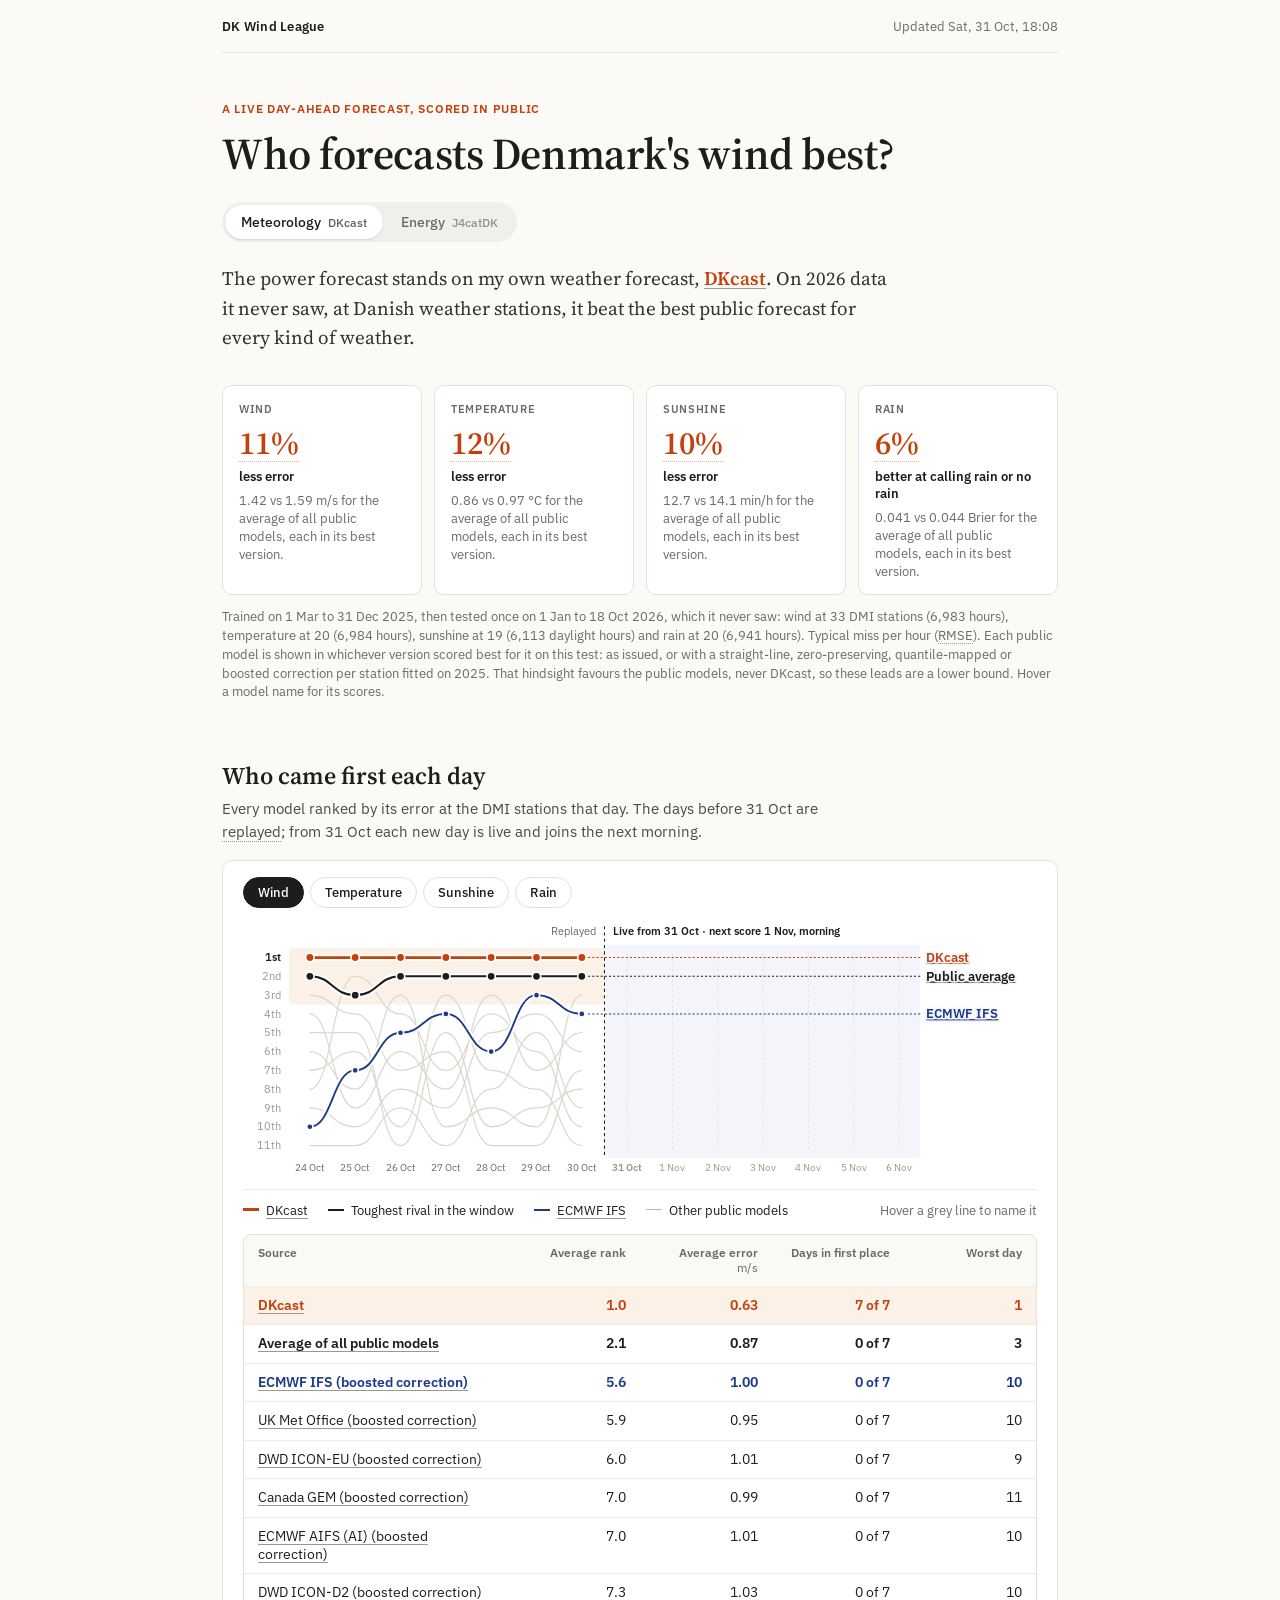
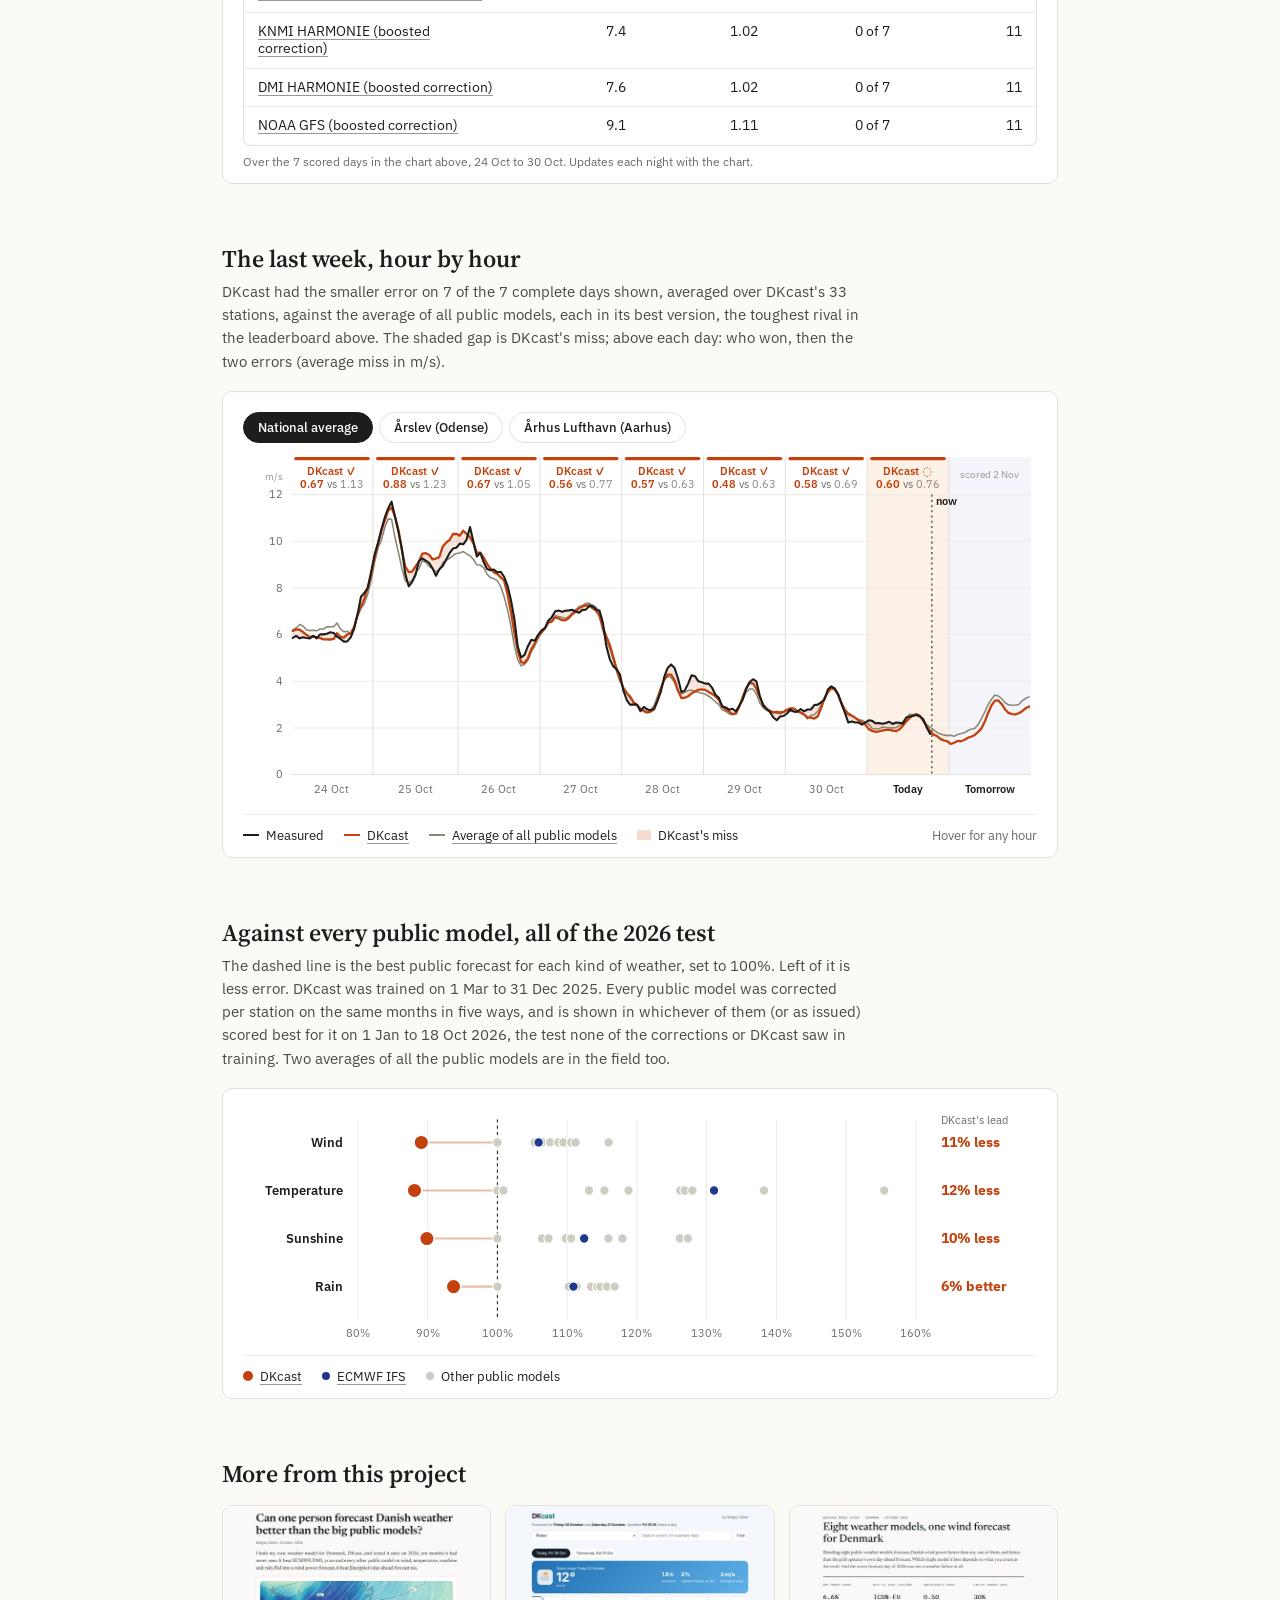
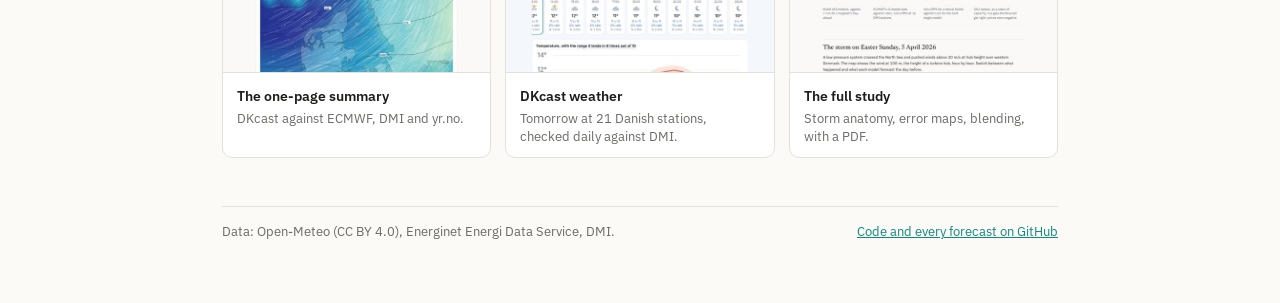
==== commit 205efafc: "Toughest fair competition: every public model in its best version, the field average as a rival, mod" ====
--- a/docs/index.html
+++ b/docs/index.html
@@ -26,6 +26,8 @@
 .tabs button[aria-pressed=true]{background:#fff;color:var(--ink);box-shadow:0 1px 2px rgba(0,0,0,.12)}
 .lede{font:400 19px/1.55 var(--serif);margin:22px 0 0;max-width:680px;color:var(--body);text-wrap:pretty}
 [data-tip]{cursor:help;border-bottom:1px dotted var(--faint)}
+[data-model]{cursor:help;text-decoration:underline;text-decoration-color:var(--faint);text-underline-offset:3px}
+svg text[data-model]{text-decoration:underline}
 .term-ours{color:var(--ours);font-weight:600;border-bottom-color:var(--ours)}
 .kpis{display:grid;grid-template-columns:repeat(4,minmax(0,1fr));gap:12px;margin-top:32px}
 .kpi{background:#fff;border:1px solid var(--rule);border-radius:10px;padding:16px 16px 14px;display:flex;flex-direction:column}
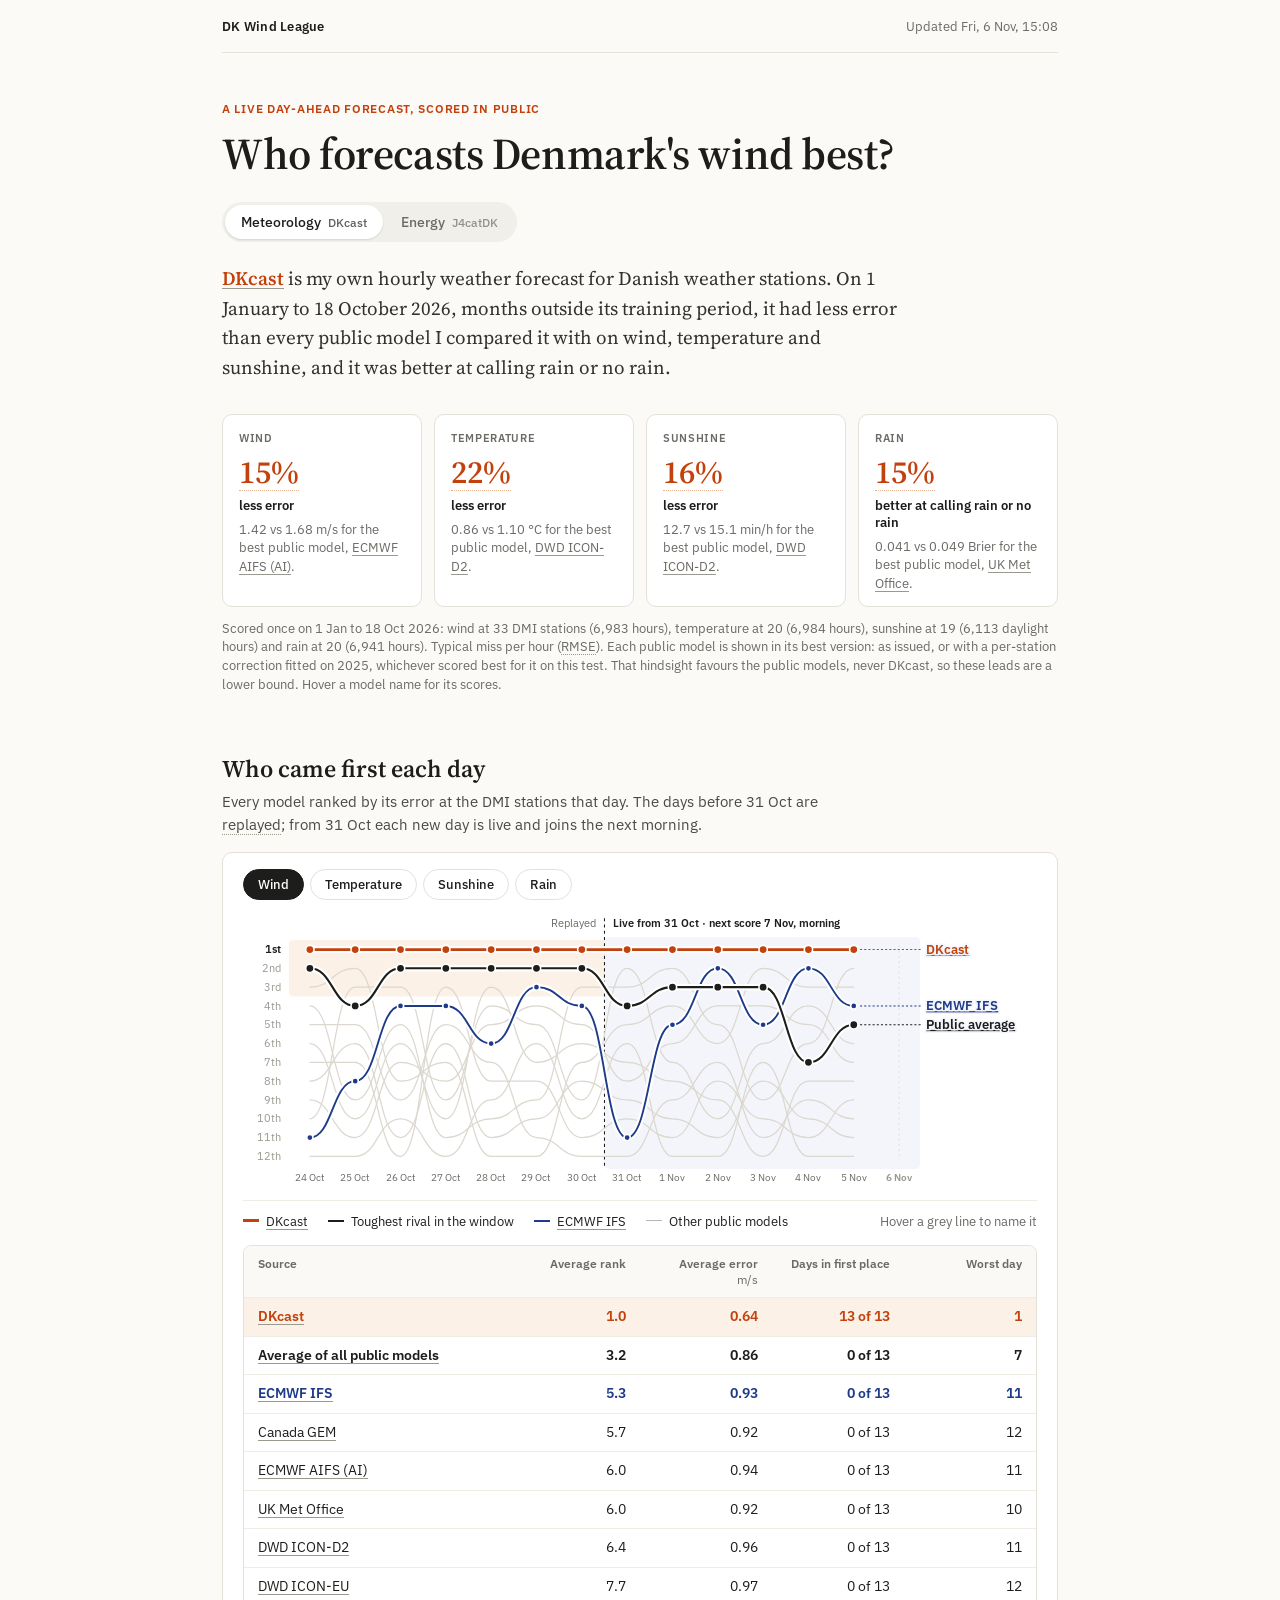
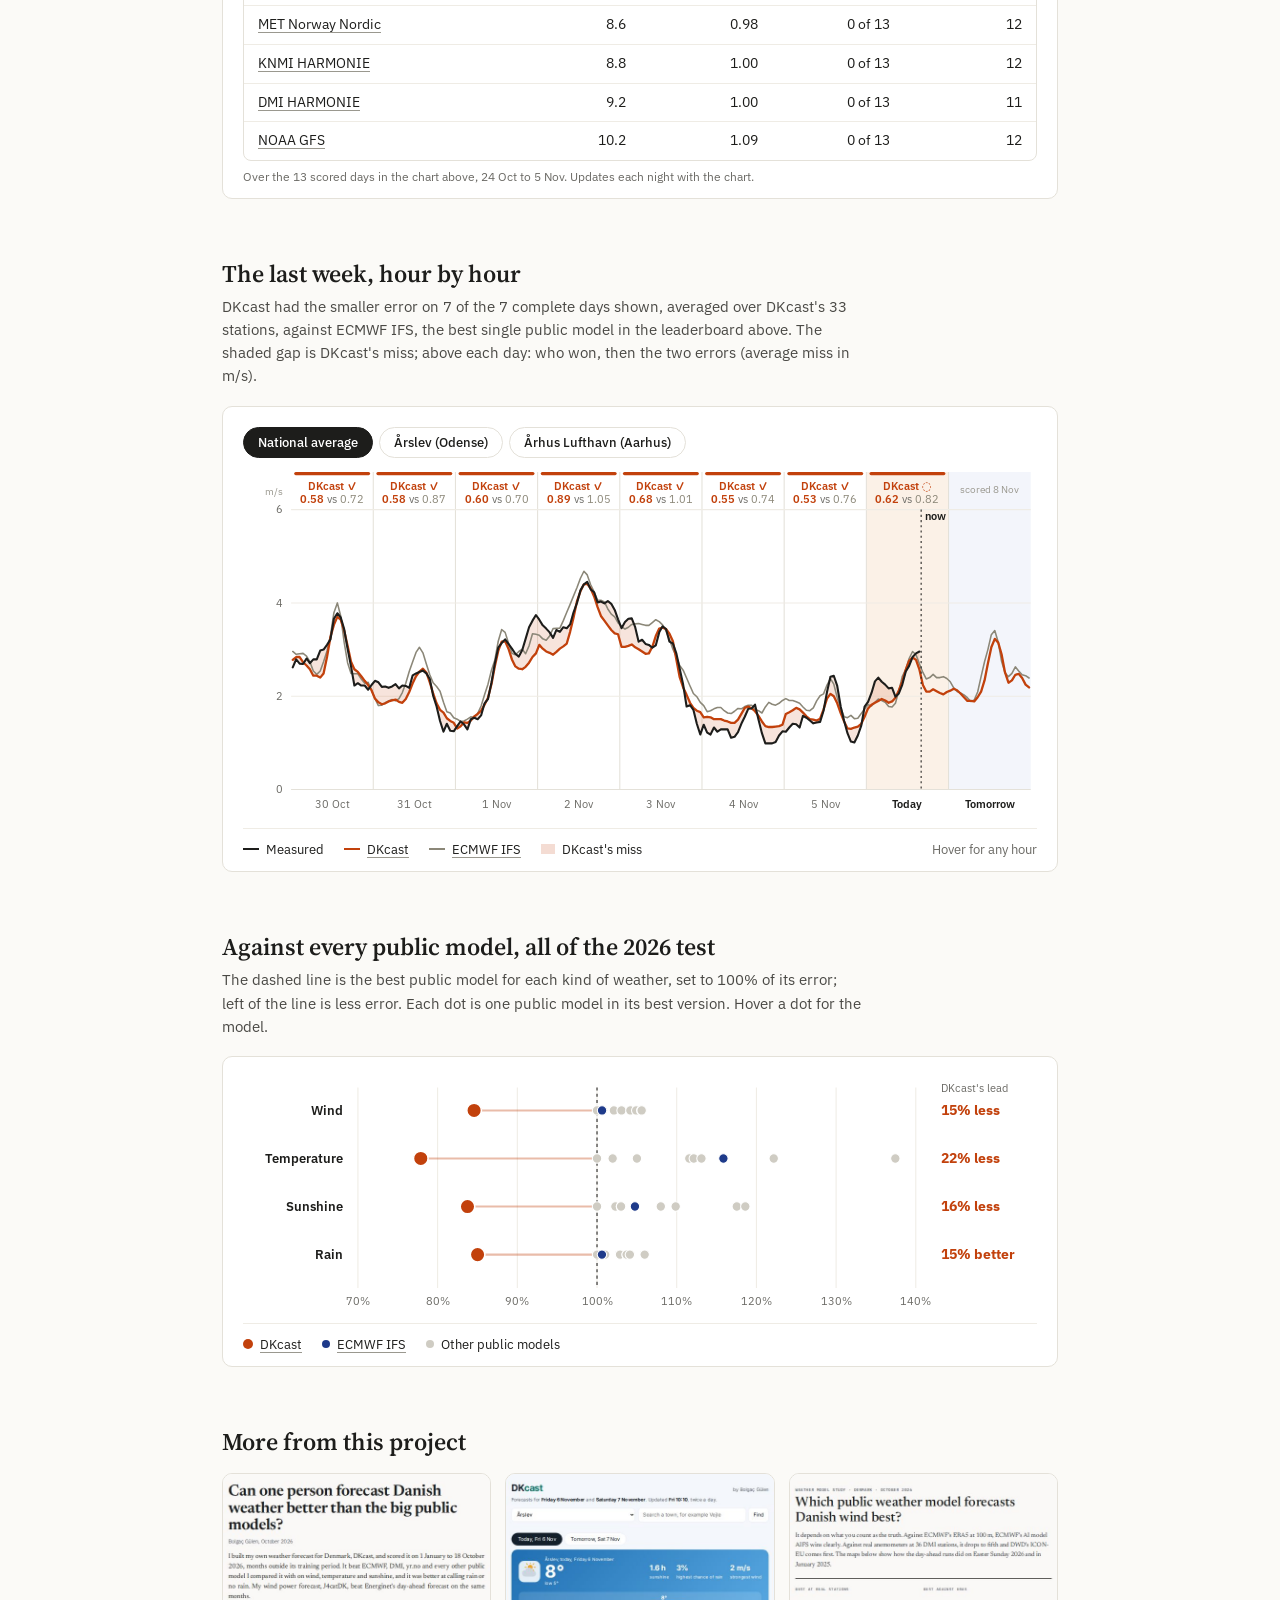
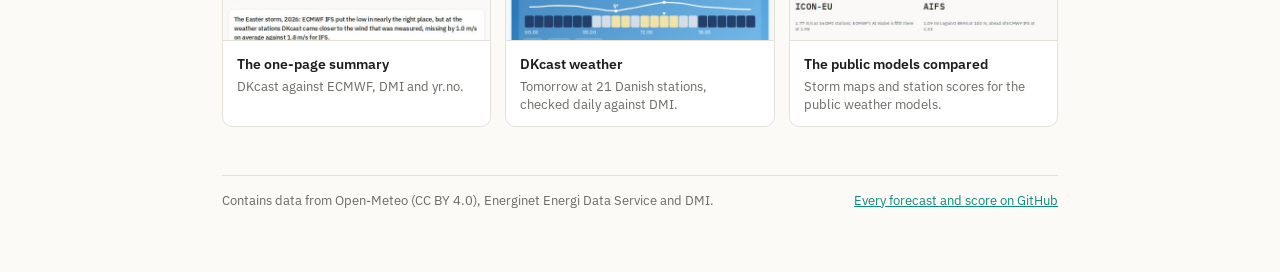
==== commit 4501b6b5: "Page and data" ====
--- a/docs/index.html
+++ b/docs/index.html
@@ -4,7 +4,7 @@
 <meta charset="utf-8">
 <meta name="viewport" content="width=device-width, initial-scale=1">
 <title>Who forecasts Denmark's wind best? · DK Wind League</title>
-<meta name="description" content="A live day-ahead forecast of Denmark's wind power, scored every day against Energinet and nine forecasts built from public weather models.">
+<meta name="description" content="A daily day-ahead forecast of Denmark's wind power, published before the market closes and scored every day against Energinet and the public weather models.">
 <link rel="preconnect" href="https://fonts.googleapis.com">
 <link rel="preconnect" href="https://fonts.gstatic.com" crossorigin>
 <link rel="stylesheet" href="https://fonts.googleapis.com/css2?family=IBM+Plex+Sans:wght@400;500;600;700&family=Source+Serif+4:wght@400;600&display=swap">
@@ -68,8 +68,8 @@
 .score .b{font-weight:700}
 .score .sub{font-size:12px;color:var(--mute)}
 .score .lab{font-weight:600;display:inline}
-.method{display:grid;grid-template-columns:repeat(2,minmax(0,1fr));gap:28px;font-size:14px;line-height:1.6;color:var(--body)}
-.method p{margin:0;text-wrap:pretty}
+.scoring{display:grid;grid-template-columns:repeat(2,minmax(0,1fr));gap:28px;font-size:14px;line-height:1.6;color:var(--body)}
+.scoring p{margin:0;text-wrap:pretty}
 .more{display:grid;grid-template-columns:repeat(3,minmax(0,1fr));gap:14px}
 .more a{display:block;text-decoration:none;color:inherit;background:#fff;border:1px solid var(--rule);border-radius:10px;overflow:hidden}
 .more a:hover{border-color:#cfccc3;color:inherit}
@@ -83,7 +83,7 @@
   .wrap{padding:0 16px 48px}
   h1{font-size:34px}
   .kpis{grid-template-columns:repeat(2,minmax(0,1fr))}
-  .method,.more{grid-template-columns:1fr}
+  .scoring,.more{grid-template-columns:1fr}
   .chart>svg{min-width:640px}
   .score{overflow-x:auto}.score .r{min-width:520px}
   .legend .hint{margin-left:0}
@@ -109,9 +109,9 @@
   <div class="more">
     <a href="https://bolgacg.github.io/dk-forecast/"><img src="data_alt/thumb-forecast.jpg" alt="" loading="lazy"><div><b>The one-page summary</b><p>DKcast against ECMWF, DMI and yr.no.</p></div></a>
     <a href="https://bolgacg.github.io/dkcast/"><img src="data_alt/thumb-dkcast.jpg" alt="" loading="lazy"><div><b>DKcast weather</b><p>Tomorrow at 21 Danish stations, checked daily against DMI.</p></div></a>
-    <a href="https://bolgacg.github.io/dk-wind-blend/"><img src="data_alt/thumb-study.jpg" alt="" loading="lazy"><div><b>The full study</b><p>Storm anatomy, error maps, blending, with a PDF.</p></div></a>
+    <a href="https://bolgacg.github.io/dk-wind-blend/"><img src="data_alt/thumb-study.jpg" alt="" loading="lazy"><div><b>The public models compared</b><p>Storm maps and station scores for the public weather models.</p></div></a>
   </div>
-  <footer><span>Data: Open-Meteo (CC BY 4.0), Energinet Energi Data Service, DMI.</span><a href="https://github.com/bolgacg/dk-wind-live">Code and every forecast on GitHub</a></footer>
+  <footer><span>Contains data from Open-Meteo (CC BY 4.0), Energinet Energi Data Service and DMI.</span><a href="https://github.com/bolgacg/dk-wind-live">Every forecast and score on GitHub</a></footer>
 </div>
 <script src="wl.js"></script>
 </body>
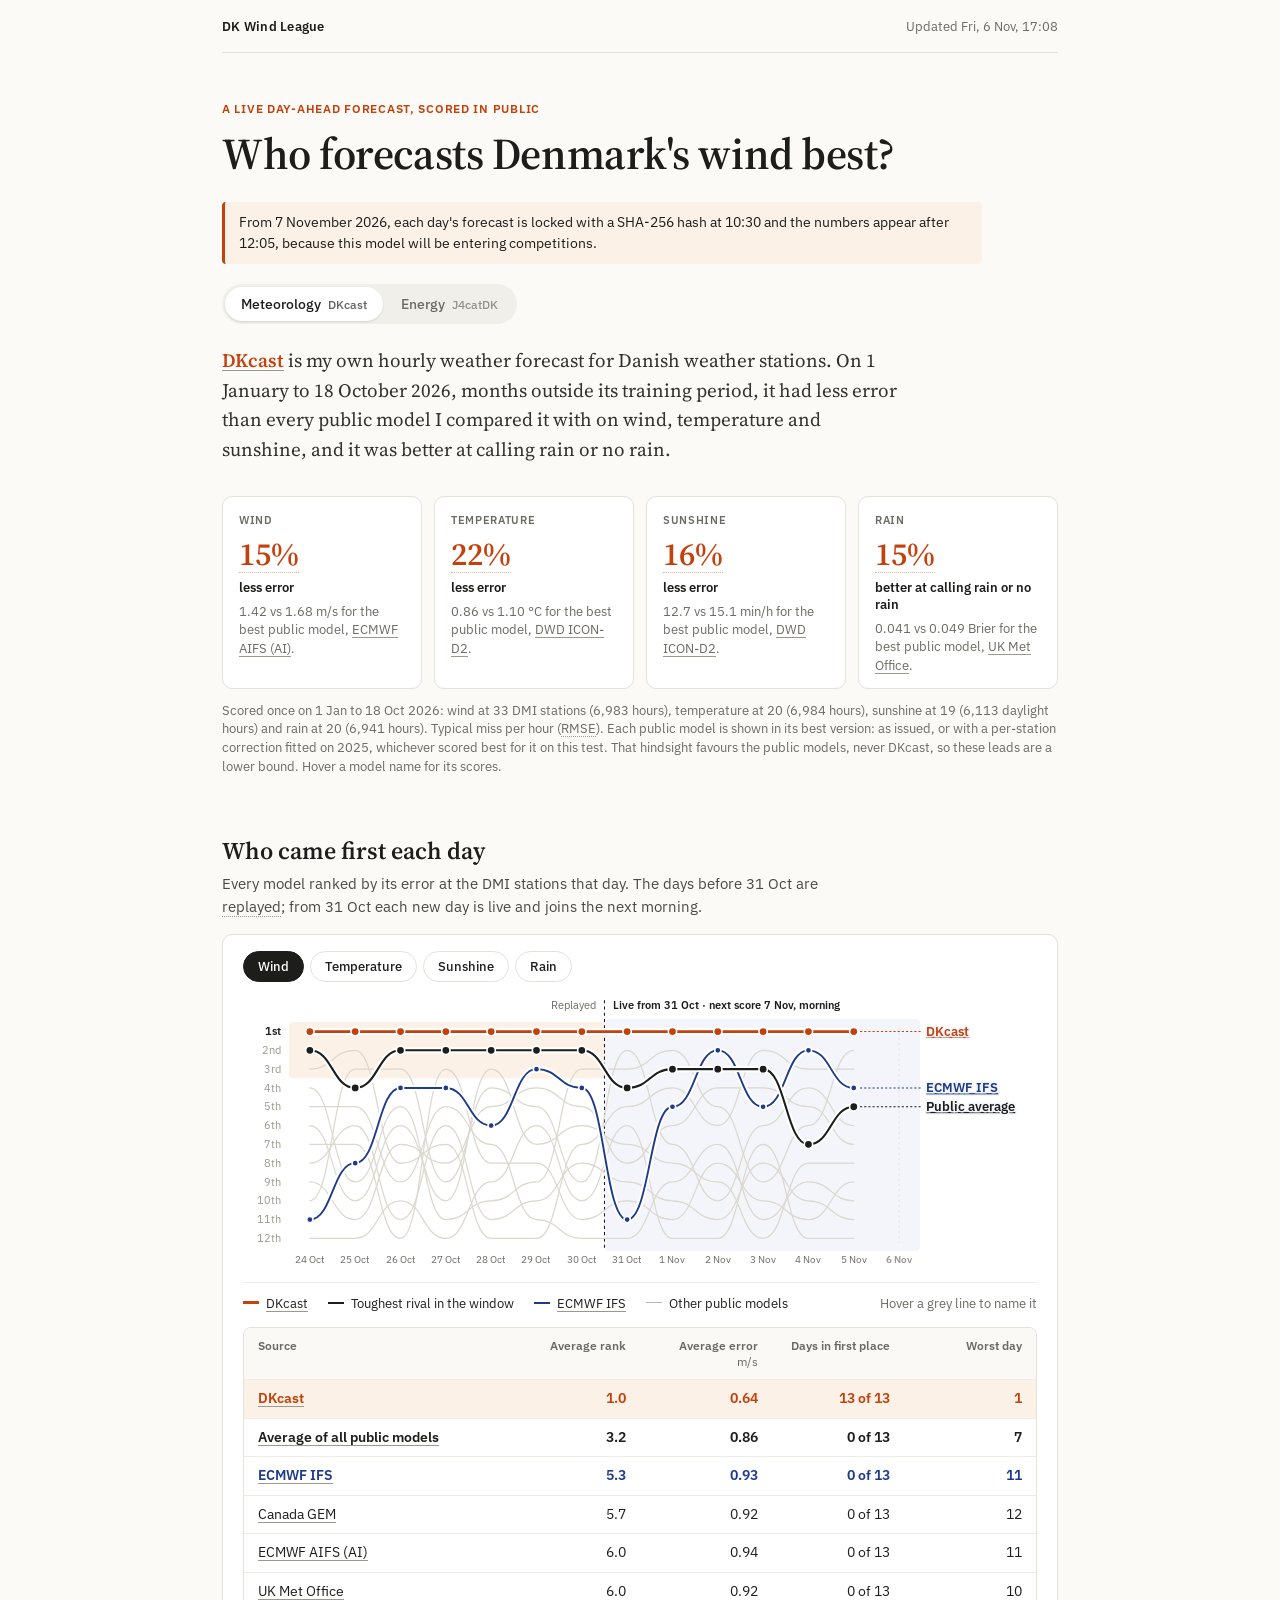
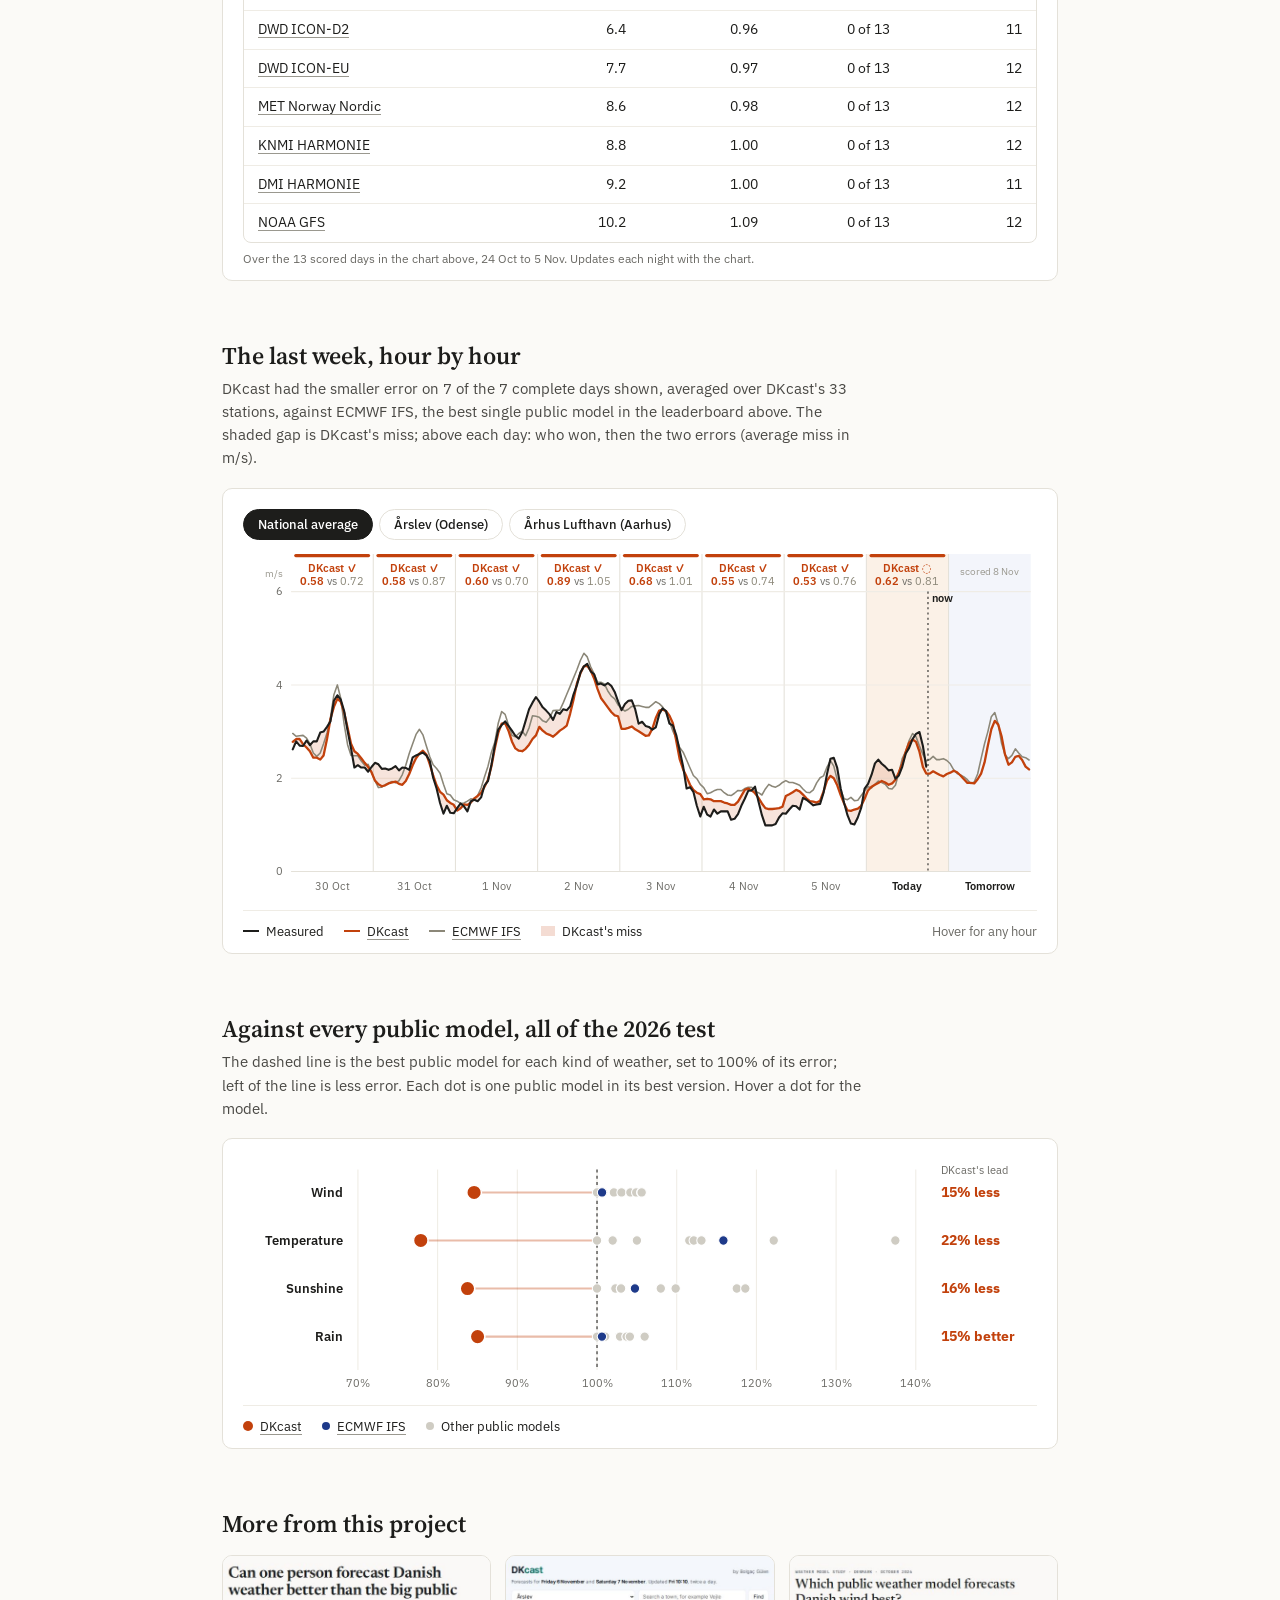
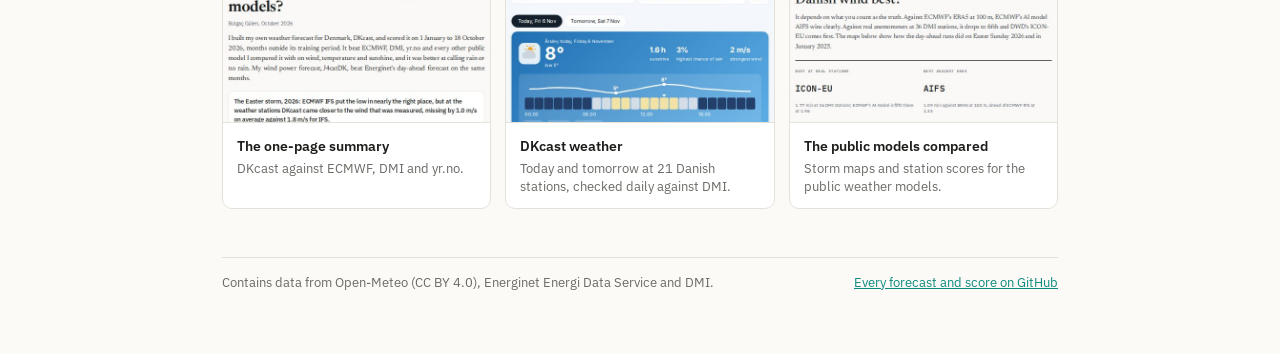
==== commit 8ac1cf16: "Add the forecast lock note" ====
--- a/docs/index.html
+++ b/docs/index.html
@@ -4,7 +4,7 @@
 <meta charset="utf-8">
 <meta name="viewport" content="width=device-width, initial-scale=1">
 <title>Who forecasts Denmark's wind best? · DK Wind League</title>
-<meta name="description" content="A daily day-ahead forecast of Denmark's wind power, published before the market closes and scored every day against Energinet and the public weather models.">
+<meta name="description" content="A daily day-ahead forecast of Denmark's wind power, locked with a hash before the market closes and scored every day against Energinet and the public weather models.">
 <link rel="preconnect" href="https://fonts.googleapis.com">
 <link rel="preconnect" href="https://fonts.gstatic.com" crossorigin>
 <link rel="stylesheet" href="https://fonts.googleapis.com/css2?family=IBM+Plex+Sans:wght@400;500;600;700&family=Source+Serif+4:wght@400;600&display=swap">
@@ -18,6 +18,8 @@
 .wrap{max-width:900px;margin:0 auto;padding:0 32px 64px}
 .top{display:flex;justify-content:space-between;align-items:center;gap:16px;padding:18px 0;border-bottom:1px solid var(--rule);font-size:12.5px;color:var(--mute)}
 .top b{font-weight:600;letter-spacing:.02em;color:var(--ink)}
+.locknote{font-size:14px;line-height:1.5;color:var(--ink);background:var(--tint);border-left:3px solid var(--ours);border-radius:4px;padding:10px 14px;margin:0 0 20px;max-width:760px}
+code{font-size:.92em;overflow-wrap:anywhere}
 .eyebrow{font-size:12px;font-weight:600;color:var(--ours);letter-spacing:.06em;text-transform:uppercase;margin:48px 0 14px}
 h1{font:600 44px/1.1 var(--serif);margin:0 0 24px;letter-spacing:-.01em;text-wrap:balance}
 .tabs{display:inline-flex;gap:2px;padding:3px;background:#f1efe9;border-radius:999px}
@@ -98,6 +100,7 @@
   <div class="top"><b>DK Wind League</b><span id="updated"></span></div>
   <div class="eyebrow">A live day-ahead forecast, scored in public</div>
   <h1>Who forecasts Denmark's wind best?</h1>
+  <p class="locknote">From 7 November 2026, each day's forecast is locked with a SHA-256 hash at 10:30 and the numbers appear after <span id="lockt">12:05</span>, because this model will be entering competitions.</p>
   <div class="tabs" role="group" aria-label="View">
     <button data-mode="weather" aria-pressed="true"><span>Meteorology</span><span>DKcast</span></button>
     <button data-mode="energy" aria-pressed="false"><span>Energy</span><span>J4catDK</span></button>
@@ -108,7 +111,7 @@
   <h2 style="margin-bottom:16px">More from this project</h2>
   <div class="more">
     <a href="https://bolgacg.github.io/dk-forecast/"><img src="data_alt/thumb-forecast.jpg" alt="" loading="lazy"><div><b>The one-page summary</b><p>DKcast against ECMWF, DMI and yr.no.</p></div></a>
-    <a href="https://bolgacg.github.io/dkcast/"><img src="data_alt/thumb-dkcast.jpg" alt="" loading="lazy"><div><b>DKcast weather</b><p>Tomorrow at 21 Danish stations, checked daily against DMI.</p></div></a>
+    <a href="https://bolgacg.github.io/dkcast/"><img src="data_alt/thumb-dkcast.jpg" alt="" loading="lazy"><div><b>DKcast weather</b><p>Today and tomorrow at 21 Danish stations, checked daily against DMI.</p></div></a>
     <a href="https://bolgacg.github.io/dk-wind-blend/"><img src="data_alt/thumb-study.jpg" alt="" loading="lazy"><div><b>The public models compared</b><p>Storm maps and station scores for the public weather models.</p></div></a>
   </div>
   <footer><span>Contains data from Open-Meteo (CC BY 4.0), Energinet Energi Data Service and DMI.</span><a href="https://github.com/bolgacg/dk-wind-live">Every forecast and score on GitHub</a></footer>
